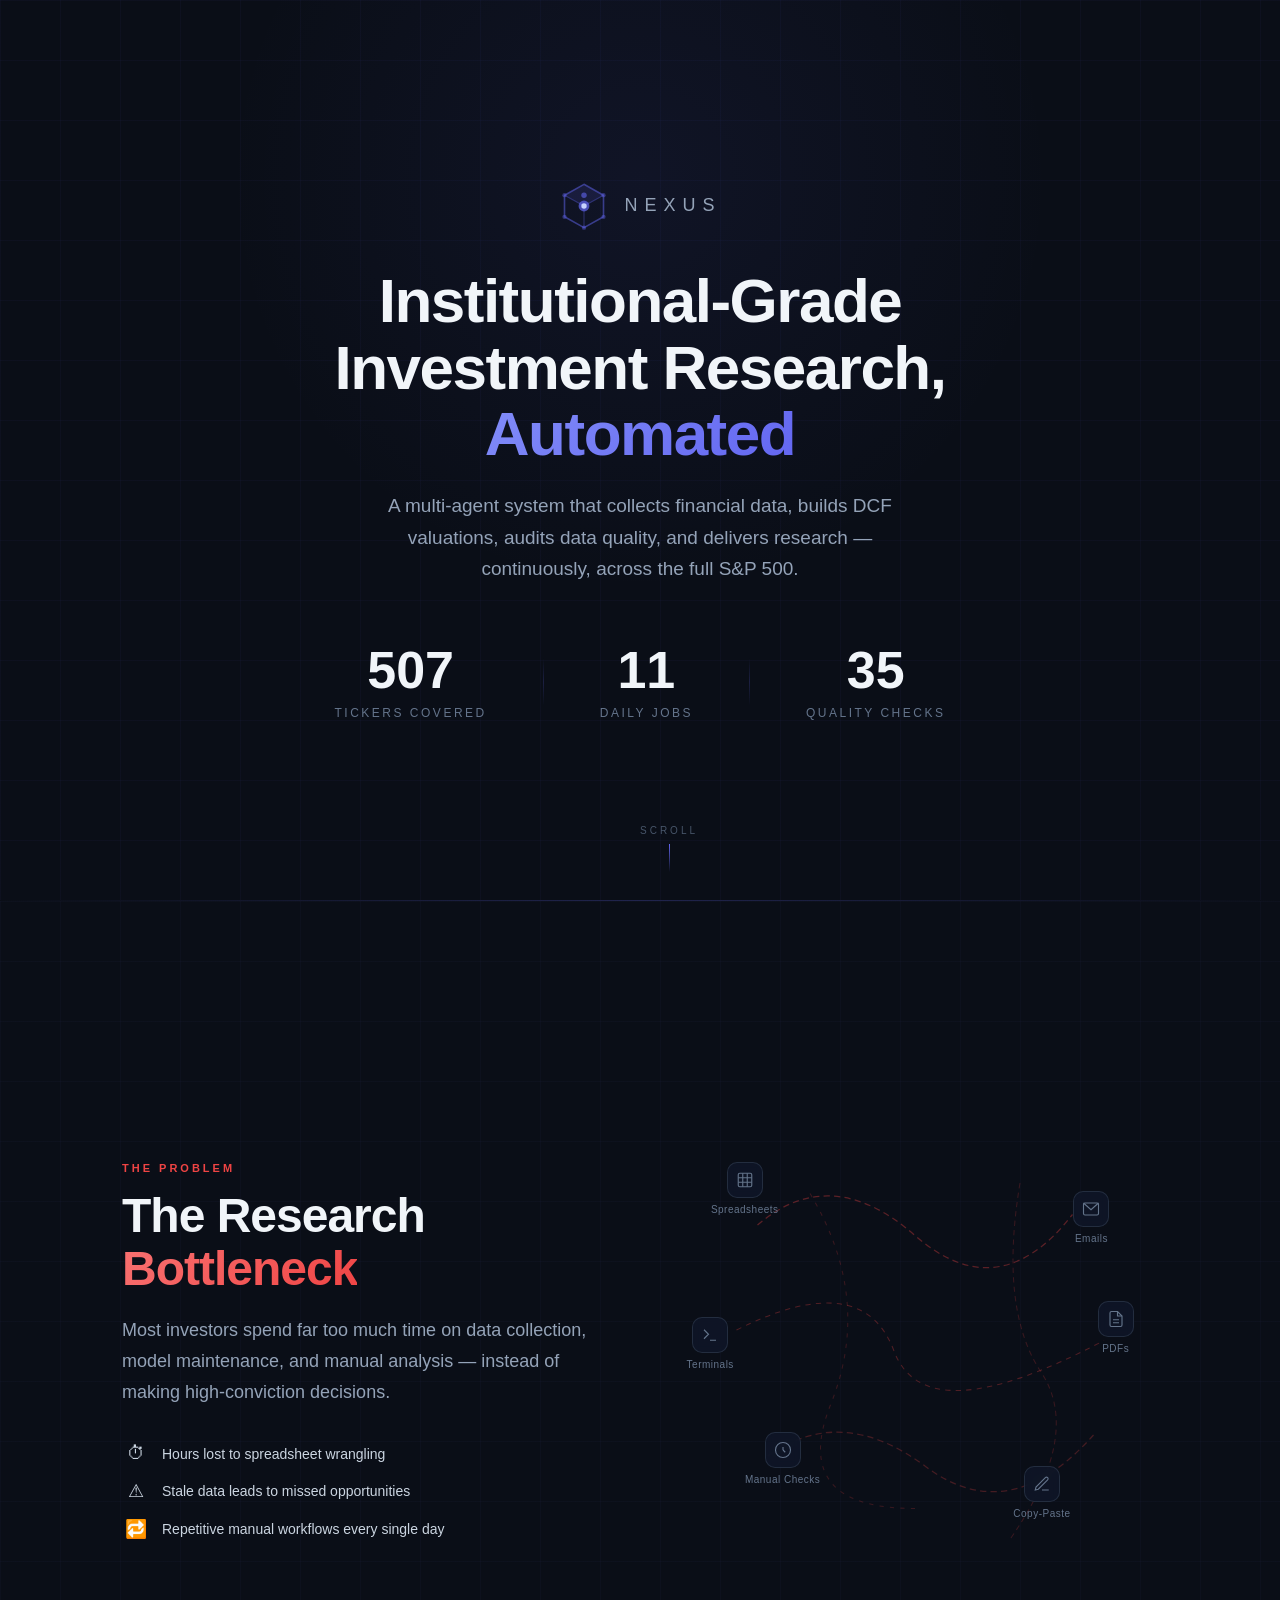
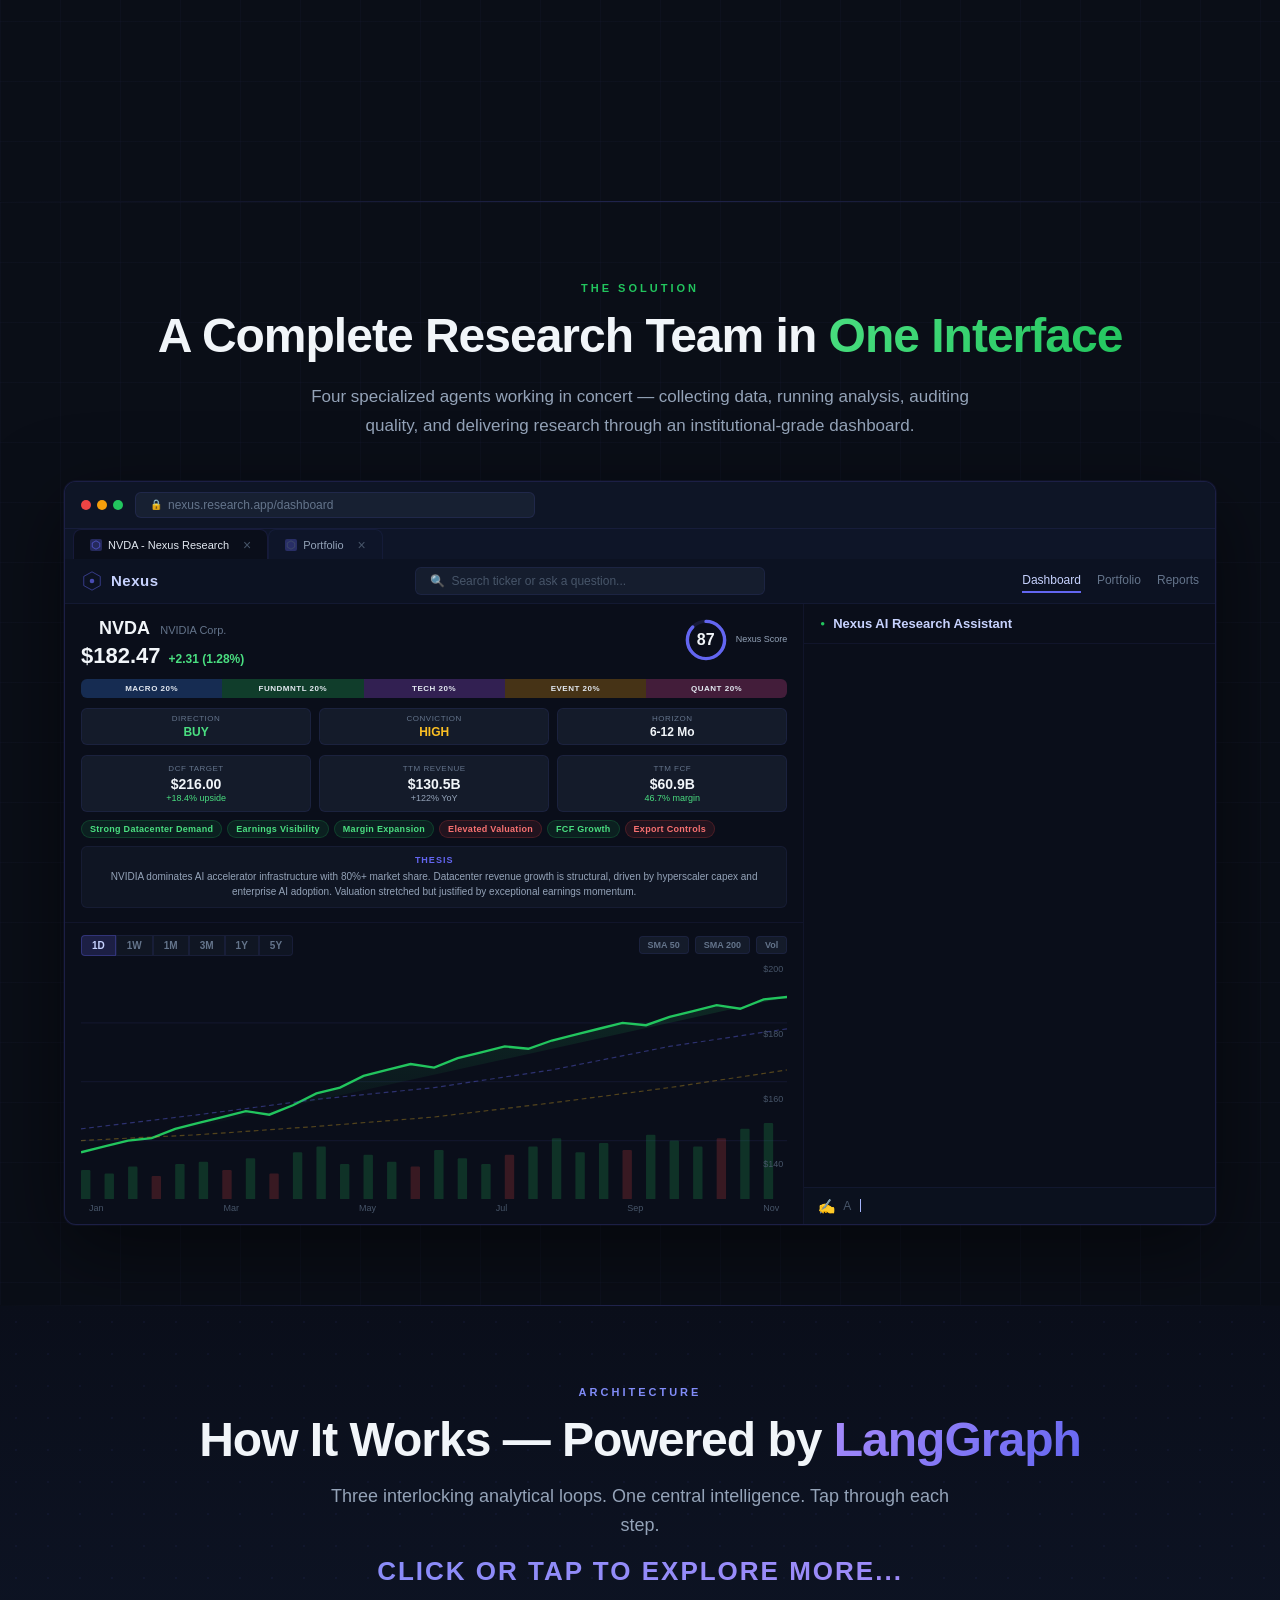
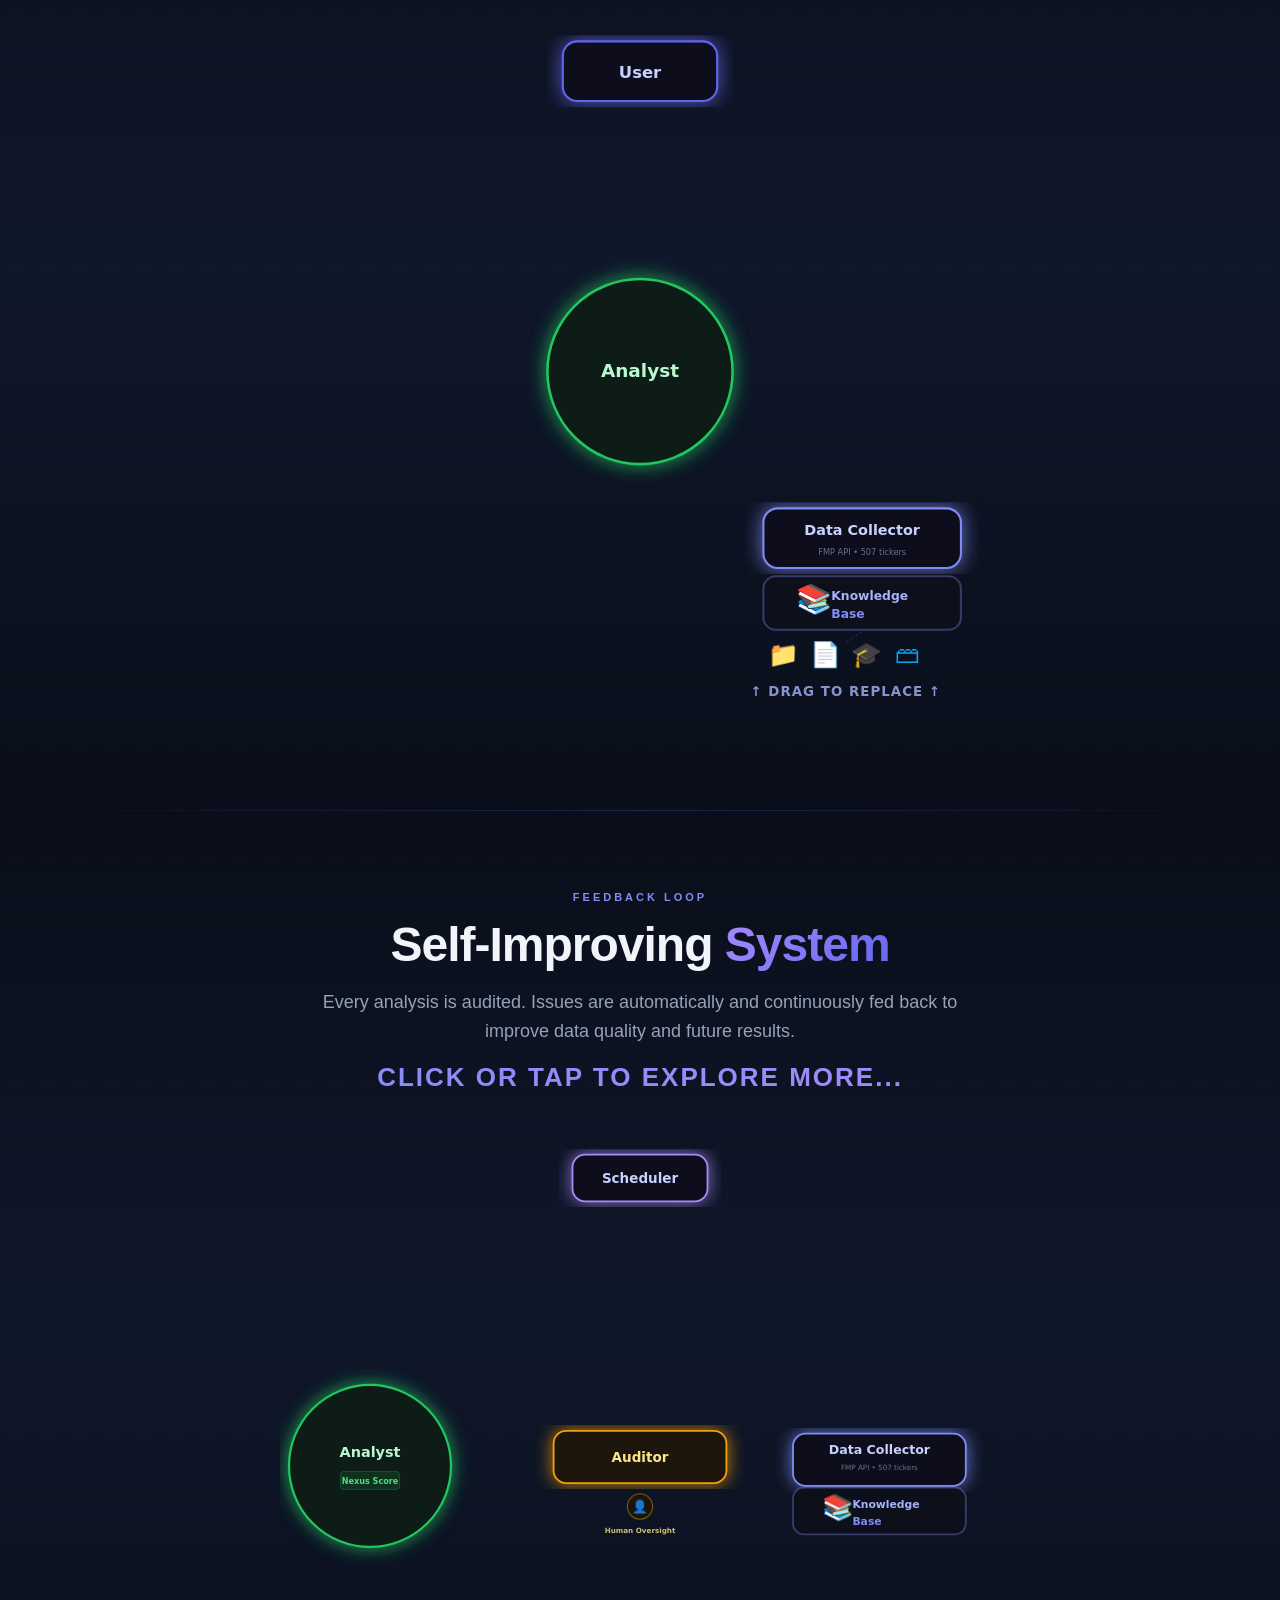
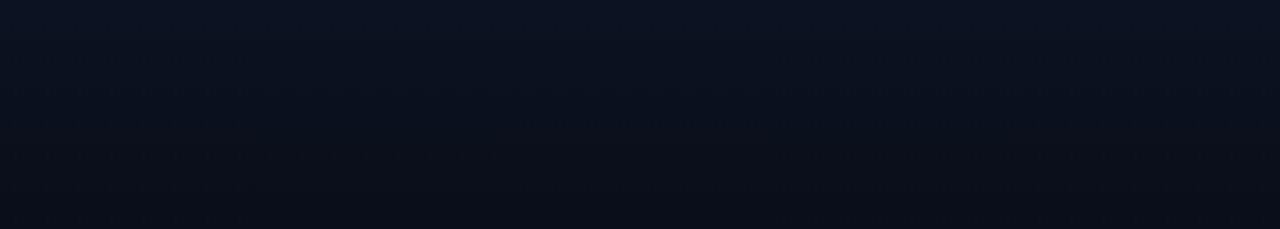
==== nexus-landing-static/index.html @ cebb9a95 "Add files via upload" ====
<!DOCTYPE html>
<html lang="en">
<head>
<meta charset="UTF-8">
<meta name="viewport" content="width=device-width,initial-scale=1.0">
<title>Nexus &mdash; Multi-Agent Investment Research</title>
<link rel="stylesheet" href="style.css">
</head>
<body>

<!-- ========== HERO ========== -->
<section class="hero">
<div class="grid-bg"></div>
<div class="particles" id="particles"></div>
<div class="hero-content">
<div class="logo-mark">
<div class="logo-icon">
<svg viewBox="0 0 48 48" fill="none"><path d="M24 4L42 14v20L24 44 6 34V14L24 4z" stroke="#6366f1" stroke-width="1.5" fill="none" opacity=".5"/><path d="M24 4L42 14 24 24 6 14 24 4z" fill="rgba(99,102,241,.12)"/><path d="M24 24v20M6 14l18 10M42 14L24 24" stroke="#6366f1" stroke-width="1" opacity=".35"/><circle cx="24" cy="14" r="2.5" fill="#6366f1" opacity=".6"/><circle cx="6" cy="14" r="2" fill="#6366f1" opacity=".4"/><circle cx="42" cy="14" r="2" fill="#6366f1" opacity=".4"/><circle cx="24" cy="44" r="2" fill="#6366f1" opacity=".4"/><circle cx="6" cy="34" r="2" fill="#6366f1" opacity=".4"/><circle cx="42" cy="34" r="2" fill="#6366f1" opacity=".4"/><circle cx="24" cy="24" r="5" fill="#6366f1" opacity=".7"/><circle cx="24" cy="24" r="2.5" fill="#c7d2fe"/></svg>
</div>
<span class="logo-text">Nexus</span>
</div>
<h1 class="hero-title">Institutional-Grade<br>Investment Research,<br><span class="accent">Automated</span></h1>
<p class="hero-sub">A multi-agent system that collects financial data, builds DCF valuations, audits data quality, and delivers research &mdash; continuously, across the full S&amp;P 500.</p>
<div class="counter-bar">
<div class="counter-item"><div class="counter-value"><span data-target="507" class="count-up">0</span></div><div class="counter-label">Tickers Covered</div></div>
<div class="counter-divider"></div>
<div class="counter-item"><div class="counter-value"><span data-target="11" class="count-up">0</span></div><div class="counter-label">Daily Jobs</div></div>
<div class="counter-divider"></div>
<div class="counter-item"><div class="counter-value"><span data-target="35" class="count-up">0</span></div><div class="counter-label">Quality Checks</div></div>
</div>
</div>
<div class="scroll-hint"><span>Scroll</span><div class="scroll-line"></div></div>
</section>

<div class="section-divider"></div>

<!-- ========== PAGE 2: THE PROBLEM ========== -->
<section class="problem">
<div class="grid-bg"></div>
<div class="p-container">
<div class="col-text">
<div class="section-tag">The Problem</div>
<h2 class="section-title">The Research<br><span class="red-accent">Bottleneck</span></h2>
<p class="section-body">Most investors spend far too much time on data collection, model maintenance, and manual analysis &mdash; instead of making high-conviction decisions.</p>
<div class="pain-list">
<div class="pain-item"><span class="pain-icon">&#9201;</span><span>Hours lost to spreadsheet wrangling</span></div>
<div class="pain-item"><span class="pain-icon">&#9888;</span><span>Stale data leads to missed opportunities</span></div>
<div class="pain-item"><span class="pain-icon">&#128257;</span><span>Repetitive manual workflows every single day</span></div>
</div>
</div>
<div class="col-visual">
<div class="chaos-field">
<svg class="chaos-lines" viewBox="0 0 400 400" fill="none">
<path d="M50 80 Q120 20 200 90 T350 70" stroke="#ef4444" stroke-width="1.2" stroke-dasharray="6 4" opacity=".35"/>
<path d="M30 180 Q150 120 180 200 T380 190" stroke="#ef4444" stroke-width="1" stroke-dasharray="5 5" opacity=".3"/>
<path d="M60 300 Q130 250 210 310 T370 280" stroke="#ef4444" stroke-width="1.2" stroke-dasharray="6 4" opacity=".25"/>
<path d="M100 50 Q160 150 120 250 T200 350" stroke="#ef4444" stroke-width="1" stroke-dasharray="4 6" opacity=".2"/>
<path d="M300 40 Q280 160 320 220 T290 380" stroke="#ef4444" stroke-width="1" stroke-dasharray="5 4" opacity=".2"/>
</svg>
<div class="chaos-icon ci-1"><svg viewBox="0 0 24 24" fill="none" stroke="#64748b" stroke-width="1.5"><rect x="3" y="3" width="18" height="18" rx="2"/><line x1="3" y1="9" x2="21" y2="9"/><line x1="3" y1="15" x2="21" y2="15"/><line x1="9" y1="3" x2="9" y2="21"/><line x1="15" y1="3" x2="15" y2="21"/></svg><span>Spreadsheets</span></div>
<div class="chaos-icon ci-2"><svg viewBox="0 0 24 24" fill="none" stroke="#64748b" stroke-width="1.5"><rect x="2" y="4" width="20" height="16" rx="2"/><polyline points="2 4 12 13 22 4"/></svg><span>Emails</span></div>
<div class="chaos-icon ci-3"><svg viewBox="0 0 24 24" fill="none" stroke="#64748b" stroke-width="1.5"><polyline points="4 17 10 11 4 5"/><line x1="12" y1="19" x2="20" y2="19"/></svg><span>Terminals</span></div>
<div class="chaos-icon ci-4"><svg viewBox="0 0 24 24" fill="none" stroke="#64748b" stroke-width="1.5"><path d="M14 2H6a2 2 0 00-2 2v16a2 2 0 002 2h12a2 2 0 002-2V8z"/><polyline points="14 2 14 8 20 8"/><line x1="16" y1="13" x2="8" y2="13"/><line x1="16" y1="17" x2="8" y2="17"/></svg><span>PDFs</span></div>
<div class="chaos-icon ci-5"><svg viewBox="0 0 24 24" fill="none" stroke="#64748b" stroke-width="1.5"><circle cx="12" cy="12" r="10"/><line x1="12" y1="8" x2="12" y2="12"/><line x1="12" y1="12" x2="15" y2="15"/></svg><span>Manual&#160;Checks</span></div>
<div class="chaos-icon ci-6"><svg viewBox="0 0 24 24" fill="none" stroke="#64748b" stroke-width="1.5"><path d="M12 20h9"/><path d="M16.5 3.5a2.121 2.121 0 013 3L7 19l-4 1 1-4L16.5 3.5z"/></svg><span>Copy&#8209;Paste</span></div>
</div>
</div>
</div>
</section>

<div class="section-divider"></div>

<!-- ========== PAGE 3: THE SOLUTION ========== -->
<section class="solution">
<div class="grid-bg"></div>
<div class="sol-inner">
<div class="s-tag">The Solution</div>
<h2 class="s-title">A Complete Research Team in <span class="green-accent">One Interface</span></h2>
<p class="sol-sub">Four specialized agents working in concert &mdash; collecting data, running analysis, auditing quality, and delivering research through an institutional-grade dashboard.</p>

<div class="s-visual">
<div class="browser-frame">
<div class="browser-bar">
<div class="browser-dots"><span class="bdot bdot-r"></span><span class="bdot bdot-y"></span><span class="bdot bdot-g"></span></div>
<div class="browser-url"><span class="url-lock">&#128274;</span> nexus.research.app/dashboard</div>
<div class="browser-spacer"></div>
</div>
<div class="browser-tabs">
<div class="chrome-tab active"><div class="tab-favicon"><svg viewBox="0 0 24 24" fill="none"><path d="M12 2L21 7v10l-9 5-9-5V7l9-5z" stroke="#6366f1" stroke-width="1.5"/></svg></div>NVDA - Nexus Research<span class="tab-close">&times;</span></div>
<div class="chrome-tab"><div class="tab-favicon"><svg viewBox="0 0 24 24" fill="none"><path d="M12 2L21 7v10l-9 5-9-5V7l9-5z" stroke="#475569" stroke-width="1.5"/></svg></div>Portfolio<span class="tab-close">&times;</span></div>
</div>
<div class="browser-nav">
<div class="nav-logo"><div class="nav-icon"><svg viewBox="0 0 48 48" fill="none"><path d="M24 4L42 14v20L24 44 6 34V14L24 4z" stroke="#6366f1" stroke-width="1.5" fill="none" opacity=".7"/><circle cx="24" cy="24" r="5" fill="#6366f1" opacity=".7"/></svg></div><span class="nav-brand">Nexus</span></div>
<div class="nav-search"><span class="search-icon">&#128269;</span><span class="search-text">Search ticker or ask a question...</span></div>
<div class="nav-links"><span class="nav-link active">Dashboard</span><span class="nav-link">Portfolio</span><span class="nav-link">Reports</span></div>
</div>
<div class="browser-content">
<div class="dash-left">
<div class="analysis-panel">
<div class="ap-header">
<div class="ap-ticker-row">
<div class="ap-ticker">NVDA <span class="ap-name">NVIDIA Corp.</span></div>
<div class="ap-price-row"><span class="ap-price">$182.47</span><span class="ap-change">+2.31 (1.28%)</span></div>
</div>
<div class="ap-score-wrap">
<div class="score-ring"><svg viewBox="0 0 52 52"><circle class="ring-bg" cx="26" cy="26" r="22"/><circle class="ring-fg" cx="26" cy="26" r="22"/></svg><div class="score-num">87</div></div>
<div class="score-label">Nexus Score</div>
</div>
</div>
<div class="style-bar"><div class="style-seg style-macro">Macro 20%</div><div class="style-seg style-fund">Fundmntl 20%</div><div class="style-seg style-tech">Tech 20%</div><div class="style-seg style-event">Event 20%</div><div class="style-seg style-quant">Quant 20%</div></div>
<div class="dcv-row"><div class="dcv-pill"><div class="dcv-pill-label">Direction</div><div class="dcv-pill-val dir-buy">BUY</div></div><div class="dcv-pill"><div class="dcv-pill-label">Conviction</div><div class="dcv-pill-val dir-high">HIGH</div></div><div class="dcv-pill"><div class="dcv-pill-label">Horizon</div><div class="dcv-pill-val">6-12 Mo</div></div></div>
<div class="dash-grid"><div class="dash-card"><div class="dash-card-label">DCF Target</div><div class="dash-card-val">$216.00</div><div class="dash-card-sub val-green">+18.4% upside</div></div><div class="dash-card"><div class="dash-card-label">TTM Revenue</div><div class="dash-card-val">$130.5B</div><div class="dash-card-sub">+122% YoY</div></div><div class="dash-card"><div class="dash-card-label">TTM FCF</div><div class="dash-card-val">$60.9B</div><div class="dash-card-sub val-green">46.7% margin</div></div></div>
<div class="dash-factors"><div class="factor-tag positive">Strong Datacenter Demand</div><div class="factor-tag positive">Earnings Visibility</div><div class="factor-tag positive">Margin Expansion</div><div class="factor-tag negative">Elevated Valuation</div><div class="factor-tag positive">FCF Growth</div><div class="factor-tag negative">Export Controls</div></div>
<div class="thesis-box"><div class="thesis-label">Thesis</div><div class="thesis-text">NVIDIA dominates AI accelerator infrastructure with 80%+ market share. Datacenter revenue growth is structural, driven by hyperscaler capex and enterprise AI adoption. Valuation stretched but justified by exceptional earnings momentum.</div></div>
</div>
<div class="chart-panel">
<div class="chart-header"><div class="chart-tabs"><span class="ct active">1D</span><span class="ct">1W</span><span class="ct">1M</span><span class="ct">3M</span><span class="ct">1Y</span><span class="ct">5Y</span></div><div class="chart-indicators"><span class="ci-tag">SMA 50</span><span class="ci-tag">SMA 200</span><span class="ci-tag">Vol</span></div></div>
<div class="chart-area">
<svg viewBox="0 0 600 200" preserveAspectRatio="none" class="chart-svg">
<defs><linearGradient id="chartGrad" x1="0" y1="0" x2="0" y2="1"><stop offset="0%" stop-color="#22c55e" stop-opacity=".15"/><stop offset="100%" stop-color="#22c55e" stop-opacity="0"/></linearGradient></defs>
<line x1="0" y1="50" x2="600" y2="50" stroke="rgba(99,102,241,.08)"/><line x1="0" y1="100" x2="600" y2="100" stroke="rgba(99,102,241,.08)"/><line x1="0" y1="150" x2="600" y2="150" stroke="rgba(99,102,241,.08)"/>
<path d="M0,160 L20,155 L40,150 L60,148 L80,140 L100,135 L120,130 L140,125 L160,128 L180,120 L200,110 L220,105 L240,95 L260,90 L280,85 L300,88 L320,80 L340,75 L360,70 L380,72 L400,65 L420,60 L440,55 L460,50 L480,52 L500,45 L520,40 L540,35 L560,38 L580,30 L600,28" fill="url(#chartGrad)" stroke="none"/>
<path d="M0,160 L20,155 L40,150 L60,148 L80,140 L100,135 L120,130 L140,125 L160,128 L180,120 L200,110 L220,105 L240,95 L260,90 L280,85 L300,88 L320,80 L340,75 L360,70 L380,72 L400,65 L420,60 L440,55 L460,50 L480,52 L500,45 L520,40 L540,35 L560,38 L580,30 L600,28" fill="none" stroke="#22c55e" stroke-width="2"/>
<path d="M0,140 L100,128 L200,115 L300,105 L400,90 L500,70 L600,55" fill="none" stroke="rgba(99,102,241,.4)" stroke-width="1" stroke-dasharray="4,3"/>
<path d="M0,150 L100,145 L200,138 L300,130 L400,118 L500,105 L600,90" fill="none" stroke="rgba(251,191,36,.3)" stroke-width="1" stroke-dasharray="4,3"/>
<rect x="0" y="175" width="8" height="25" fill="rgba(34,197,94,.2)" rx="1"/><rect x="20" y="178" width="8" height="22" fill="rgba(34,197,94,.2)" rx="1"/><rect x="40" y="172" width="8" height="28" fill="rgba(34,197,94,.2)" rx="1"/><rect x="60" y="180" width="8" height="20" fill="rgba(239,68,68,.2)" rx="1"/><rect x="80" y="170" width="8" height="30" fill="rgba(34,197,94,.2)" rx="1"/><rect x="100" y="168" width="8" height="32" fill="rgba(34,197,94,.2)" rx="1"/><rect x="120" y="175" width="8" height="25" fill="rgba(239,68,68,.2)" rx="1"/><rect x="140" y="165" width="8" height="35" fill="rgba(34,197,94,.2)" rx="1"/><rect x="160" y="178" width="8" height="22" fill="rgba(239,68,68,.2)" rx="1"/><rect x="180" y="160" width="8" height="40" fill="rgba(34,197,94,.2)" rx="1"/><rect x="200" y="155" width="8" height="45" fill="rgba(34,197,94,.2)" rx="1"/><rect x="220" y="170" width="8" height="30" fill="rgba(34,197,94,.2)" rx="1"/><rect x="240" y="162" width="8" height="38" fill="rgba(34,197,94,.2)" rx="1"/><rect x="260" y="168" width="8" height="32" fill="rgba(34,197,94,.2)" rx="1"/><rect x="280" y="172" width="8" height="28" fill="rgba(239,68,68,.2)" rx="1"/><rect x="300" y="158" width="8" height="42" fill="rgba(34,197,94,.2)" rx="1"/><rect x="320" y="165" width="8" height="35" fill="rgba(34,197,94,.2)" rx="1"/><rect x="340" y="170" width="8" height="30" fill="rgba(34,197,94,.2)" rx="1"/><rect x="360" y="162" width="8" height="38" fill="rgba(239,68,68,.2)" rx="1"/><rect x="380" y="155" width="8" height="45" fill="rgba(34,197,94,.2)" rx="1"/><rect x="400" y="148" width="8" height="52" fill="rgba(34,197,94,.2)" rx="1"/><rect x="420" y="160" width="8" height="40" fill="rgba(34,197,94,.2)" rx="1"/><rect x="440" y="152" width="8" height="48" fill="rgba(34,197,94,.2)" rx="1"/><rect x="460" y="158" width="8" height="42" fill="rgba(239,68,68,.2)" rx="1"/><rect x="480" y="145" width="8" height="55" fill="rgba(34,197,94,.2)" rx="1"/><rect x="500" y="150" width="8" height="50" fill="rgba(34,197,94,.2)" rx="1"/><rect x="520" y="155" width="8" height="45" fill="rgba(34,197,94,.2)" rx="1"/><rect x="540" y="148" width="8" height="52" fill="rgba(239,68,68,.2)" rx="1"/><rect x="560" y="140" width="8" height="60" fill="rgba(34,197,94,.2)" rx="1"/><rect x="580" y="135" width="8" height="65" fill="rgba(34,197,94,.2)" rx="1"/>
</svg>
<div class="chart-y-labels"><span>$200</span><span>$180</span><span>$160</span><span>$140</span></div>
</div>
<div class="chart-x-labels"><span>Jan</span><span>Mar</span><span>May</span><span>Jul</span><span>Sep</span><span>Nov</span></div>
</div>
</div>
<div class="dash-right">
<div class="chat-panel">
<div class="chat-header"><span class="chat-icon">&#9679;</span> Nexus AI Research Assistant</div>
<div class="chat-anim-container" id="chatAnim"></div>
<div class="chat-input-anim"><span style="font-size:14px;color:#64748b">&#9997;</span><span id="chatInputText" style="font-size:12px;color:#475569"></span><span class="type-cursor" id="chatCursor" style="display:none"></span></div>
</div>
</div>
<div class="dcf-overlay" id="dcfOverlay">
<div class="dcf-excel-bar"><div class="excel-icon">X</div><span class="excel-filename">NVDA_DCF_Model.xlsx</span><div class="excel-menu"><span>File</span><span>Edit</span><span>View</span><span>Insert</span><span>Format</span><span>Data</span></div></div>
<div class="dcf-formula-bar"><div class="fb-cell" id="fbCell">C4</div><span class="fb-fx">fx</span><div class="fb-val" id="fbVal">55.0%</div></div>
<div class="dcf-grid">
<table>
<tr><th class="row-header"></th><th class="col-header">B</th><th class="col-header">C</th><th class="col-header">D</th><th class="col-header">E</th><th class="col-header">F</th><th class="col-header">G</th></tr>
<tr class="section-header"><td colspan="7">NVDA &#8212; Discounted Cash Flow Model</td></tr>
<tr><td class="row-label">Current Price</td><td>$182.47</td><td></td><td></td><td></td><td></td><td></td></tr>
<tr><td class="row-label">Shares Outstanding</td><td>24.49B</td><td></td><td></td><td></td><td></td><td></td></tr>
<tr class="section-header"><td colspan="7">KEY ASSUMPTIONS</td></tr>
<tr><td class="row-label">Revenue Growth Rate (Y1)</td><td></td><td class="editable" id="xlRg1">55.0%</td><td></td><td></td><td></td><td></td></tr>
<tr><td class="row-label">Revenue Growth Rate (Y2-5)</td><td></td><td class="editable" id="xlRg2">28.0%</td><td></td><td></td><td></td><td></td></tr>
<tr><td class="row-label">Terminal Growth Rate</td><td></td><td class="editable" id="xlTg">3.5%</td><td></td><td></td><td></td><td></td></tr>
<tr><td class="row-label">WACC</td><td></td><td class="editable" id="xlWacc">10.2%</td><td></td><td></td><td></td><td></td></tr>
<tr><td class="row-label">FCF Margin (Terminal)</td><td></td><td class="editable" id="xlFcf">42.0%</td><td></td><td></td><td></td><td></td></tr>
<tr class="section-header"><td colspan="7">PROJECTED FREE CASH FLOW ($B)</td></tr>
<tr><td class="row-label"></td><td style="color:#64748b;font-weight:600">Year 1</td><td style="color:#64748b;font-weight:600">Year 2</td><td style="color:#64748b;font-weight:600">Year 3</td><td style="color:#64748b;font-weight:600">Year 4</td><td style="color:#64748b;font-weight:600">Year 5</td><td style="color:#64748b;font-weight:600">Terminal</td></tr>
<tr><td class="row-label">Revenue</td><td id="xlRev1">$202.3B</td><td id="xlRev2">$258.9B</td><td id="xlRev3">$331.4B</td><td id="xlRev4">$424.2B</td><td id="xlRev5">$543.0B</td><td></td></tr>
<tr><td class="row-label">FCF</td><td id="xlFcf1">$85.0B</td><td id="xlFcf2">$108.7B</td><td id="xlFcf3">$139.2B</td><td id="xlFcf4">$178.1B</td><td id="xlFcf5">$228.1B</td><td></td></tr>
<tr><td class="row-label">PV of FCF</td><td>$77.1B</td><td>$89.5B</td><td>$104.0B</td><td>$120.8B</td><td>$140.3B</td><td></td></tr>
<tr class="section-header"><td colspan="7">VALUATION</td></tr>
<tr><td class="row-label">Sum of PV (FCF)</td><td>$531.7B</td><td></td><td></td><td></td><td></td><td></td></tr>
<tr><td class="row-label">Terminal Value (PV)</td><td id="xlTv">$4,541.5B</td><td></td><td></td><td></td><td></td><td></td></tr>
<tr><td class="row-label">Enterprise Value</td><td id="xlEv">$5,293.2B</td><td></td><td></td><td></td><td></td><td></td></tr>
<tr class="result-row"><td class="row-label" style="color:#4ade80;font-weight:800">DCF Fair Value / Share</td><td class="result-cell" id="xlResult">$216.00</td><td></td><td></td><td></td><td></td><td></td></tr>
<tr class="result-row"><td class="row-label">Upside from Current</td><td class="result-cell" id="xlUpside">+18.4%</td><td></td><td></td><td></td><td></td><td></td></tr>
</table>
</div>
</div>
</div>
</div>
</div>
</section>

<div class="section-divider"></div>

<!-- ========== PAGE 4: AGENTIC FLOW CHART ========== -->
<section class="flow-section">
<div class="grid-bg"></div>
<div class="flow-inner">
<div class="flow-tag">Architecture</div>
<h2 class="flow-title">How It Works &mdash; Powered by <span class="purple-accent">LangGraph</span></h2>
<p class="flow-sub">Three interlocking analytical loops. One central intelligence. Tap through each step.</p>
<div class="flow-cta" id="flowCta">CLICK OR TAP TO EXPLORE MORE...</div>
<div class="flow-chart" id="flowChart">
<svg viewBox="0 0 700 680" fill="none" xmlns="http://www.w3.org/2000/svg">
<defs>
<filter id="glowCyan" x="-50%" y="-50%" width="200%" height="200%"><feGaussianBlur in="SourceGraphic" stdDeviation="4" result="b"/><feMerge><feMergeNode in="b"/><feMergeNode in="b"/><feMergeNode in="SourceGraphic"/></feMerge></filter>
<filter id="glowMagenta" x="-50%" y="-50%" width="200%" height="200%"><feGaussianBlur in="SourceGraphic" stdDeviation="4" result="b"/><feMerge><feMergeNode in="b"/><feMergeNode in="b"/><feMergeNode in="SourceGraphic"/></feMerge></filter>
<filter id="glowYellow" x="-50%" y="-50%" width="200%" height="200%"><feGaussianBlur in="SourceGraphic" stdDeviation="4" result="b"/><feMerge><feMergeNode in="b"/><feMergeNode in="b"/><feMergeNode in="SourceGraphic"/></feMerge></filter>
<filter id="trailCyan" x="-60%" y="-60%" width="220%" height="220%"><feGaussianBlur in="SourceGraphic" stdDeviation="6"/></filter>
<filter id="trailMagenta" x="-60%" y="-60%" width="220%" height="220%"><feGaussianBlur in="SourceGraphic" stdDeviation="6"/></filter>
<filter id="trailYellow" x="-60%" y="-60%" width="220%" height="220%"><feGaussianBlur in="SourceGraphic" stdDeviation="6"/></filter>
<filter id="nodeGlowU"><feDropShadow dx="0" dy="0" stdDeviation="10" flood-color="#6366f1" flood-opacity=".8"/></filter>
<filter id="nodeGlowA"><feDropShadow dx="0" dy="0" stdDeviation="10" flood-color="#22c55e" flood-opacity=".8"/></filter>
<filter id="nodeGlowD"><feDropShadow dx="0" dy="0" stdDeviation="10" flood-color="#818cf8" flood-opacity=".8"/></filter>
<filter id="nodeGlowS"><feDropShadow dx="0" dy="0" stdDeviation="10" flood-color="#f59e0b" flood-opacity=".8"/></filter>
</defs>

<!-- ═══ 6 ARC SEGMENTS — form 3 circles progressively on tap ═══ -->
<g class="arc-seg" id="arc1">
<path id="arc1p" d="M350,43 A172,172 0 0,1 350,387" fill="none" stroke="none"/>
<path d="M350,43 A172,172 0 0,1 350,387" fill="none" stroke="rgba(30,70,80,.45)" stroke-width="7" stroke-linecap="round"/>
<path d="M350,43 A172,172 0 0,1 350,387" fill="none" stroke="rgba(0,229,255,.08)" stroke-width="1.2"/>
<circle r="4.5" fill="#00e5ff" opacity=".2" filter="url(#trailCyan)"><animateMotion dur="5s" repeatCount="indefinite" begin="0.00s"><mpath href="#arc1p"/></animateMotion></circle>
<circle r="4.5" fill="#00e5ff" opacity=".2" filter="url(#trailCyan)"><animateMotion dur="5s" repeatCount="indefinite" begin="0.36s"><mpath href="#arc1p"/></animateMotion></circle>
<circle r="4.5" fill="#00e5ff" opacity=".2" filter="url(#trailCyan)"><animateMotion dur="5s" repeatCount="indefinite" begin="0.71s"><mpath href="#arc1p"/></animateMotion></circle>
<circle r="4.5" fill="#00e5ff" opacity=".2" filter="url(#trailCyan)"><animateMotion dur="5s" repeatCount="indefinite" begin="1.07s"><mpath href="#arc1p"/></animateMotion></circle>
<circle r="4.5" fill="#00e5ff" opacity=".2" filter="url(#trailCyan)"><animateMotion dur="5s" repeatCount="indefinite" begin="1.43s"><mpath href="#arc1p"/></animateMotion></circle>
<circle r="4.5" fill="#00e5ff" opacity=".2" filter="url(#trailCyan)"><animateMotion dur="5s" repeatCount="indefinite" begin="1.79s"><mpath href="#arc1p"/></animateMotion></circle>
<circle r="4.5" fill="#00e5ff" opacity=".2" filter="url(#trailCyan)"><animateMotion dur="5s" repeatCount="indefinite" begin="2.14s"><mpath href="#arc1p"/></animateMotion></circle>
<circle r="4.5" fill="#00e5ff" opacity=".2" filter="url(#trailCyan)"><animateMotion dur="5s" repeatCount="indefinite" begin="2.50s"><mpath href="#arc1p"/></animateMotion></circle>
<circle r="4.5" fill="#00e5ff" opacity=".2" filter="url(#trailCyan)"><animateMotion dur="5s" repeatCount="indefinite" begin="2.86s"><mpath href="#arc1p"/></animateMotion></circle>
<circle r="4.5" fill="#00e5ff" opacity=".2" filter="url(#trailCyan)"><animateMotion dur="5s" repeatCount="indefinite" begin="3.21s"><mpath href="#arc1p"/></animateMotion></circle>
<circle r="4.5" fill="#00e5ff" opacity=".2" filter="url(#trailCyan)"><animateMotion dur="5s" repeatCount="indefinite" begin="3.57s"><mpath href="#arc1p"/></animateMotion></circle>
<circle r="4.5" fill="#00e5ff" opacity=".2" filter="url(#trailCyan)"><animateMotion dur="5s" repeatCount="indefinite" begin="3.93s"><mpath href="#arc1p"/></animateMotion></circle>
<circle r="4.5" fill="#00e5ff" opacity=".2" filter="url(#trailCyan)"><animateMotion dur="5s" repeatCount="indefinite" begin="4.29s"><mpath href="#arc1p"/></animateMotion></circle>
<circle r="4.5" fill="#00e5ff" opacity=".2" filter="url(#trailCyan)"><animateMotion dur="5s" repeatCount="indefinite" begin="4.64s"><mpath href="#arc1p"/></animateMotion></circle>
<circle r="3.5" fill="#00e5ff" opacity=".95" filter="url(#glowCyan)"><animateMotion dur="5s" repeatCount="indefinite" begin="0.00s"><mpath href="#arc1p"/></animateMotion></circle>
<circle r="3.5" fill="#00e5ff" opacity=".95" filter="url(#glowCyan)"><animateMotion dur="5s" repeatCount="indefinite" begin="0.36s"><mpath href="#arc1p"/></animateMotion></circle>
<circle r="3.5" fill="#00e5ff" opacity=".95" filter="url(#glowCyan)"><animateMotion dur="5s" repeatCount="indefinite" begin="0.71s"><mpath href="#arc1p"/></animateMotion></circle>
<circle r="3.5" fill="#00e5ff" opacity=".95" filter="url(#glowCyan)"><animateMotion dur="5s" repeatCount="indefinite" begin="1.07s"><mpath href="#arc1p"/></animateMotion></circle>
<circle r="3.5" fill="#00e5ff" opacity=".95" filter="url(#glowCyan)"><animateMotion dur="5s" repeatCount="indefinite" begin="1.43s"><mpath href="#arc1p"/></animateMotion></circle>
<circle r="3.5" fill="#00e5ff" opacity=".95" filter="url(#glowCyan)"><animateMotion dur="5s" repeatCount="indefinite" begin="1.79s"><mpath href="#arc1p"/></animateMotion></circle>
<circle r="3.5" fill="#00e5ff" opacity=".95" filter="url(#glowCyan)"><animateMotion dur="5s" repeatCount="indefinite" begin="2.14s"><mpath href="#arc1p"/></animateMotion></circle>
<circle r="3.5" fill="#00e5ff" opacity=".95" filter="url(#glowCyan)"><animateMotion dur="5s" repeatCount="indefinite" begin="2.50s"><mpath href="#arc1p"/></animateMotion></circle>
<circle r="3.5" fill="#00e5ff" opacity=".95" filter="url(#glowCyan)"><animateMotion dur="5s" repeatCount="indefinite" begin="2.86s"><mpath href="#arc1p"/></animateMotion></circle>
<circle r="3.5" fill="#00e5ff" opacity=".95" filter="url(#glowCyan)"><animateMotion dur="5s" repeatCount="indefinite" begin="3.21s"><mpath href="#arc1p"/></animateMotion></circle>
<circle r="3.5" fill="#00e5ff" opacity=".95" filter="url(#glowCyan)"><animateMotion dur="5s" repeatCount="indefinite" begin="3.57s"><mpath href="#arc1p"/></animateMotion></circle>
<circle r="3.5" fill="#00e5ff" opacity=".95" filter="url(#glowCyan)"><animateMotion dur="5s" repeatCount="indefinite" begin="3.93s"><mpath href="#arc1p"/></animateMotion></circle>
<circle r="3.5" fill="#00e5ff" opacity=".95" filter="url(#glowCyan)"><animateMotion dur="5s" repeatCount="indefinite" begin="4.29s"><mpath href="#arc1p"/></animateMotion></circle>
<circle r="3.5" fill="#00e5ff" opacity=".95" filter="url(#glowCyan)"><animateMotion dur="5s" repeatCount="indefinite" begin="4.64s"><mpath href="#arc1p"/></animateMotion></circle>
<text x="495" y="218" fill="#00e5ff" font-size="12" font-weight="700" font-family="system-ui" filter="url(#glowCyan)">Queries</text>
</g>

<g class="arc-seg" id="arc2">
<path id="arc2p" d="M324,317 A172,172 0 1,1 599,523" fill="none" stroke="none"/>
<path d="M324,317 A172,172 0 1,1 599,523" fill="none" stroke="rgba(50,30,70,.45)" stroke-width="7" stroke-linecap="round"/>
<path d="M324,317 A172,172 0 1,1 599,523" fill="none" stroke="rgba(224,64,251,.08)" stroke-width="1.2"/>
<circle r="4.5" fill="#e040fb" opacity=".2" filter="url(#trailMagenta)"><animateMotion dur="5s" repeatCount="indefinite" begin="0.00s"><mpath href="#arc2p"/></animateMotion></circle>
<circle r="4.5" fill="#e040fb" opacity=".2" filter="url(#trailMagenta)"><animateMotion dur="5s" repeatCount="indefinite" begin="0.36s"><mpath href="#arc2p"/></animateMotion></circle>
<circle r="4.5" fill="#e040fb" opacity=".2" filter="url(#trailMagenta)"><animateMotion dur="5s" repeatCount="indefinite" begin="0.71s"><mpath href="#arc2p"/></animateMotion></circle>
<circle r="4.5" fill="#e040fb" opacity=".2" filter="url(#trailMagenta)"><animateMotion dur="5s" repeatCount="indefinite" begin="1.07s"><mpath href="#arc2p"/></animateMotion></circle>
<circle r="4.5" fill="#e040fb" opacity=".2" filter="url(#trailMagenta)"><animateMotion dur="5s" repeatCount="indefinite" begin="1.43s"><mpath href="#arc2p"/></animateMotion></circle>
<circle r="4.5" fill="#e040fb" opacity=".2" filter="url(#trailMagenta)"><animateMotion dur="5s" repeatCount="indefinite" begin="1.79s"><mpath href="#arc2p"/></animateMotion></circle>
<circle r="4.5" fill="#e040fb" opacity=".2" filter="url(#trailMagenta)"><animateMotion dur="5s" repeatCount="indefinite" begin="2.14s"><mpath href="#arc2p"/></animateMotion></circle>
<circle r="4.5" fill="#e040fb" opacity=".2" filter="url(#trailMagenta)"><animateMotion dur="5s" repeatCount="indefinite" begin="2.50s"><mpath href="#arc2p"/></animateMotion></circle>
<circle r="4.5" fill="#e040fb" opacity=".2" filter="url(#trailMagenta)"><animateMotion dur="5s" repeatCount="indefinite" begin="2.86s"><mpath href="#arc2p"/></animateMotion></circle>
<circle r="4.5" fill="#e040fb" opacity=".2" filter="url(#trailMagenta)"><animateMotion dur="5s" repeatCount="indefinite" begin="3.21s"><mpath href="#arc2p"/></animateMotion></circle>
<circle r="4.5" fill="#e040fb" opacity=".2" filter="url(#trailMagenta)"><animateMotion dur="5s" repeatCount="indefinite" begin="3.57s"><mpath href="#arc2p"/></animateMotion></circle>
<circle r="4.5" fill="#e040fb" opacity=".2" filter="url(#trailMagenta)"><animateMotion dur="5s" repeatCount="indefinite" begin="3.93s"><mpath href="#arc2p"/></animateMotion></circle>
<circle r="4.5" fill="#e040fb" opacity=".2" filter="url(#trailMagenta)"><animateMotion dur="5s" repeatCount="indefinite" begin="4.29s"><mpath href="#arc2p"/></animateMotion></circle>
<circle r="4.5" fill="#e040fb" opacity=".2" filter="url(#trailMagenta)"><animateMotion dur="5s" repeatCount="indefinite" begin="4.64s"><mpath href="#arc2p"/></animateMotion></circle>
<circle r="3.5" fill="#e040fb" opacity=".95" filter="url(#glowMagenta)"><animateMotion dur="5s" repeatCount="indefinite" begin="0.00s"><mpath href="#arc2p"/></animateMotion></circle>
<circle r="3.5" fill="#e040fb" opacity=".95" filter="url(#glowMagenta)"><animateMotion dur="5s" repeatCount="indefinite" begin="0.36s"><mpath href="#arc2p"/></animateMotion></circle>
<circle r="3.5" fill="#e040fb" opacity=".95" filter="url(#glowMagenta)"><animateMotion dur="5s" repeatCount="indefinite" begin="0.71s"><mpath href="#arc2p"/></animateMotion></circle>
<circle r="3.5" fill="#e040fb" opacity=".95" filter="url(#glowMagenta)"><animateMotion dur="5s" repeatCount="indefinite" begin="1.07s"><mpath href="#arc2p"/></animateMotion></circle>
<circle r="3.5" fill="#e040fb" opacity=".95" filter="url(#glowMagenta)"><animateMotion dur="5s" repeatCount="indefinite" begin="1.43s"><mpath href="#arc2p"/></animateMotion></circle>
<circle r="3.5" fill="#e040fb" opacity=".95" filter="url(#glowMagenta)"><animateMotion dur="5s" repeatCount="indefinite" begin="1.79s"><mpath href="#arc2p"/></animateMotion></circle>
<circle r="3.5" fill="#e040fb" opacity=".95" filter="url(#glowMagenta)"><animateMotion dur="5s" repeatCount="indefinite" begin="2.14s"><mpath href="#arc2p"/></animateMotion></circle>
<circle r="3.5" fill="#e040fb" opacity=".95" filter="url(#glowMagenta)"><animateMotion dur="5s" repeatCount="indefinite" begin="2.50s"><mpath href="#arc2p"/></animateMotion></circle>
<circle r="3.5" fill="#e040fb" opacity=".95" filter="url(#glowMagenta)"><animateMotion dur="5s" repeatCount="indefinite" begin="2.86s"><mpath href="#arc2p"/></animateMotion></circle>
<circle r="3.5" fill="#e040fb" opacity=".95" filter="url(#glowMagenta)"><animateMotion dur="5s" repeatCount="indefinite" begin="3.21s"><mpath href="#arc2p"/></animateMotion></circle>
<circle r="3.5" fill="#e040fb" opacity=".95" filter="url(#glowMagenta)"><animateMotion dur="5s" repeatCount="indefinite" begin="3.57s"><mpath href="#arc2p"/></animateMotion></circle>
<circle r="3.5" fill="#e040fb" opacity=".95" filter="url(#glowMagenta)"><animateMotion dur="5s" repeatCount="indefinite" begin="3.93s"><mpath href="#arc2p"/></animateMotion></circle>
<circle r="3.5" fill="#e040fb" opacity=".95" filter="url(#glowMagenta)"><animateMotion dur="5s" repeatCount="indefinite" begin="4.29s"><mpath href="#arc2p"/></animateMotion></circle>
<circle r="3.5" fill="#e040fb" opacity=".95" filter="url(#glowMagenta)"><animateMotion dur="5s" repeatCount="indefinite" begin="4.64s"><mpath href="#arc2p"/></animateMotion></circle>
<text x="595" y="380" fill="#e879f9" font-size="12" font-weight="700" font-family="system-ui" filter="url(#glowMagenta)">Extracting data</text>
</g>

<g class="arc-seg" id="arc3">
<path id="arc3p" d="M599,523 A172,172 0 0,1 324,317" fill="none" stroke="none"/>
<path d="M599,523 A172,172 0 0,1 324,317" fill="none" stroke="rgba(50,30,70,.45)" stroke-width="7" stroke-linecap="round"/>
<path d="M599,523 A172,172 0 0,1 324,317" fill="none" stroke="rgba(224,64,251,.08)" stroke-width="1.2"/>
<circle r="4.5" fill="#e040fb" opacity=".2" filter="url(#trailMagenta)"><animateMotion dur="5s" repeatCount="indefinite" begin="0.00s"><mpath href="#arc3p"/></animateMotion></circle>
<circle r="4.5" fill="#e040fb" opacity=".2" filter="url(#trailMagenta)"><animateMotion dur="5s" repeatCount="indefinite" begin="0.36s"><mpath href="#arc3p"/></animateMotion></circle>
<circle r="4.5" fill="#e040fb" opacity=".2" filter="url(#trailMagenta)"><animateMotion dur="5s" repeatCount="indefinite" begin="0.71s"><mpath href="#arc3p"/></animateMotion></circle>
<circle r="4.5" fill="#e040fb" opacity=".2" filter="url(#trailMagenta)"><animateMotion dur="5s" repeatCount="indefinite" begin="1.07s"><mpath href="#arc3p"/></animateMotion></circle>
<circle r="4.5" fill="#e040fb" opacity=".2" filter="url(#trailMagenta)"><animateMotion dur="5s" repeatCount="indefinite" begin="1.43s"><mpath href="#arc3p"/></animateMotion></circle>
<circle r="4.5" fill="#e040fb" opacity=".2" filter="url(#trailMagenta)"><animateMotion dur="5s" repeatCount="indefinite" begin="1.79s"><mpath href="#arc3p"/></animateMotion></circle>
<circle r="4.5" fill="#e040fb" opacity=".2" filter="url(#trailMagenta)"><animateMotion dur="5s" repeatCount="indefinite" begin="2.14s"><mpath href="#arc3p"/></animateMotion></circle>
<circle r="4.5" fill="#e040fb" opacity=".2" filter="url(#trailMagenta)"><animateMotion dur="5s" repeatCount="indefinite" begin="2.50s"><mpath href="#arc3p"/></animateMotion></circle>
<circle r="4.5" fill="#e040fb" opacity=".2" filter="url(#trailMagenta)"><animateMotion dur="5s" repeatCount="indefinite" begin="2.86s"><mpath href="#arc3p"/></animateMotion></circle>
<circle r="4.5" fill="#e040fb" opacity=".2" filter="url(#trailMagenta)"><animateMotion dur="5s" repeatCount="indefinite" begin="3.21s"><mpath href="#arc3p"/></animateMotion></circle>
<circle r="4.5" fill="#e040fb" opacity=".2" filter="url(#trailMagenta)"><animateMotion dur="5s" repeatCount="indefinite" begin="3.57s"><mpath href="#arc3p"/></animateMotion></circle>
<circle r="4.5" fill="#e040fb" opacity=".2" filter="url(#trailMagenta)"><animateMotion dur="5s" repeatCount="indefinite" begin="3.93s"><mpath href="#arc3p"/></animateMotion></circle>
<circle r="4.5" fill="#e040fb" opacity=".2" filter="url(#trailMagenta)"><animateMotion dur="5s" repeatCount="indefinite" begin="4.29s"><mpath href="#arc3p"/></animateMotion></circle>
<circle r="4.5" fill="#e040fb" opacity=".2" filter="url(#trailMagenta)"><animateMotion dur="5s" repeatCount="indefinite" begin="4.64s"><mpath href="#arc3p"/></animateMotion></circle>
<circle r="3.5" fill="#e040fb" opacity=".95" filter="url(#glowMagenta)"><animateMotion dur="5s" repeatCount="indefinite" begin="0.00s"><mpath href="#arc3p"/></animateMotion></circle>
<circle r="3.5" fill="#e040fb" opacity=".95" filter="url(#glowMagenta)"><animateMotion dur="5s" repeatCount="indefinite" begin="0.36s"><mpath href="#arc3p"/></animateMotion></circle>
<circle r="3.5" fill="#e040fb" opacity=".95" filter="url(#glowMagenta)"><animateMotion dur="5s" repeatCount="indefinite" begin="0.71s"><mpath href="#arc3p"/></animateMotion></circle>
<circle r="3.5" fill="#e040fb" opacity=".95" filter="url(#glowMagenta)"><animateMotion dur="5s" repeatCount="indefinite" begin="1.07s"><mpath href="#arc3p"/></animateMotion></circle>
<circle r="3.5" fill="#e040fb" opacity=".95" filter="url(#glowMagenta)"><animateMotion dur="5s" repeatCount="indefinite" begin="1.43s"><mpath href="#arc3p"/></animateMotion></circle>
<circle r="3.5" fill="#e040fb" opacity=".95" filter="url(#glowMagenta)"><animateMotion dur="5s" repeatCount="indefinite" begin="1.79s"><mpath href="#arc3p"/></animateMotion></circle>
<circle r="3.5" fill="#e040fb" opacity=".95" filter="url(#glowMagenta)"><animateMotion dur="5s" repeatCount="indefinite" begin="2.14s"><mpath href="#arc3p"/></animateMotion></circle>
<circle r="3.5" fill="#e040fb" opacity=".95" filter="url(#glowMagenta)"><animateMotion dur="5s" repeatCount="indefinite" begin="2.50s"><mpath href="#arc3p"/></animateMotion></circle>
<circle r="3.5" fill="#e040fb" opacity=".95" filter="url(#glowMagenta)"><animateMotion dur="5s" repeatCount="indefinite" begin="2.86s"><mpath href="#arc3p"/></animateMotion></circle>
<circle r="3.5" fill="#e040fb" opacity=".95" filter="url(#glowMagenta)"><animateMotion dur="5s" repeatCount="indefinite" begin="3.21s"><mpath href="#arc3p"/></animateMotion></circle>
<circle r="3.5" fill="#e040fb" opacity=".95" filter="url(#glowMagenta)"><animateMotion dur="5s" repeatCount="indefinite" begin="3.57s"><mpath href="#arc3p"/></animateMotion></circle>
<circle r="3.5" fill="#e040fb" opacity=".95" filter="url(#glowMagenta)"><animateMotion dur="5s" repeatCount="indefinite" begin="3.93s"><mpath href="#arc3p"/></animateMotion></circle>
<circle r="3.5" fill="#e040fb" opacity=".95" filter="url(#glowMagenta)"><animateMotion dur="5s" repeatCount="indefinite" begin="4.29s"><mpath href="#arc3p"/></animateMotion></circle>
<circle r="3.5" fill="#e040fb" opacity=".95" filter="url(#glowMagenta)"><animateMotion dur="5s" repeatCount="indefinite" begin="4.64s"><mpath href="#arc3p"/></animateMotion></circle>
<text x="350" y="570" fill="#e879f9" font-size="12" font-weight="700" font-family="system-ui" filter="url(#glowMagenta)">Analyzing data</text>
</g>

<g class="arc-seg" id="arc4">
<path id="arc4p" d="M376,317 A172,172 0 0,1 101,523" fill="none" stroke="none"/>
<path d="M376,317 A172,172 0 0,1 101,523" fill="none" stroke="rgba(60,55,20,.45)" stroke-width="7" stroke-linecap="round"/>
<path d="M376,317 A172,172 0 0,1 101,523" fill="none" stroke="rgba(255,235,59,.08)" stroke-width="1.2"/>
<circle r="4.5" fill="#ffeb3b" opacity=".2" filter="url(#trailYellow)"><animateMotion dur="5s" repeatCount="indefinite" begin="0.00s"><mpath href="#arc4p"/></animateMotion></circle>
<circle r="4.5" fill="#ffeb3b" opacity=".2" filter="url(#trailYellow)"><animateMotion dur="5s" repeatCount="indefinite" begin="0.36s"><mpath href="#arc4p"/></animateMotion></circle>
<circle r="4.5" fill="#ffeb3b" opacity=".2" filter="url(#trailYellow)"><animateMotion dur="5s" repeatCount="indefinite" begin="0.71s"><mpath href="#arc4p"/></animateMotion></circle>
<circle r="4.5" fill="#ffeb3b" opacity=".2" filter="url(#trailYellow)"><animateMotion dur="5s" repeatCount="indefinite" begin="1.07s"><mpath href="#arc4p"/></animateMotion></circle>
<circle r="4.5" fill="#ffeb3b" opacity=".2" filter="url(#trailYellow)"><animateMotion dur="5s" repeatCount="indefinite" begin="1.43s"><mpath href="#arc4p"/></animateMotion></circle>
<circle r="4.5" fill="#ffeb3b" opacity=".2" filter="url(#trailYellow)"><animateMotion dur="5s" repeatCount="indefinite" begin="1.79s"><mpath href="#arc4p"/></animateMotion></circle>
<circle r="4.5" fill="#ffeb3b" opacity=".2" filter="url(#trailYellow)"><animateMotion dur="5s" repeatCount="indefinite" begin="2.14s"><mpath href="#arc4p"/></animateMotion></circle>
<circle r="4.5" fill="#ffeb3b" opacity=".2" filter="url(#trailYellow)"><animateMotion dur="5s" repeatCount="indefinite" begin="2.50s"><mpath href="#arc4p"/></animateMotion></circle>
<circle r="4.5" fill="#ffeb3b" opacity=".2" filter="url(#trailYellow)"><animateMotion dur="5s" repeatCount="indefinite" begin="2.86s"><mpath href="#arc4p"/></animateMotion></circle>
<circle r="4.5" fill="#ffeb3b" opacity=".2" filter="url(#trailYellow)"><animateMotion dur="5s" repeatCount="indefinite" begin="3.21s"><mpath href="#arc4p"/></animateMotion></circle>
<circle r="4.5" fill="#ffeb3b" opacity=".2" filter="url(#trailYellow)"><animateMotion dur="5s" repeatCount="indefinite" begin="3.57s"><mpath href="#arc4p"/></animateMotion></circle>
<circle r="4.5" fill="#ffeb3b" opacity=".2" filter="url(#trailYellow)"><animateMotion dur="5s" repeatCount="indefinite" begin="3.93s"><mpath href="#arc4p"/></animateMotion></circle>
<circle r="4.5" fill="#ffeb3b" opacity=".2" filter="url(#trailYellow)"><animateMotion dur="5s" repeatCount="indefinite" begin="4.29s"><mpath href="#arc4p"/></animateMotion></circle>
<circle r="4.5" fill="#ffeb3b" opacity=".2" filter="url(#trailYellow)"><animateMotion dur="5s" repeatCount="indefinite" begin="4.64s"><mpath href="#arc4p"/></animateMotion></circle>
<circle r="3.5" fill="#ffeb3b" opacity=".95" filter="url(#glowYellow)"><animateMotion dur="5s" repeatCount="indefinite" begin="0.00s"><mpath href="#arc4p"/></animateMotion></circle>
<circle r="3.5" fill="#ffeb3b" opacity=".95" filter="url(#glowYellow)"><animateMotion dur="5s" repeatCount="indefinite" begin="0.36s"><mpath href="#arc4p"/></animateMotion></circle>
<circle r="3.5" fill="#ffeb3b" opacity=".95" filter="url(#glowYellow)"><animateMotion dur="5s" repeatCount="indefinite" begin="0.71s"><mpath href="#arc4p"/></animateMotion></circle>
<circle r="3.5" fill="#ffeb3b" opacity=".95" filter="url(#glowYellow)"><animateMotion dur="5s" repeatCount="indefinite" begin="1.07s"><mpath href="#arc4p"/></animateMotion></circle>
<circle r="3.5" fill="#ffeb3b" opacity=".95" filter="url(#glowYellow)"><animateMotion dur="5s" repeatCount="indefinite" begin="1.43s"><mpath href="#arc4p"/></animateMotion></circle>
<circle r="3.5" fill="#ffeb3b" opacity=".95" filter="url(#glowYellow)"><animateMotion dur="5s" repeatCount="indefinite" begin="1.79s"><mpath href="#arc4p"/></animateMotion></circle>
<circle r="3.5" fill="#ffeb3b" opacity=".95" filter="url(#glowYellow)"><animateMotion dur="5s" repeatCount="indefinite" begin="2.14s"><mpath href="#arc4p"/></animateMotion></circle>
<circle r="3.5" fill="#ffeb3b" opacity=".95" filter="url(#glowYellow)"><animateMotion dur="5s" repeatCount="indefinite" begin="2.50s"><mpath href="#arc4p"/></animateMotion></circle>
<circle r="3.5" fill="#ffeb3b" opacity=".95" filter="url(#glowYellow)"><animateMotion dur="5s" repeatCount="indefinite" begin="2.86s"><mpath href="#arc4p"/></animateMotion></circle>
<circle r="3.5" fill="#ffeb3b" opacity=".95" filter="url(#glowYellow)"><animateMotion dur="5s" repeatCount="indefinite" begin="3.21s"><mpath href="#arc4p"/></animateMotion></circle>
<circle r="3.5" fill="#ffeb3b" opacity=".95" filter="url(#glowYellow)"><animateMotion dur="5s" repeatCount="indefinite" begin="3.57s"><mpath href="#arc4p"/></animateMotion></circle>
<circle r="3.5" fill="#ffeb3b" opacity=".95" filter="url(#glowYellow)"><animateMotion dur="5s" repeatCount="indefinite" begin="3.93s"><mpath href="#arc4p"/></animateMotion></circle>
<circle r="3.5" fill="#ffeb3b" opacity=".95" filter="url(#glowYellow)"><animateMotion dur="5s" repeatCount="indefinite" begin="4.29s"><mpath href="#arc4p"/></animateMotion></circle>
<circle r="3.5" fill="#ffeb3b" opacity=".95" filter="url(#glowYellow)"><animateMotion dur="5s" repeatCount="indefinite" begin="4.64s"><mpath href="#arc4p"/></animateMotion></circle>
<text x="255" y="560" fill="#fde047" font-size="12" font-weight="700" font-family="system-ui" filter="url(#glowYellow)">Pending for review</text>
</g>

<g class="arc-seg" id="arc5">
<path id="arc5p" d="M101,523 A172,172 0 1,1 376,317" fill="none" stroke="none"/>
<path d="M101,523 A172,172 0 1,1 376,317" fill="none" stroke="rgba(60,55,20,.45)" stroke-width="7" stroke-linecap="round"/>
<path d="M101,523 A172,172 0 1,1 376,317" fill="none" stroke="rgba(255,235,59,.08)" stroke-width="1.2"/>
<circle r="4.5" fill="#ffeb3b" opacity=".2" filter="url(#trailYellow)"><animateMotion dur="5s" repeatCount="indefinite" begin="0.00s"><mpath href="#arc5p"/></animateMotion></circle>
<circle r="4.5" fill="#ffeb3b" opacity=".2" filter="url(#trailYellow)"><animateMotion dur="5s" repeatCount="indefinite" begin="0.36s"><mpath href="#arc5p"/></animateMotion></circle>
<circle r="4.5" fill="#ffeb3b" opacity=".2" filter="url(#trailYellow)"><animateMotion dur="5s" repeatCount="indefinite" begin="0.71s"><mpath href="#arc5p"/></animateMotion></circle>
<circle r="4.5" fill="#ffeb3b" opacity=".2" filter="url(#trailYellow)"><animateMotion dur="5s" repeatCount="indefinite" begin="1.07s"><mpath href="#arc5p"/></animateMotion></circle>
<circle r="4.5" fill="#ffeb3b" opacity=".2" filter="url(#trailYellow)"><animateMotion dur="5s" repeatCount="indefinite" begin="1.43s"><mpath href="#arc5p"/></animateMotion></circle>
<circle r="4.5" fill="#ffeb3b" opacity=".2" filter="url(#trailYellow)"><animateMotion dur="5s" repeatCount="indefinite" begin="1.79s"><mpath href="#arc5p"/></animateMotion></circle>
<circle r="4.5" fill="#ffeb3b" opacity=".2" filter="url(#trailYellow)"><animateMotion dur="5s" repeatCount="indefinite" begin="2.14s"><mpath href="#arc5p"/></animateMotion></circle>
<circle r="4.5" fill="#ffeb3b" opacity=".2" filter="url(#trailYellow)"><animateMotion dur="5s" repeatCount="indefinite" begin="2.50s"><mpath href="#arc5p"/></animateMotion></circle>
<circle r="4.5" fill="#ffeb3b" opacity=".2" filter="url(#trailYellow)"><animateMotion dur="5s" repeatCount="indefinite" begin="2.86s"><mpath href="#arc5p"/></animateMotion></circle>
<circle r="4.5" fill="#ffeb3b" opacity=".2" filter="url(#trailYellow)"><animateMotion dur="5s" repeatCount="indefinite" begin="3.21s"><mpath href="#arc5p"/></animateMotion></circle>
<circle r="4.5" fill="#ffeb3b" opacity=".2" filter="url(#trailYellow)"><animateMotion dur="5s" repeatCount="indefinite" begin="3.57s"><mpath href="#arc5p"/></animateMotion></circle>
<circle r="4.5" fill="#ffeb3b" opacity=".2" filter="url(#trailYellow)"><animateMotion dur="5s" repeatCount="indefinite" begin="3.93s"><mpath href="#arc5p"/></animateMotion></circle>
<circle r="4.5" fill="#ffeb3b" opacity=".2" filter="url(#trailYellow)"><animateMotion dur="5s" repeatCount="indefinite" begin="4.29s"><mpath href="#arc5p"/></animateMotion></circle>
<circle r="4.5" fill="#ffeb3b" opacity=".2" filter="url(#trailYellow)"><animateMotion dur="5s" repeatCount="indefinite" begin="4.64s"><mpath href="#arc5p"/></animateMotion></circle>
<circle r="3.5" fill="#ffeb3b" opacity=".95" filter="url(#glowYellow)"><animateMotion dur="5s" repeatCount="indefinite" begin="0.00s"><mpath href="#arc5p"/></animateMotion></circle>
<circle r="3.5" fill="#ffeb3b" opacity=".95" filter="url(#glowYellow)"><animateMotion dur="5s" repeatCount="indefinite" begin="0.36s"><mpath href="#arc5p"/></animateMotion></circle>
<circle r="3.5" fill="#ffeb3b" opacity=".95" filter="url(#glowYellow)"><animateMotion dur="5s" repeatCount="indefinite" begin="0.71s"><mpath href="#arc5p"/></animateMotion></circle>
<circle r="3.5" fill="#ffeb3b" opacity=".95" filter="url(#glowYellow)"><animateMotion dur="5s" repeatCount="indefinite" begin="1.07s"><mpath href="#arc5p"/></animateMotion></circle>
<circle r="3.5" fill="#ffeb3b" opacity=".95" filter="url(#glowYellow)"><animateMotion dur="5s" repeatCount="indefinite" begin="1.43s"><mpath href="#arc5p"/></animateMotion></circle>
<circle r="3.5" fill="#ffeb3b" opacity=".95" filter="url(#glowYellow)"><animateMotion dur="5s" repeatCount="indefinite" begin="1.79s"><mpath href="#arc5p"/></animateMotion></circle>
<circle r="3.5" fill="#ffeb3b" opacity=".95" filter="url(#glowYellow)"><animateMotion dur="5s" repeatCount="indefinite" begin="2.14s"><mpath href="#arc5p"/></animateMotion></circle>
<circle r="3.5" fill="#ffeb3b" opacity=".95" filter="url(#glowYellow)"><animateMotion dur="5s" repeatCount="indefinite" begin="2.50s"><mpath href="#arc5p"/></animateMotion></circle>
<circle r="3.5" fill="#ffeb3b" opacity=".95" filter="url(#glowYellow)"><animateMotion dur="5s" repeatCount="indefinite" begin="2.86s"><mpath href="#arc5p"/></animateMotion></circle>
<circle r="3.5" fill="#ffeb3b" opacity=".95" filter="url(#glowYellow)"><animateMotion dur="5s" repeatCount="indefinite" begin="3.21s"><mpath href="#arc5p"/></animateMotion></circle>
<circle r="3.5" fill="#ffeb3b" opacity=".95" filter="url(#glowYellow)"><animateMotion dur="5s" repeatCount="indefinite" begin="3.57s"><mpath href="#arc5p"/></animateMotion></circle>
<circle r="3.5" fill="#ffeb3b" opacity=".95" filter="url(#glowYellow)"><animateMotion dur="5s" repeatCount="indefinite" begin="3.93s"><mpath href="#arc5p"/></animateMotion></circle>
<circle r="3.5" fill="#ffeb3b" opacity=".95" filter="url(#glowYellow)"><animateMotion dur="5s" repeatCount="indefinite" begin="4.29s"><mpath href="#arc5p"/></animateMotion></circle>
<circle r="3.5" fill="#ffeb3b" opacity=".95" filter="url(#glowYellow)"><animateMotion dur="5s" repeatCount="indefinite" begin="4.64s"><mpath href="#arc5p"/></animateMotion></circle>
<text x="18" y="380" fill="#fde047" font-size="12" font-weight="700" font-family="system-ui" filter="url(#glowYellow)">Audited results</text>
</g>

<g class="arc-seg" id="arc6">
<path id="arc6p" d="M350,387 A172,172 0 0,1 350,43" fill="none" stroke="none"/>
<path d="M350,387 A172,172 0 0,1 350,43" fill="none" stroke="rgba(30,70,80,.45)" stroke-width="7" stroke-linecap="round"/>
<path d="M350,387 A172,172 0 0,1 350,43" fill="none" stroke="rgba(0,229,255,.08)" stroke-width="1.2"/>
<circle r="4.5" fill="#00e5ff" opacity=".2" filter="url(#trailCyan)"><animateMotion dur="5s" repeatCount="indefinite" begin="0.00s"><mpath href="#arc6p"/></animateMotion></circle>
<circle r="4.5" fill="#00e5ff" opacity=".2" filter="url(#trailCyan)"><animateMotion dur="5s" repeatCount="indefinite" begin="0.36s"><mpath href="#arc6p"/></animateMotion></circle>
<circle r="4.5" fill="#00e5ff" opacity=".2" filter="url(#trailCyan)"><animateMotion dur="5s" repeatCount="indefinite" begin="0.71s"><mpath href="#arc6p"/></animateMotion></circle>
<circle r="4.5" fill="#00e5ff" opacity=".2" filter="url(#trailCyan)"><animateMotion dur="5s" repeatCount="indefinite" begin="1.07s"><mpath href="#arc6p"/></animateMotion></circle>
<circle r="4.5" fill="#00e5ff" opacity=".2" filter="url(#trailCyan)"><animateMotion dur="5s" repeatCount="indefinite" begin="1.43s"><mpath href="#arc6p"/></animateMotion></circle>
<circle r="4.5" fill="#00e5ff" opacity=".2" filter="url(#trailCyan)"><animateMotion dur="5s" repeatCount="indefinite" begin="1.79s"><mpath href="#arc6p"/></animateMotion></circle>
<circle r="4.5" fill="#00e5ff" opacity=".2" filter="url(#trailCyan)"><animateMotion dur="5s" repeatCount="indefinite" begin="2.14s"><mpath href="#arc6p"/></animateMotion></circle>
<circle r="4.5" fill="#00e5ff" opacity=".2" filter="url(#trailCyan)"><animateMotion dur="5s" repeatCount="indefinite" begin="2.50s"><mpath href="#arc6p"/></animateMotion></circle>
<circle r="4.5" fill="#00e5ff" opacity=".2" filter="url(#trailCyan)"><animateMotion dur="5s" repeatCount="indefinite" begin="2.86s"><mpath href="#arc6p"/></animateMotion></circle>
<circle r="4.5" fill="#00e5ff" opacity=".2" filter="url(#trailCyan)"><animateMotion dur="5s" repeatCount="indefinite" begin="3.21s"><mpath href="#arc6p"/></animateMotion></circle>
<circle r="4.5" fill="#00e5ff" opacity=".2" filter="url(#trailCyan)"><animateMotion dur="5s" repeatCount="indefinite" begin="3.57s"><mpath href="#arc6p"/></animateMotion></circle>
<circle r="4.5" fill="#00e5ff" opacity=".2" filter="url(#trailCyan)"><animateMotion dur="5s" repeatCount="indefinite" begin="3.93s"><mpath href="#arc6p"/></animateMotion></circle>
<circle r="4.5" fill="#00e5ff" opacity=".2" filter="url(#trailCyan)"><animateMotion dur="5s" repeatCount="indefinite" begin="4.29s"><mpath href="#arc6p"/></animateMotion></circle>
<circle r="4.5" fill="#00e5ff" opacity=".2" filter="url(#trailCyan)"><animateMotion dur="5s" repeatCount="indefinite" begin="4.64s"><mpath href="#arc6p"/></animateMotion></circle>
<circle r="3.5" fill="#00e5ff" opacity=".95" filter="url(#glowCyan)"><animateMotion dur="5s" repeatCount="indefinite" begin="0.00s"><mpath href="#arc6p"/></animateMotion></circle>
<circle r="3.5" fill="#00e5ff" opacity=".95" filter="url(#glowCyan)"><animateMotion dur="5s" repeatCount="indefinite" begin="0.36s"><mpath href="#arc6p"/></animateMotion></circle>
<circle r="3.5" fill="#00e5ff" opacity=".95" filter="url(#glowCyan)"><animateMotion dur="5s" repeatCount="indefinite" begin="0.71s"><mpath href="#arc6p"/></animateMotion></circle>
<circle r="3.5" fill="#00e5ff" opacity=".95" filter="url(#glowCyan)"><animateMotion dur="5s" repeatCount="indefinite" begin="1.07s"><mpath href="#arc6p"/></animateMotion></circle>
<circle r="3.5" fill="#00e5ff" opacity=".95" filter="url(#glowCyan)"><animateMotion dur="5s" repeatCount="indefinite" begin="1.43s"><mpath href="#arc6p"/></animateMotion></circle>
<circle r="3.5" fill="#00e5ff" opacity=".95" filter="url(#glowCyan)"><animateMotion dur="5s" repeatCount="indefinite" begin="1.79s"><mpath href="#arc6p"/></animateMotion></circle>
<circle r="3.5" fill="#00e5ff" opacity=".95" filter="url(#glowCyan)"><animateMotion dur="5s" repeatCount="indefinite" begin="2.14s"><mpath href="#arc6p"/></animateMotion></circle>
<circle r="3.5" fill="#00e5ff" opacity=".95" filter="url(#glowCyan)"><animateMotion dur="5s" repeatCount="indefinite" begin="2.50s"><mpath href="#arc6p"/></animateMotion></circle>
<circle r="3.5" fill="#00e5ff" opacity=".95" filter="url(#glowCyan)"><animateMotion dur="5s" repeatCount="indefinite" begin="2.86s"><mpath href="#arc6p"/></animateMotion></circle>
<circle r="3.5" fill="#00e5ff" opacity=".95" filter="url(#glowCyan)"><animateMotion dur="5s" repeatCount="indefinite" begin="3.21s"><mpath href="#arc6p"/></animateMotion></circle>
<circle r="3.5" fill="#00e5ff" opacity=".95" filter="url(#glowCyan)"><animateMotion dur="5s" repeatCount="indefinite" begin="3.57s"><mpath href="#arc6p"/></animateMotion></circle>
<circle r="3.5" fill="#00e5ff" opacity=".95" filter="url(#glowCyan)"><animateMotion dur="5s" repeatCount="indefinite" begin="3.93s"><mpath href="#arc6p"/></animateMotion></circle>
<circle r="3.5" fill="#00e5ff" opacity=".95" filter="url(#glowCyan)"><animateMotion dur="5s" repeatCount="indefinite" begin="4.29s"><mpath href="#arc6p"/></animateMotion></circle>
<circle r="3.5" fill="#00e5ff" opacity=".95" filter="url(#glowCyan)"><animateMotion dur="5s" repeatCount="indefinite" begin="4.64s"><mpath href="#arc6p"/></animateMotion></circle>
<text x="195" y="218" fill="#00e5ff" font-size="12" font-weight="700" font-family="system-ui" filter="url(#glowCyan)">Final answers</text>
</g>

<!-- ═══ NODE: User (top) ═══ -->
<g class="flow-node" style="transition-delay:.2s">
<rect x="275" y="14" width="150" height="58" rx="14" fill="#0d0f1a" stroke="#6366f1" stroke-width="2" filter="url(#nodeGlowU)"/>
<text x="350" y="50" text-anchor="middle" fill="#c7d2fe" font-size="16" font-weight="700" font-family="system-ui">User</text>
</g>

<!-- ═══ NODE: Analyst (center) ═══ -->
<g class="flow-node" style="transition-delay:.4s">
<circle cx="350" cy="335" r="90" fill="#0a1a12" stroke="#22c55e" stroke-width="2.5" filter="url(#nodeGlowA)"/>
<text x="350" y="340" text-anchor="middle" fill="#bbf7d0" font-size="18" font-weight="700" font-family="system-ui">Analyst</text>
</g>

<!-- ═══ NODE: Data Collector (bottom-right) ═══ -->
<g class="flow-node" style="transition-delay:.6s">
<rect x="470" y="468" width="192" height="58" rx="14" fill="#0d0f1a" stroke="#818cf8" stroke-width="2" filter="url(#nodeGlowD)"/>
<text x="566" y="494" text-anchor="middle" fill="#c7d2fe" font-size="14" font-weight="700" font-family="system-ui">Data Collector</text>
<text x="566" y="513" text-anchor="middle" fill="#64748b" font-size="8" font-family="system-ui">FMP API &bull; 507 tickers</text>
<rect x="470" y="534" width="192" height="52" rx="12" fill="#0d0f1a" stroke="rgba(129,140,248,.35)" stroke-width="2"/>
<text x="502" y="566" fill="#818cf8" font-size="28" font-family="system-ui" id="p4KbIcon">&#128218;</text>
<text x="536" y="557" fill="#a5b4fc" font-size="12" font-weight="800" font-family="system-ui" id="p4KbLabel1">Knowledge</text>
<text x="536" y="575" fill="#818cf8" font-size="12" font-weight="800" font-family="system-ui" id="p4KbLabel2">Base</text>
</g>
<g class="flow-node" style="transition-delay:1s">
<g class="kb-drag-item" data-page="p4" data-emoji="&#128193;" data-name="Folders" data-color="#22c55e" cursor="grab">
<text x="490" y="618" text-anchor="middle" fill="#22c55e" font-size="24" font-family="system-ui" class="kb-icon-text">&#128193;</text>
</g>
<g class="kb-drag-item" data-page="p4" data-emoji="&#128196;" data-name="PDFs" data-color="#fbbf24" cursor="grab">
<text x="530" y="618" text-anchor="middle" fill="#fbbf24" font-size="24" font-family="system-ui" class="kb-icon-text">&#128196;</text>
</g>
<g class="kb-drag-item" data-page="p4" data-emoji="&#127891;" data-name="Models" data-color="#ef4444" cursor="grab">
<text x="570" y="618" text-anchor="middle" fill="#ef4444" font-size="24" font-family="system-ui" class="kb-icon-text">&#127891;</text>
</g>
<g class="kb-drag-item" data-page="p4" data-emoji="&#128451;" data-name="DBs" data-color="#0ea5e9" cursor="grab">
<text x="610" y="618" text-anchor="middle" fill="#0ea5e9" font-size="24" font-family="system-ui" class="kb-icon-text">&#128451;</text>
</g>
<line x1="566" y1="588" x2="550" y2="598" stroke="rgba(129,140,248,.2)" stroke-width="1" stroke-dasharray="3,2"/>
<text x="550" y="650" text-anchor="middle" fill="#a5b4fc" font-size="13" font-weight="700" font-family="system-ui" opacity=".8" letter-spacing="1">&#8593; DRAG TO REPLACE &#8593;</text>
<text x="550" y="676" text-anchor="middle" fill="#818cf8" font-size="0" font-weight="800" font-family="system-ui" id="p4ModularLabel" opacity="0" letter-spacing=".5">Replaceable modular knowledge base</text>
</g>

<!-- ═══ NODE: Supervisor (bottom-left) ═══ -->
<g class="flow-node" style="transition-delay:.8s">
<rect x="38" y="468" width="192" height="58" rx="14" fill="#1a150a" stroke="#f59e0b" stroke-width="2" filter="url(#nodeGlowS)"/>
<text x="134" y="502" text-anchor="middle" fill="#fde68a" font-size="14" font-weight="700" font-family="system-ui">Supervisor</text>
</g>

<!-- Step counter -->
<g class="flow-node" style="transition-delay:1s">
<text x="350" y="650" text-anchor="middle" fill="#475569" font-size="11" font-family="system-ui" letter-spacing="1" id="stepCounter">Tap to reveal the architecture</text>
</g>
</svg>
</div>
</div>
</section>
<div class="section-divider"></div>

<!-- ========== PAGE 5: SELF-IMPROVING SYSTEM ========== -->
<section class="flow-section">
<div class="grid-bg"></div>
<div class="flow-inner">
<div class="flow-tag">Feedback Loop</div>
<h2 class="flow-title">Self-Improving <span class="purple-accent">System</span></h2>
<p class="flow-sub">Every analysis is audited. Issues are automatically and continuously fed back to improve data quality and future results.</p>
<div class="flow-cta" id="flowCta5" style="font-size:clamp(18px,2.5vw,26px);font-weight:800;letter-spacing:2px;text-transform:uppercase;margin-bottom:40px;cursor:pointer;background:linear-gradient(90deg,#818cf8,#a78bfa,#c084fc,#818cf8);background-size:300% 100%;-webkit-background-clip:text;-webkit-text-fill-color:transparent;background-clip:text;animation:arcadeShift 3s linear infinite,arcadePulse 1.5s ease-in-out infinite">CLICK OR TAP TO EXPLORE MORE...</div>
<div class="flow-chart" id="flowChart5">
<svg viewBox="0 0 800 680" fill="none" xmlns="http://www.w3.org/2000/svg">
<defs>
<filter id="s5glowCyan" x="-50%" y="-50%" width="200%" height="200%"><feGaussianBlur in="SourceGraphic" stdDeviation="4" result="b"/><feMerge><feMergeNode in="b"/><feMergeNode in="b"/><feMergeNode in="SourceGraphic"/></feMerge></filter>
<filter id="s5glowMagenta" x="-50%" y="-50%" width="200%" height="200%"><feGaussianBlur in="SourceGraphic" stdDeviation="4" result="b"/><feMerge><feMergeNode in="b"/><feMergeNode in="b"/><feMergeNode in="SourceGraphic"/></feMerge></filter>
<filter id="s5trailCyan" x="-60%" y="-60%" width="220%" height="220%"><feGaussianBlur in="SourceGraphic" stdDeviation="6"/></filter>
<filter id="s5trailMagenta" x="-60%" y="-60%" width="220%" height="220%"><feGaussianBlur in="SourceGraphic" stdDeviation="6"/></filter>
<filter id="s5nodeScheduler"><feDropShadow dx="0" dy="0" stdDeviation="10" flood-color="#a78bfa" flood-opacity=".8"/></filter>
<filter id="s5nodeAnalyst"><feDropShadow dx="0" dy="0" stdDeviation="10" flood-color="#22c55e" flood-opacity=".8"/></filter>
<filter id="s5nodeAuditor"><feDropShadow dx="0" dy="0" stdDeviation="10" flood-color="#f59e0b" flood-opacity=".8"/></filter>
<filter id="s5nodeData"><feDropShadow dx="0" dy="0" stdDeviation="10" flood-color="#818cf8" flood-opacity=".8"/></filter>
</defs>

<!-- ═══ ARC S1: Scheduler → Analyst (straight down-left) ═══ -->
<g class="arc-seg" id="s5arc1">
<line x1="360" y1="80" x2="145" y2="280" stroke="rgba(167,139,250,.15)" stroke-width="2" stroke-dasharray="6,4"/>
<polygon points="145,280 155,268 139,270" fill="#a78bfa" opacity=".6"/>
<text x="220" y="170" fill="#a78bfa" font-size="10" font-weight="600" font-family="system-ui" opacity=".8">Schedule</text>
</g>

<!-- ═══ ARC S2: Scheduler → Auditor (straight down) ═══ -->
<g class="arc-seg" id="s5arc2">
<line x1="400" y1="80" x2="400" y2="320" stroke="rgba(167,139,250,.15)" stroke-width="2" stroke-dasharray="6,4"/>
<polygon points="400,320 394,308 406,308" fill="#a78bfa" opacity=".6"/>
<text x="410" y="200" fill="#a78bfa" font-size="10" font-weight="600" font-family="system-ui" opacity=".8">Schedule</text>
</g>

<!-- ═══ ARC S3: Scheduler → Data Collector (straight down-right) ═══ -->
<g class="arc-seg" id="s5arc3">
<line x1="440" y1="80" x2="655" y2="320" stroke="rgba(167,139,250,.15)" stroke-width="2" stroke-dasharray="6,4"/>
<polygon points="655,320 645,308 661,310" fill="#a78bfa" opacity=".6"/>
<text x="560" y="190" fill="#a78bfa" font-size="10" font-weight="600" font-family="system-ui" opacity=".8">Schedule</text>
</g>

<!-- ═══ ARC S4: Auditor → Analyst loop (top arc, left-going) ═══ -->
<g class="arc-seg" id="s5arc4">
<path id="s5arc4p" d="M310,340 A140,110 0 0,0 185,340" fill="none" stroke="none"/>
<path d="M310,340 A140,110 0 0,0 185,340" fill="none" stroke="rgba(30,70,80,.35)" stroke-width="5" stroke-linecap="round"/>
<path d="M310,340 A140,110 0 0,0 185,340" fill="none" stroke="rgba(0,229,255,.06)" stroke-width="1.2"/>
<circle r="4.5" fill="#00e5ff" opacity=".2" filter="url(#s5trailCyan)"><animateMotion dur="5s" repeatCount="indefinite" begin="0.0s"><mpath href="#s5arc4p"/></animateMotion></circle>
<circle r="4.5" fill="#00e5ff" opacity=".2" filter="url(#s5trailCyan)"><animateMotion dur="5s" repeatCount="indefinite" begin="0.36s"><mpath href="#s5arc4p"/></animateMotion></circle>
<circle r="4.5" fill="#00e5ff" opacity=".2" filter="url(#s5trailCyan)"><animateMotion dur="5s" repeatCount="indefinite" begin="0.71s"><mpath href="#s5arc4p"/></animateMotion></circle>
<circle r="4.5" fill="#00e5ff" opacity=".2" filter="url(#s5trailCyan)"><animateMotion dur="5s" repeatCount="indefinite" begin="1.07s"><mpath href="#s5arc4p"/></animateMotion></circle>
<circle r="4.5" fill="#00e5ff" opacity=".2" filter="url(#s5trailCyan)"><animateMotion dur="5s" repeatCount="indefinite" begin="1.43s"><mpath href="#s5arc4p"/></animateMotion></circle>
<circle r="4.5" fill="#00e5ff" opacity=".2" filter="url(#s5trailCyan)"><animateMotion dur="5s" repeatCount="indefinite" begin="1.79s"><mpath href="#s5arc4p"/></animateMotion></circle>
<circle r="4.5" fill="#00e5ff" opacity=".2" filter="url(#s5trailCyan)"><animateMotion dur="5s" repeatCount="indefinite" begin="2.14s"><mpath href="#s5arc4p"/></animateMotion></circle>
<circle r="4.5" fill="#00e5ff" opacity=".2" filter="url(#s5trailCyan)"><animateMotion dur="5s" repeatCount="indefinite" begin="2.5s"><mpath href="#s5arc4p"/></animateMotion></circle>
<circle r="4.5" fill="#00e5ff" opacity=".2" filter="url(#s5trailCyan)"><animateMotion dur="5s" repeatCount="indefinite" begin="2.86s"><mpath href="#s5arc4p"/></animateMotion></circle>
<circle r="4.5" fill="#00e5ff" opacity=".2" filter="url(#s5trailCyan)"><animateMotion dur="5s" repeatCount="indefinite" begin="3.21s"><mpath href="#s5arc4p"/></animateMotion></circle>
<circle r="4.5" fill="#00e5ff" opacity=".2" filter="url(#s5trailCyan)"><animateMotion dur="5s" repeatCount="indefinite" begin="3.57s"><mpath href="#s5arc4p"/></animateMotion></circle>
<circle r="4.5" fill="#00e5ff" opacity=".2" filter="url(#s5trailCyan)"><animateMotion dur="5s" repeatCount="indefinite" begin="3.93s"><mpath href="#s5arc4p"/></animateMotion></circle>
<circle r="4.5" fill="#00e5ff" opacity=".2" filter="url(#s5trailCyan)"><animateMotion dur="5s" repeatCount="indefinite" begin="4.29s"><mpath href="#s5arc4p"/></animateMotion></circle>
<circle r="4.5" fill="#00e5ff" opacity=".2" filter="url(#s5trailCyan)"><animateMotion dur="5s" repeatCount="indefinite" begin="4.64s"><mpath href="#s5arc4p"/></animateMotion></circle>
<circle r="3.5" fill="#00e5ff" opacity=".95" filter="url(#s5glowCyan)"><animateMotion dur="5s" repeatCount="indefinite" begin="0.0s"><mpath href="#s5arc4p"/></animateMotion></circle>
<circle r="3.5" fill="#00e5ff" opacity=".95" filter="url(#s5glowCyan)"><animateMotion dur="5s" repeatCount="indefinite" begin="0.36s"><mpath href="#s5arc4p"/></animateMotion></circle>
<circle r="3.5" fill="#00e5ff" opacity=".95" filter="url(#s5glowCyan)"><animateMotion dur="5s" repeatCount="indefinite" begin="0.71s"><mpath href="#s5arc4p"/></animateMotion></circle>
<circle r="3.5" fill="#00e5ff" opacity=".95" filter="url(#s5glowCyan)"><animateMotion dur="5s" repeatCount="indefinite" begin="1.07s"><mpath href="#s5arc4p"/></animateMotion></circle>
<circle r="3.5" fill="#00e5ff" opacity=".95" filter="url(#s5glowCyan)"><animateMotion dur="5s" repeatCount="indefinite" begin="1.43s"><mpath href="#s5arc4p"/></animateMotion></circle>
<circle r="3.5" fill="#00e5ff" opacity=".95" filter="url(#s5glowCyan)"><animateMotion dur="5s" repeatCount="indefinite" begin="1.79s"><mpath href="#s5arc4p"/></animateMotion></circle>
<circle r="3.5" fill="#00e5ff" opacity=".95" filter="url(#s5glowCyan)"><animateMotion dur="5s" repeatCount="indefinite" begin="2.14s"><mpath href="#s5arc4p"/></animateMotion></circle>
<circle r="3.5" fill="#00e5ff" opacity=".95" filter="url(#s5glowCyan)"><animateMotion dur="5s" repeatCount="indefinite" begin="2.5s"><mpath href="#s5arc4p"/></animateMotion></circle>
<circle r="3.5" fill="#00e5ff" opacity=".95" filter="url(#s5glowCyan)"><animateMotion dur="5s" repeatCount="indefinite" begin="2.86s"><mpath href="#s5arc4p"/></animateMotion></circle>
<circle r="3.5" fill="#00e5ff" opacity=".95" filter="url(#s5glowCyan)"><animateMotion dur="5s" repeatCount="indefinite" begin="3.21s"><mpath href="#s5arc4p"/></animateMotion></circle>
<circle r="3.5" fill="#00e5ff" opacity=".95" filter="url(#s5glowCyan)"><animateMotion dur="5s" repeatCount="indefinite" begin="3.57s"><mpath href="#s5arc4p"/></animateMotion></circle>
<circle r="3.5" fill="#00e5ff" opacity=".95" filter="url(#s5glowCyan)"><animateMotion dur="5s" repeatCount="indefinite" begin="3.93s"><mpath href="#s5arc4p"/></animateMotion></circle>
<circle r="3.5" fill="#00e5ff" opacity=".95" filter="url(#s5glowCyan)"><animateMotion dur="5s" repeatCount="indefinite" begin="4.29s"><mpath href="#s5arc4p"/></animateMotion></circle>
<circle r="3.5" fill="#00e5ff" opacity=".95" filter="url(#s5glowCyan)"><animateMotion dur="5s" repeatCount="indefinite" begin="4.64s"><mpath href="#s5arc4p"/></animateMotion></circle>
<text x="235" y="285" fill="#00e5ff" font-size="10" font-weight="700" font-family="system-ui" filter="url(#s5glowCyan)">Audit findings</text>
</g>

<!-- ═══ ARC S5: Analyst → Auditor loop (bottom arc, right-going) ═══ -->
<g class="arc-seg" id="s5arc5">
<path id="s5arc5p" d="M185,400 A140,110 0 0,0 310,400" fill="none" stroke="none"/>
<path d="M185,400 A140,110 0 0,0 310,400" fill="none" stroke="rgba(30,70,80,.35)" stroke-width="5" stroke-linecap="round"/>
<path d="M185,400 A140,110 0 0,0 310,400" fill="none" stroke="rgba(0,229,255,.06)" stroke-width="1.2"/>
<circle r="4.5" fill="#00e5ff" opacity=".2" filter="url(#s5trailCyan)"><animateMotion dur="5s" repeatCount="indefinite" begin="0.0s"><mpath href="#s5arc5p"/></animateMotion></circle>
<circle r="4.5" fill="#00e5ff" opacity=".2" filter="url(#s5trailCyan)"><animateMotion dur="5s" repeatCount="indefinite" begin="0.36s"><mpath href="#s5arc5p"/></animateMotion></circle>
<circle r="4.5" fill="#00e5ff" opacity=".2" filter="url(#s5trailCyan)"><animateMotion dur="5s" repeatCount="indefinite" begin="0.71s"><mpath href="#s5arc5p"/></animateMotion></circle>
<circle r="4.5" fill="#00e5ff" opacity=".2" filter="url(#s5trailCyan)"><animateMotion dur="5s" repeatCount="indefinite" begin="1.07s"><mpath href="#s5arc5p"/></animateMotion></circle>
<circle r="4.5" fill="#00e5ff" opacity=".2" filter="url(#s5trailCyan)"><animateMotion dur="5s" repeatCount="indefinite" begin="1.43s"><mpath href="#s5arc5p"/></animateMotion></circle>
<circle r="4.5" fill="#00e5ff" opacity=".2" filter="url(#s5trailCyan)"><animateMotion dur="5s" repeatCount="indefinite" begin="1.79s"><mpath href="#s5arc5p"/></animateMotion></circle>
<circle r="4.5" fill="#00e5ff" opacity=".2" filter="url(#s5trailCyan)"><animateMotion dur="5s" repeatCount="indefinite" begin="2.14s"><mpath href="#s5arc5p"/></animateMotion></circle>
<circle r="4.5" fill="#00e5ff" opacity=".2" filter="url(#s5trailCyan)"><animateMotion dur="5s" repeatCount="indefinite" begin="2.5s"><mpath href="#s5arc5p"/></animateMotion></circle>
<circle r="4.5" fill="#00e5ff" opacity=".2" filter="url(#s5trailCyan)"><animateMotion dur="5s" repeatCount="indefinite" begin="2.86s"><mpath href="#s5arc5p"/></animateMotion></circle>
<circle r="4.5" fill="#00e5ff" opacity=".2" filter="url(#s5trailCyan)"><animateMotion dur="5s" repeatCount="indefinite" begin="3.21s"><mpath href="#s5arc5p"/></animateMotion></circle>
<circle r="4.5" fill="#00e5ff" opacity=".2" filter="url(#s5trailCyan)"><animateMotion dur="5s" repeatCount="indefinite" begin="3.57s"><mpath href="#s5arc5p"/></animateMotion></circle>
<circle r="4.5" fill="#00e5ff" opacity=".2" filter="url(#s5trailCyan)"><animateMotion dur="5s" repeatCount="indefinite" begin="3.93s"><mpath href="#s5arc5p"/></animateMotion></circle>
<circle r="4.5" fill="#00e5ff" opacity=".2" filter="url(#s5trailCyan)"><animateMotion dur="5s" repeatCount="indefinite" begin="4.29s"><mpath href="#s5arc5p"/></animateMotion></circle>
<circle r="4.5" fill="#00e5ff" opacity=".2" filter="url(#s5trailCyan)"><animateMotion dur="5s" repeatCount="indefinite" begin="4.64s"><mpath href="#s5arc5p"/></animateMotion></circle>
<circle r="3.5" fill="#00e5ff" opacity=".95" filter="url(#s5glowCyan)"><animateMotion dur="5s" repeatCount="indefinite" begin="0.0s"><mpath href="#s5arc5p"/></animateMotion></circle>
<circle r="3.5" fill="#00e5ff" opacity=".95" filter="url(#s5glowCyan)"><animateMotion dur="5s" repeatCount="indefinite" begin="0.36s"><mpath href="#s5arc5p"/></animateMotion></circle>
<circle r="3.5" fill="#00e5ff" opacity=".95" filter="url(#s5glowCyan)"><animateMotion dur="5s" repeatCount="indefinite" begin="0.71s"><mpath href="#s5arc5p"/></animateMotion></circle>
<circle r="3.5" fill="#00e5ff" opacity=".95" filter="url(#s5glowCyan)"><animateMotion dur="5s" repeatCount="indefinite" begin="1.07s"><mpath href="#s5arc5p"/></animateMotion></circle>
<circle r="3.5" fill="#00e5ff" opacity=".95" filter="url(#s5glowCyan)"><animateMotion dur="5s" repeatCount="indefinite" begin="1.43s"><mpath href="#s5arc5p"/></animateMotion></circle>
<circle r="3.5" fill="#00e5ff" opacity=".95" filter="url(#s5glowCyan)"><animateMotion dur="5s" repeatCount="indefinite" begin="1.79s"><mpath href="#s5arc5p"/></animateMotion></circle>
<circle r="3.5" fill="#00e5ff" opacity=".95" filter="url(#s5glowCyan)"><animateMotion dur="5s" repeatCount="indefinite" begin="2.14s"><mpath href="#s5arc5p"/></animateMotion></circle>
<circle r="3.5" fill="#00e5ff" opacity=".95" filter="url(#s5glowCyan)"><animateMotion dur="5s" repeatCount="indefinite" begin="2.5s"><mpath href="#s5arc5p"/></animateMotion></circle>
<circle r="3.5" fill="#00e5ff" opacity=".95" filter="url(#s5glowCyan)"><animateMotion dur="5s" repeatCount="indefinite" begin="2.86s"><mpath href="#s5arc5p"/></animateMotion></circle>
<circle r="3.5" fill="#00e5ff" opacity=".95" filter="url(#s5glowCyan)"><animateMotion dur="5s" repeatCount="indefinite" begin="3.21s"><mpath href="#s5arc5p"/></animateMotion></circle>
<circle r="3.5" fill="#00e5ff" opacity=".95" filter="url(#s5glowCyan)"><animateMotion dur="5s" repeatCount="indefinite" begin="3.57s"><mpath href="#s5arc5p"/></animateMotion></circle>
<circle r="3.5" fill="#00e5ff" opacity=".95" filter="url(#s5glowCyan)"><animateMotion dur="5s" repeatCount="indefinite" begin="3.93s"><mpath href="#s5arc5p"/></animateMotion></circle>
<circle r="3.5" fill="#00e5ff" opacity=".95" filter="url(#s5glowCyan)"><animateMotion dur="5s" repeatCount="indefinite" begin="4.29s"><mpath href="#s5arc5p"/></animateMotion></circle>
<circle r="3.5" fill="#00e5ff" opacity=".95" filter="url(#s5glowCyan)"><animateMotion dur="5s" repeatCount="indefinite" begin="4.64s"><mpath href="#s5arc5p"/></animateMotion></circle>
<text x="215" y="460" fill="#00e5ff" font-size="10" font-weight="700" font-family="system-ui" filter="url(#s5glowCyan)">Improved analysis</text>
</g>

<!-- ═══ ARC S6: Auditor → Data Collector loop (top arc, right-going) ═══ -->
<g class="arc-seg" id="s5arc6">
<path id="s5arc6p" d="M490,340 A140,110 0 0,1 615,340" fill="none" stroke="none"/>
<path d="M490,340 A140,110 0 0,1 615,340" fill="none" stroke="rgba(50,30,70,.35)" stroke-width="5" stroke-linecap="round"/>
<path d="M490,340 A140,110 0 0,1 615,340" fill="none" stroke="rgba(224,64,251,.06)" stroke-width="1.2"/>
<circle r="4.5" fill="#e040fb" opacity=".2" filter="url(#s5trailMagenta)"><animateMotion dur="5s" repeatCount="indefinite" begin="0.0s"><mpath href="#s5arc6p"/></animateMotion></circle>
<circle r="4.5" fill="#e040fb" opacity=".2" filter="url(#s5trailMagenta)"><animateMotion dur="5s" repeatCount="indefinite" begin="0.36s"><mpath href="#s5arc6p"/></animateMotion></circle>
<circle r="4.5" fill="#e040fb" opacity=".2" filter="url(#s5trailMagenta)"><animateMotion dur="5s" repeatCount="indefinite" begin="0.71s"><mpath href="#s5arc6p"/></animateMotion></circle>
<circle r="4.5" fill="#e040fb" opacity=".2" filter="url(#s5trailMagenta)"><animateMotion dur="5s" repeatCount="indefinite" begin="1.07s"><mpath href="#s5arc6p"/></animateMotion></circle>
<circle r="4.5" fill="#e040fb" opacity=".2" filter="url(#s5trailMagenta)"><animateMotion dur="5s" repeatCount="indefinite" begin="1.43s"><mpath href="#s5arc6p"/></animateMotion></circle>
<circle r="4.5" fill="#e040fb" opacity=".2" filter="url(#s5trailMagenta)"><animateMotion dur="5s" repeatCount="indefinite" begin="1.79s"><mpath href="#s5arc6p"/></animateMotion></circle>
<circle r="4.5" fill="#e040fb" opacity=".2" filter="url(#s5trailMagenta)"><animateMotion dur="5s" repeatCount="indefinite" begin="2.14s"><mpath href="#s5arc6p"/></animateMotion></circle>
<circle r="4.5" fill="#e040fb" opacity=".2" filter="url(#s5trailMagenta)"><animateMotion dur="5s" repeatCount="indefinite" begin="2.5s"><mpath href="#s5arc6p"/></animateMotion></circle>
<circle r="4.5" fill="#e040fb" opacity=".2" filter="url(#s5trailMagenta)"><animateMotion dur="5s" repeatCount="indefinite" begin="2.86s"><mpath href="#s5arc6p"/></animateMotion></circle>
<circle r="4.5" fill="#e040fb" opacity=".2" filter="url(#s5trailMagenta)"><animateMotion dur="5s" repeatCount="indefinite" begin="3.21s"><mpath href="#s5arc6p"/></animateMotion></circle>
<circle r="4.5" fill="#e040fb" opacity=".2" filter="url(#s5trailMagenta)"><animateMotion dur="5s" repeatCount="indefinite" begin="3.57s"><mpath href="#s5arc6p"/></animateMotion></circle>
<circle r="4.5" fill="#e040fb" opacity=".2" filter="url(#s5trailMagenta)"><animateMotion dur="5s" repeatCount="indefinite" begin="3.93s"><mpath href="#s5arc6p"/></animateMotion></circle>
<circle r="4.5" fill="#e040fb" opacity=".2" filter="url(#s5trailMagenta)"><animateMotion dur="5s" repeatCount="indefinite" begin="4.29s"><mpath href="#s5arc6p"/></animateMotion></circle>
<circle r="4.5" fill="#e040fb" opacity=".2" filter="url(#s5trailMagenta)"><animateMotion dur="5s" repeatCount="indefinite" begin="4.64s"><mpath href="#s5arc6p"/></animateMotion></circle>
<circle r="3.5" fill="#e040fb" opacity=".95" filter="url(#s5glowMagenta)"><animateMotion dur="5s" repeatCount="indefinite" begin="0.0s"><mpath href="#s5arc6p"/></animateMotion></circle>
<circle r="3.5" fill="#e040fb" opacity=".95" filter="url(#s5glowMagenta)"><animateMotion dur="5s" repeatCount="indefinite" begin="0.36s"><mpath href="#s5arc6p"/></animateMotion></circle>
<circle r="3.5" fill="#e040fb" opacity=".95" filter="url(#s5glowMagenta)"><animateMotion dur="5s" repeatCount="indefinite" begin="0.71s"><mpath href="#s5arc6p"/></animateMotion></circle>
<circle r="3.5" fill="#e040fb" opacity=".95" filter="url(#s5glowMagenta)"><animateMotion dur="5s" repeatCount="indefinite" begin="1.07s"><mpath href="#s5arc6p"/></animateMotion></circle>
<circle r="3.5" fill="#e040fb" opacity=".95" filter="url(#s5glowMagenta)"><animateMotion dur="5s" repeatCount="indefinite" begin="1.43s"><mpath href="#s5arc6p"/></animateMotion></circle>
<circle r="3.5" fill="#e040fb" opacity=".95" filter="url(#s5glowMagenta)"><animateMotion dur="5s" repeatCount="indefinite" begin="1.79s"><mpath href="#s5arc6p"/></animateMotion></circle>
<circle r="3.5" fill="#e040fb" opacity=".95" filter="url(#s5glowMagenta)"><animateMotion dur="5s" repeatCount="indefinite" begin="2.14s"><mpath href="#s5arc6p"/></animateMotion></circle>
<circle r="3.5" fill="#e040fb" opacity=".95" filter="url(#s5glowMagenta)"><animateMotion dur="5s" repeatCount="indefinite" begin="2.5s"><mpath href="#s5arc6p"/></animateMotion></circle>
<circle r="3.5" fill="#e040fb" opacity=".95" filter="url(#s5glowMagenta)"><animateMotion dur="5s" repeatCount="indefinite" begin="2.86s"><mpath href="#s5arc6p"/></animateMotion></circle>
<circle r="3.5" fill="#e040fb" opacity=".95" filter="url(#s5glowMagenta)"><animateMotion dur="5s" repeatCount="indefinite" begin="3.21s"><mpath href="#s5arc6p"/></animateMotion></circle>
<circle r="3.5" fill="#e040fb" opacity=".95" filter="url(#s5glowMagenta)"><animateMotion dur="5s" repeatCount="indefinite" begin="3.57s"><mpath href="#s5arc6p"/></animateMotion></circle>
<circle r="3.5" fill="#e040fb" opacity=".95" filter="url(#s5glowMagenta)"><animateMotion dur="5s" repeatCount="indefinite" begin="3.93s"><mpath href="#s5arc6p"/></animateMotion></circle>
<circle r="3.5" fill="#e040fb" opacity=".95" filter="url(#s5glowMagenta)"><animateMotion dur="5s" repeatCount="indefinite" begin="4.29s"><mpath href="#s5arc6p"/></animateMotion></circle>
<circle r="3.5" fill="#e040fb" opacity=".95" filter="url(#s5glowMagenta)"><animateMotion dur="5s" repeatCount="indefinite" begin="4.64s"><mpath href="#s5arc6p"/></animateMotion></circle>
<text x="535" y="285" fill="#e879f9" font-size="10" font-weight="700" font-family="system-ui" filter="url(#s5glowMagenta)">Quality flags</text>
</g>

<!-- ═══ ARC S7: Data Collector → Auditor loop (bottom arc, left-going) ═══ -->
<g class="arc-seg" id="s5arc7">
<path id="s5arc7p" d="M615,400 A140,110 0 0,1 490,400" fill="none" stroke="none"/>
<path d="M615,400 A140,110 0 0,1 490,400" fill="none" stroke="rgba(50,30,70,.35)" stroke-width="5" stroke-linecap="round"/>
<path d="M615,400 A140,110 0 0,1 490,400" fill="none" stroke="rgba(224,64,251,.06)" stroke-width="1.2"/>
<circle r="4.5" fill="#e040fb" opacity=".2" filter="url(#s5trailMagenta)"><animateMotion dur="5s" repeatCount="indefinite" begin="0.0s"><mpath href="#s5arc7p"/></animateMotion></circle>
<circle r="4.5" fill="#e040fb" opacity=".2" filter="url(#s5trailMagenta)"><animateMotion dur="5s" repeatCount="indefinite" begin="0.36s"><mpath href="#s5arc7p"/></animateMotion></circle>
<circle r="4.5" fill="#e040fb" opacity=".2" filter="url(#s5trailMagenta)"><animateMotion dur="5s" repeatCount="indefinite" begin="0.71s"><mpath href="#s5arc7p"/></animateMotion></circle>
<circle r="4.5" fill="#e040fb" opacity=".2" filter="url(#s5trailMagenta)"><animateMotion dur="5s" repeatCount="indefinite" begin="1.07s"><mpath href="#s5arc7p"/></animateMotion></circle>
<circle r="4.5" fill="#e040fb" opacity=".2" filter="url(#s5trailMagenta)"><animateMotion dur="5s" repeatCount="indefinite" begin="1.43s"><mpath href="#s5arc7p"/></animateMotion></circle>
<circle r="4.5" fill="#e040fb" opacity=".2" filter="url(#s5trailMagenta)"><animateMotion dur="5s" repeatCount="indefinite" begin="1.79s"><mpath href="#s5arc7p"/></animateMotion></circle>
<circle r="4.5" fill="#e040fb" opacity=".2" filter="url(#s5trailMagenta)"><animateMotion dur="5s" repeatCount="indefinite" begin="2.14s"><mpath href="#s5arc7p"/></animateMotion></circle>
<circle r="4.5" fill="#e040fb" opacity=".2" filter="url(#s5trailMagenta)"><animateMotion dur="5s" repeatCount="indefinite" begin="2.5s"><mpath href="#s5arc7p"/></animateMotion></circle>
<circle r="4.5" fill="#e040fb" opacity=".2" filter="url(#s5trailMagenta)"><animateMotion dur="5s" repeatCount="indefinite" begin="2.86s"><mpath href="#s5arc7p"/></animateMotion></circle>
<circle r="4.5" fill="#e040fb" opacity=".2" filter="url(#s5trailMagenta)"><animateMotion dur="5s" repeatCount="indefinite" begin="3.21s"><mpath href="#s5arc7p"/></animateMotion></circle>
<circle r="4.5" fill="#e040fb" opacity=".2" filter="url(#s5trailMagenta)"><animateMotion dur="5s" repeatCount="indefinite" begin="3.57s"><mpath href="#s5arc7p"/></animateMotion></circle>
<circle r="4.5" fill="#e040fb" opacity=".2" filter="url(#s5trailMagenta)"><animateMotion dur="5s" repeatCount="indefinite" begin="3.93s"><mpath href="#s5arc7p"/></animateMotion></circle>
<circle r="4.5" fill="#e040fb" opacity=".2" filter="url(#s5trailMagenta)"><animateMotion dur="5s" repeatCount="indefinite" begin="4.29s"><mpath href="#s5arc7p"/></animateMotion></circle>
<circle r="4.5" fill="#e040fb" opacity=".2" filter="url(#s5trailMagenta)"><animateMotion dur="5s" repeatCount="indefinite" begin="4.64s"><mpath href="#s5arc7p"/></animateMotion></circle>
<circle r="3.5" fill="#e040fb" opacity=".95" filter="url(#s5glowMagenta)"><animateMotion dur="5s" repeatCount="indefinite" begin="0.0s"><mpath href="#s5arc7p"/></animateMotion></circle>
<circle r="3.5" fill="#e040fb" opacity=".95" filter="url(#s5glowMagenta)"><animateMotion dur="5s" repeatCount="indefinite" begin="0.36s"><mpath href="#s5arc7p"/></animateMotion></circle>
<circle r="3.5" fill="#e040fb" opacity=".95" filter="url(#s5glowMagenta)"><animateMotion dur="5s" repeatCount="indefinite" begin="0.71s"><mpath href="#s5arc7p"/></animateMotion></circle>
<circle r="3.5" fill="#e040fb" opacity=".95" filter="url(#s5glowMagenta)"><animateMotion dur="5s" repeatCount="indefinite" begin="1.07s"><mpath href="#s5arc7p"/></animateMotion></circle>
<circle r="3.5" fill="#e040fb" opacity=".95" filter="url(#s5glowMagenta)"><animateMotion dur="5s" repeatCount="indefinite" begin="1.43s"><mpath href="#s5arc7p"/></animateMotion></circle>
<circle r="3.5" fill="#e040fb" opacity=".95" filter="url(#s5glowMagenta)"><animateMotion dur="5s" repeatCount="indefinite" begin="1.79s"><mpath href="#s5arc7p"/></animateMotion></circle>
<circle r="3.5" fill="#e040fb" opacity=".95" filter="url(#s5glowMagenta)"><animateMotion dur="5s" repeatCount="indefinite" begin="2.14s"><mpath href="#s5arc7p"/></animateMotion></circle>
<circle r="3.5" fill="#e040fb" opacity=".95" filter="url(#s5glowMagenta)"><animateMotion dur="5s" repeatCount="indefinite" begin="2.5s"><mpath href="#s5arc7p"/></animateMotion></circle>
<circle r="3.5" fill="#e040fb" opacity=".95" filter="url(#s5glowMagenta)"><animateMotion dur="5s" repeatCount="indefinite" begin="2.86s"><mpath href="#s5arc7p"/></animateMotion></circle>
<circle r="3.5" fill="#e040fb" opacity=".95" filter="url(#s5glowMagenta)"><animateMotion dur="5s" repeatCount="indefinite" begin="3.21s"><mpath href="#s5arc7p"/></animateMotion></circle>
<circle r="3.5" fill="#e040fb" opacity=".95" filter="url(#s5glowMagenta)"><animateMotion dur="5s" repeatCount="indefinite" begin="3.57s"><mpath href="#s5arc7p"/></animateMotion></circle>
<circle r="3.5" fill="#e040fb" opacity=".95" filter="url(#s5glowMagenta)"><animateMotion dur="5s" repeatCount="indefinite" begin="3.93s"><mpath href="#s5arc7p"/></animateMotion></circle>
<circle r="3.5" fill="#e040fb" opacity=".95" filter="url(#s5glowMagenta)"><animateMotion dur="5s" repeatCount="indefinite" begin="4.29s"><mpath href="#s5arc7p"/></animateMotion></circle>
<circle r="3.5" fill="#e040fb" opacity=".95" filter="url(#s5glowMagenta)"><animateMotion dur="5s" repeatCount="indefinite" begin="4.64s"><mpath href="#s5arc7p"/></animateMotion></circle>
<text x="535" y="460" fill="#e879f9" font-size="10" font-weight="700" font-family="system-ui" filter="url(#s5glowMagenta)">Cleaner data</text>
</g>

<!-- ═══ NODE: Scheduler (top center) ═══ -->
<g class="flow-node" style="transition-delay:.2s">
<rect x="325" y="24" width="150" height="52" rx="14" fill="#0d0f1a" stroke="#a78bfa" stroke-width="2" filter="url(#s5nodeScheduler)"/>
<text x="400" y="56" text-anchor="middle" fill="#c7d2fe" font-size="15" font-weight="700" font-family="system-ui">Scheduler</text>
</g>

<!-- ═══ NODE: Analyst (bottom-left) — green circle with Nexus Score ═══ -->
<g class="flow-node" style="transition-delay:.4s">
<circle cx="100" cy="370" r="90" fill="#0a1a12" stroke="#22c55e" stroke-width="2.5" filter="url(#s5nodeAnalyst)"/>
<text x="100" y="360" text-anchor="middle" fill="#bbf7d0" font-size="16" font-weight="700" font-family="system-ui">Analyst</text>
<rect x="67" y="376" width="66" height="20" rx="4" fill="rgba(34,197,94,.12)" stroke="rgba(34,197,94,.3)" stroke-width="1"/>
<text x="100" y="390" text-anchor="middle" fill="#4ade80" font-size="9" font-weight="700" font-family="system-ui">Nexus Score</text>
</g>

<!-- ═══ NODE: Auditor (bottom-center) — yellow/amber with human oversight ═══ -->
<g class="flow-node" style="transition-delay:.6s">
<rect x="304" y="331" width="192" height="58" rx="14" fill="#1a150a" stroke="#f59e0b" stroke-width="2" filter="url(#s5nodeAuditor)"/>
<text x="400" y="366" text-anchor="middle" fill="#fde68a" font-size="15" font-weight="700" font-family="system-ui">Auditor</text>
<!-- Human Oversight icon + label -->
<circle cx="400" cy="415" r="14" fill="#1a150a" stroke="rgba(245,158,11,.4)" stroke-width="1.5"/>
<text x="400" y="420" text-anchor="middle" fill="#fbbf24" font-size="14" font-family="system-ui">&#128100;</text>
<text x="400" y="445" text-anchor="middle" fill="#fde68a" font-size="8" font-weight="600" font-family="system-ui" opacity=".8">Human Oversight</text>
</g>

<!-- ═══ NODE: Data Collector (bottom-right) — blue rect with Knowledge Base ═══ -->
<g class="flow-node" style="transition-delay:.8s">
<rect x="570" y="334" width="192" height="58" rx="14" fill="#0d0f1a" stroke="#818cf8" stroke-width="2" filter="url(#s5nodeData)"/>
<text x="666" y="357" text-anchor="middle" fill="#c7d2fe" font-size="14" font-weight="700" font-family="system-ui">Data Collector</text>
<text x="666" y="374" text-anchor="middle" fill="#64748b" font-size="8" font-family="system-ui">FMP API &bull; 507 tickers</text>
<rect x="570" y="394" width="192" height="52" rx="12" fill="#0d0f1a" stroke="rgba(129,140,248,.35)" stroke-width="2"/>
<text x="602" y="426" fill="#818cf8" font-size="28" font-family="system-ui" id="p5KbIcon">&#128218;</text>
<text x="636" y="417" fill="#a5b4fc" font-size="12" font-weight="800" font-family="system-ui" id="p5KbLabel1">Knowledge</text>
<text x="636" y="435" fill="#818cf8" font-size="12" font-weight="800" font-family="system-ui" id="p5KbLabel2">Base</text>
</g>


<g class="flow-node" style="transition-delay:1s">
<g class="kb-drag-item" data-page="p5" data-emoji="&#128193;" data-name="Folders" data-color="#22c55e" cursor="grab">
<text x="620" y="478" text-anchor="middle" fill="#22c55e" font-size="24" font-family="system-ui" class="kb-icon-text">&#128193;</text>
</g>
<g class="kb-drag-item" data-page="p5" data-emoji="&#128196;" data-name="PDFs" data-color="#fbbf24" cursor="grab">
<text x="660" y="478" text-anchor="middle" fill="#fbbf24" font-size="24" font-family="system-ui" class="kb-icon-text">&#128196;</text>
</g>
<g class="kb-drag-item" data-page="p5" data-emoji="&#127891;" data-name="Models" data-color="#ef4444" cursor="grab">
<text x="700" y="478" text-anchor="middle" fill="#ef4444" font-size="24" font-family="system-ui" class="kb-icon-text">&#127891;</text>
</g>
<g class="kb-drag-item" data-page="p5" data-emoji="&#128451;" data-name="DBs" data-color="#0ea5e9" cursor="grab">
<text x="740" y="478" text-anchor="middle" fill="#0ea5e9" font-size="24" font-family="system-ui" class="kb-icon-text">&#128451;</text>
</g>
<line x1="666" y1="448" x2="660" y2="458" stroke="rgba(129,140,248,.2)" stroke-width="1" stroke-dasharray="3,2"/>
<text x="680" y="510" text-anchor="middle" fill="#a5b4fc" font-size="13" font-weight="700" font-family="system-ui" opacity=".8" letter-spacing="1">&#8593; DRAG TO REPLACE &#8593;</text>
<text x="680" y="536" text-anchor="middle" fill="#818cf8" font-size="0" font-weight="800" font-family="system-ui" id="p5ModularLabel" opacity="0" letter-spacing=".5">Replaceable modular knowledge base</text>
</g>
<!-- Step counter -->
<g class="flow-node" style="transition-delay:1.2s">
<text x="400" y="640" text-anchor="middle" fill="#475569" font-size="11" font-family="system-ui" letter-spacing="1" id="stepCounter5">Tap to reveal the feedback loops</text>
</g>
</svg>
</div>
</div>
</section>

<script src="main.js"></script>
</body>
</html>
---- nexus-landing-static/style.css ----
*{margin:0;padding:0;box-sizing:border-box}
html{scroll-behavior:smooth}
body{font-family:-apple-system,BlinkMacSystemFont,'SF Pro Display','Segoe UI','Helvetica Neue',Arial,sans-serif;background:#0a0e17;color:#e2e8f0;overflow-x:hidden;-webkit-font-smoothing:antialiased}

/* === HERO === */
.hero{position:relative;min-height:100vh;display:flex;flex-direction:column;align-items:center;justify-content:center;text-align:center;overflow:hidden}
.grid-bg{position:absolute;inset:-60px;background-image:linear-gradient(rgba(99,102,241,.04) 1px,transparent 1px),linear-gradient(90deg,rgba(99,102,241,.04) 1px,transparent 1px);background-size:60px 60px;animation:gd 20s linear infinite}
@keyframes gd{0%{transform:translate(0,0)}100%{transform:translate(60px,60px)}}
.particles{position:absolute;inset:0;pointer-events:none}
.particle{position:absolute;width:2px;height:2px;background:rgba(99,102,241,.45);border-radius:50%;animation:pf linear infinite}
@keyframes pf{0%{transform:translateY(0) scale(1);opacity:0}8%{opacity:.8}85%{opacity:.6}100%{transform:translateY(-105vh) scale(.3);opacity:0}}
.hero::before{content:'';position:absolute;top:-30%;left:50%;transform:translateX(-50%);width:900px;height:900px;background:radial-gradient(circle,rgba(99,102,241,.07) 0%,transparent 65%);pointer-events:none}
.hero-content{position:relative;z-index:2;max-width:820px;padding:0 24px}
.logo-mark{display:inline-flex;align-items:center;gap:14px;margin-bottom:36px;opacity:0;animation:fu .9s ease .2s forwards}
.logo-icon{width:52px;height:52px}
.logo-icon svg{width:100%;height:100%}
.logo-text{font-size:18px;font-weight:500;letter-spacing:7px;text-transform:uppercase;color:#94a3b8}
.hero-title{font-size:clamp(34px,5vw,62px);font-weight:700;line-height:1.08;letter-spacing:-1.5px;color:#f1f5f9;margin-bottom:22px;opacity:0;animation:fu .9s ease .5s forwards}
.hero-title .accent{background:linear-gradient(135deg,#818cf8,#6366f1);-webkit-background-clip:text;-webkit-text-fill-color:transparent;background-clip:text}
.hero-sub{font-size:clamp(15px,1.8vw,19px);color:#94a3b8;font-weight:400;line-height:1.65;max-width:540px;margin:0 auto 60px;opacity:0;animation:fu .9s ease .8s forwards}
.counter-bar{display:flex;gap:56px;justify-content:center;flex-wrap:wrap;opacity:0;animation:fu .9s ease 1.1s forwards}
.counter-item{text-align:center}
.counter-value{font-size:clamp(36px,4.5vw,52px);font-weight:700;color:#f1f5f9;font-variant-numeric:tabular-nums;line-height:1}
.counter-label{font-size:12px;color:#64748b;text-transform:uppercase;letter-spacing:2.5px;margin-top:10px;font-weight:500}
.counter-divider{width:1px;height:48px;background:linear-gradient(to bottom,transparent,rgba(99,102,241,.2),transparent);align-self:center}
.section-divider{width:100%;height:1px;background:linear-gradient(90deg,transparent,rgba(99,102,241,.25),transparent)}
.scroll-hint{position:absolute;bottom:28px;left:50%;transform:translateX(-50%);display:flex;flex-direction:column;align-items:center;gap:8px;opacity:0;animation:fu .9s ease 1.5s forwards}
.scroll-hint span{font-size:10px;color:#475569;text-transform:uppercase;letter-spacing:3px}
.scroll-line{width:1px;height:28px;background:linear-gradient(to bottom,#6366f1,transparent);animation:sp 2s ease-in-out infinite}
@keyframes sp{0%,100%{opacity:.25;transform:scaleY(.5)}50%{opacity:1;transform:scaleY(1)}}
@keyframes fu{from{opacity:0;transform:translateY(20px)}to{opacity:1;transform:translateY(0)}}

/* === PAGE 2: THE PROBLEM === */
.problem{position:relative;min-height:100vh;display:flex;align-items:center;justify-content:center;overflow:hidden;padding:80px 0}
.problem .grid-bg{background-image:linear-gradient(rgba(99,102,241,.03) 1px,transparent 1px),linear-gradient(90deg,rgba(99,102,241,.03) 1px,transparent 1px);background-size:60px 60px;animation:none}
.p-container{position:relative;z-index:2;max-width:1100px;width:100%;margin:0 auto;padding:0 32px;display:grid;grid-template-columns:1fr 1fr;gap:64px;align-items:center}
.col-text{opacity:0;transform:translateY(30px);transition:opacity .8s ease,transform .8s ease}
.col-text.visible{opacity:1;transform:translateY(0)}
.section-tag{font-size:11px;font-weight:600;letter-spacing:3px;text-transform:uppercase;color:#ef4444;margin-bottom:16px}
.section-title{font-size:clamp(28px,4vw,48px);font-weight:700;line-height:1.1;letter-spacing:-1px;color:#f1f5f9;margin-bottom:20px}
.section-title .red-accent{background:linear-gradient(135deg,#f87171,#ef4444);-webkit-background-clip:text;-webkit-text-fill-color:transparent;background-clip:text}
.section-body{font-size:clamp(15px,1.6vw,18px);color:#94a3b8;line-height:1.7;margin-bottom:36px}
.pain-list{display:flex;flex-direction:column;gap:16px}
.pain-item{display:flex;align-items:center;gap:12px;font-size:14px;color:#cbd5e1;opacity:0;transform:translateX(-16px);transition:opacity .6s ease,transform .6s ease}
.pain-item.visible{opacity:1;transform:translateX(0)}
.pain-icon{font-size:18px;width:28px;text-align:center;flex-shrink:0}
.col-visual{position:relative;height:420px;opacity:0;transform:translateY(30px);transition:opacity .8s ease .2s,transform .8s ease .2s}
.col-visual.visible{opacity:1;transform:translateY(0)}
.chaos-field{position:relative;width:100%;height:100%}
.chaos-lines{position:absolute;inset:0;width:100%;height:100%}
.chaos-icon{position:absolute;display:flex;flex-direction:column;align-items:center;gap:6px;animation:float 6s ease-in-out infinite}
.chaos-icon svg{width:36px;height:36px;padding:8px;background:rgba(15,23,42,.8);border:1px solid rgba(100,116,139,.25);border-radius:10px;backdrop-filter:blur(4px)}
.chaos-icon span{font-size:10px;color:#64748b;letter-spacing:.5px;white-space:nowrap}
.ci-1{top:5%;left:8%;animation-delay:0s}
.ci-2{top:12%;right:10%;animation-delay:.8s}
.ci-3{top:42%;left:3%;animation-delay:1.6s}
.ci-4{top:38%;right:5%;animation-delay:.4s}
.ci-5{bottom:18%;left:15%;animation-delay:1.2s}
.ci-6{bottom:10%;right:18%;animation-delay:2s}
@keyframes float{0%,100%{transform:translate(0,0)}25%{transform:translate(4px,-6px)}50%{transform:translate(-3px,5px)}75%{transform:translate(5px,3px)}}

/* === PAGE 3: SOLUTION DASHBOARD === */
.solution{position:relative;min-height:100vh;display:flex;align-items:center;justify-content:center;overflow:hidden;padding:80px 0}
.solution .grid-bg{background-image:linear-gradient(rgba(99,102,241,.03) 1px,transparent 1px),linear-gradient(90deg,rgba(99,102,241,.03) 1px,transparent 1px);background-size:60px 60px;animation:none}
.sol-inner{position:relative;z-index:2;max-width:1200px;width:100%;margin:0 auto;padding:0 24px;text-align:center}
.s-tag{font-size:11px;font-weight:600;letter-spacing:3px;text-transform:uppercase;color:#22c55e;margin-bottom:16px}
.s-title{font-size:clamp(28px,4vw,48px);font-weight:700;line-height:1.1;letter-spacing:-1px;color:#f1f5f9;margin-bottom:20px}
.s-title .green-accent{background:linear-gradient(135deg,#4ade80,#22c55e);-webkit-background-clip:text;-webkit-text-fill-color:transparent;background-clip:text}
.sol-sub{font-size:clamp(14px,1.5vw,17px);color:#94a3b8;line-height:1.7;margin-bottom:40px;max-width:700px;margin-left:auto;margin-right:auto}
.s-visual{opacity:0;transform:translateY(30px);transition:opacity .8s ease .2s,transform .8s ease .2s}
.s-visual.visible{opacity:1;transform:translateY(0)}
.browser-frame{background:#0a0e1a;border:1px solid rgba(99,102,241,.2);border-radius:12px;overflow:hidden;box-shadow:0 25px 80px rgba(0,0,0,.5),0 0 0 1px rgba(99,102,241,.08)}
.browser-bar{display:flex;align-items:center;gap:12px;padding:10px 16px;background:rgba(15,23,42,.8);border-bottom:1px solid rgba(99,102,241,.1)}
.browser-dots{display:flex;gap:6px}
.bdot{width:10px;height:10px;border-radius:50%}
.bdot-r{background:#ef4444}.bdot-y{background:#f59e0b}.bdot-g{background:#22c55e}
.browser-url{display:flex;align-items:center;gap:6px;background:rgba(30,41,59,.6);border:1px solid rgba(99,102,241,.12);border-radius:6px;padding:5px 14px;font-size:12px;color:#64748b;flex:1;max-width:400px}
.url-lock{font-size:10px}
.browser-spacer{flex:1}
.browser-tabs{display:flex;align-items:flex-end;padding:0 8px;background:rgba(15,23,42,.9);gap:0}
.chrome-tab{display:flex;align-items:center;gap:6px;padding:8px 16px 7px;font-size:11px;color:#94a3b8;background:rgba(15,23,42,.5);border-top-left-radius:8px;border-top-right-radius:8px;border:1px solid rgba(99,102,241,.08);border-bottom:none;position:relative;cursor:default}
.chrome-tab.active{background:#0a0e1a;color:#e2e8f0;border-color:rgba(99,102,241,.15)}
.chrome-tab .tab-favicon{width:12px;height:12px;border-radius:2px;background:rgba(99,102,241,.3);display:flex;align-items:center;justify-content:center}
.chrome-tab .tab-favicon svg{width:10px;height:10px}
.chrome-tab .tab-close{font-size:14px;color:#475569;margin-left:8px;line-height:1}
.browser-nav{display:flex;align-items:center;gap:16px;padding:8px 16px;background:rgba(15,23,42,.5);border-bottom:1px solid rgba(99,102,241,.08)}
.nav-logo{display:flex;align-items:center;gap:8px}
.nav-icon{width:22px;height:22px}.nav-icon svg{width:100%;height:100%}
.nav-brand{font-size:15px;font-weight:700;color:#c7d2fe;letter-spacing:.5px}
.nav-search{display:flex;align-items:center;gap:6px;background:rgba(30,41,59,.5);border:1px solid rgba(99,102,241,.1);border-radius:6px;padding:6px 14px;flex:1;max-width:350px;margin:0 auto}
.search-icon{font-size:12px}.search-text{font-size:12px;color:#475569}
.nav-links{display:flex;gap:16px}
.nav-link{font-size:12px;color:#64748b;cursor:pointer;padding:4px 0;border-bottom:2px solid transparent}
.nav-link.active{color:#c7d2fe;border-bottom-color:#6366f1}
.browser-content{display:grid;grid-template-columns:1.8fr 1fr;height:620px;max-height:620px;overflow:hidden;position:relative}
.dash-left{border-right:1px solid rgba(99,102,241,.08);display:flex;flex-direction:column;overflow-y:auto;overflow-x:hidden;scrollbar-width:thin;scrollbar-color:rgba(99,102,241,.15) transparent}
.dash-right{display:flex;flex-direction:column;height:100%;max-height:620px;overflow:hidden}
.analysis-panel{padding:14px 16px;border-bottom:1px solid rgba(99,102,241,.08)}
.ap-header{display:flex;justify-content:space-between;align-items:flex-start;margin-bottom:10px}
.ap-ticker-row{display:flex;flex-direction:column;gap:4px}
.ap-ticker{font-size:18px;font-weight:700;color:#f1f5f9}
.ap-name{font-size:11px;font-weight:400;color:#64748b;margin-left:6px}
.ap-price-row{display:flex;align-items:baseline;gap:8px}
.ap-price{font-size:22px;font-weight:700;color:#f1f5f9}
.ap-change{font-size:12px;font-weight:600;color:#4ade80}
.ap-score-wrap{display:flex;align-items:center;gap:8px}
.style-bar{display:flex;gap:0;margin-bottom:10px;border-radius:6px;overflow:hidden}
.style-seg{flex:1;text-align:center;padding:5px 3px;font-size:8px;font-weight:600;letter-spacing:.5px;text-transform:uppercase;color:#e2e8f0}
.style-macro{background:rgba(59,130,246,.25)}.style-fund{background:rgba(34,197,94,.25)}.style-tech{background:rgba(168,85,247,.25)}.style-event{background:rgba(245,158,11,.25)}.style-quant{background:rgba(236,72,153,.25)}
.dcv-row{display:flex;gap:8px;margin-bottom:10px}
.dcv-pill{background:rgba(30,41,59,.5);border:1px solid rgba(99,102,241,.1);border-radius:6px;padding:5px 10px;text-align:center;flex:1}
.dcv-pill-label{font-size:8px;color:#64748b;text-transform:uppercase;letter-spacing:.5px;margin-bottom:2px}
.dcv-pill-val{font-size:12px;font-weight:700;color:#f1f5f9}
.dir-buy{color:#4ade80}.dir-high{color:#fbbf24}
.dash-grid{display:grid;grid-template-columns:1fr 1fr 1fr;gap:8px;margin-bottom:8px}
.dash-card{background:rgba(30,41,59,.5);border:1px solid rgba(99,102,241,.1);border-radius:6px;padding:8px}
.dash-card-label{font-size:8px;color:#64748b;text-transform:uppercase;letter-spacing:.5px;margin-bottom:3px}
.dash-card-val{font-size:14px;font-weight:700;color:#f1f5f9}
.dash-card-sub{font-size:9px;color:#94a3b8;margin-top:1px}
.val-green{color:#4ade80}
.dash-factors{display:flex;gap:5px;flex-wrap:wrap;margin-bottom:8px}
.factor-tag{font-size:9px;padding:3px 8px;border-radius:10px;font-weight:600;letter-spacing:.3px;cursor:default}
.factor-tag.positive{background:rgba(34,197,94,.1);color:#4ade80;border:1px solid rgba(34,197,94,.2)}
.factor-tag.negative{background:rgba(239,68,68,.1);color:#f87171;border:1px solid rgba(239,68,68,.2)}
.thesis-box{background:rgba(30,41,59,.3);border:1px solid rgba(99,102,241,.08);border-radius:6px;padding:8px 10px}
.thesis-label{font-size:9px;font-weight:700;color:#6366f1;text-transform:uppercase;letter-spacing:1px;margin-bottom:4px}
.thesis-text{font-size:10px;color:#94a3b8;line-height:1.5}
.chart-panel{padding:12px 16px;flex:1;display:flex;flex-direction:column}
.chart-header{display:flex;justify-content:space-between;align-items:center;margin-bottom:8px}
.chart-tabs{display:flex;gap:0}
.ct{font-size:10px;padding:4px 10px;color:#64748b;cursor:pointer;border:1px solid rgba(99,102,241,.1);background:rgba(30,41,59,.3);font-weight:600}
.ct:first-child{border-radius:4px 0 0 4px}.ct:last-child{border-radius:0 4px 4px 0}
.ct.active{background:rgba(99,102,241,.2);color:#c7d2fe;border-color:rgba(99,102,241,.3)}
.chart-indicators{display:flex;gap:6px}
.ci-tag{font-size:9px;padding:3px 8px;border-radius:4px;background:rgba(30,41,59,.5);border:1px solid rgba(99,102,241,.1);color:#64748b;font-weight:600}
.chart-area{position:relative;flex:1;min-height:160px}
.chart-svg{width:100%;height:100%;display:block}
.chart-y-labels{position:absolute;right:4px;top:0;bottom:30px;display:flex;flex-direction:column;justify-content:space-between;pointer-events:none}
.chart-y-labels span{font-size:9px;color:#475569}
.chart-x-labels{display:flex;justify-content:space-between;padding:4px 8px 0;font-size:9px;color:#475569}
.chat-panel{display:flex;flex-direction:column;height:100%;overflow:hidden}
.chat-header{padding:12px 16px;font-size:13px;font-weight:700;color:#c7d2fe;border-bottom:1px solid rgba(99,102,241,.08);display:flex;align-items:center;gap:8px}
.chat-icon{color:#22c55e;font-size:8px;animation:chatPulse 2s ease-in-out infinite}
@keyframes chatPulse{0%,100%{opacity:1}50%{opacity:.4}}
.chat-body{flex:1;padding:12px 14px;overflow-y:auto;display:flex;flex-direction:column;gap:12px}
.chat-msg{display:flex;gap:8px;align-items:flex-start}
.chat-avatar{width:28px;height:28px;border-radius:50%;display:flex;align-items:center;justify-content:center;font-size:9px;font-weight:700;flex-shrink:0}
.chat-av-u{background:rgba(99,102,241,.2);color:#a5b4fc;border:1px solid rgba(99,102,241,.3)}
.chat-av-a{background:rgba(34,197,94,.1);border:1px solid rgba(34,197,94,.2)}
.chat-bubble{border-radius:10px;padding:8px 12px;font-size:11px;line-height:1.5;max-width:100%}
.chat-bub-u{background:rgba(99,102,241,.1);border:1px solid rgba(99,102,241,.15);color:#cbd5e1}
.chat-bub-a{background:rgba(30,41,59,.5);border:1px solid rgba(99,102,241,.08);color:#94a3b8}
.chat-ai-label{font-size:10px;font-weight:700;color:#6366f1;margin-bottom:4px}
.chat-input{display:flex;align-items:center;gap:8px;padding:10px 14px;border-top:1px solid rgba(99,102,241,.08);background:rgba(15,23,42,.3)}
.chat-input-icon{font-size:14px;color:#64748b}
.chat-input-text{font-size:12px;color:#475569}
.score-ring{position:relative;width:44px;height:44px}
.score-ring svg{width:100%;height:100%;transform:rotate(-90deg)}
.ring-bg{fill:none;stroke:rgba(99,102,241,.15);stroke-width:4}
.ring-fg{fill:none;stroke:#6366f1;stroke-width:4;stroke-dasharray:138;stroke-dashoffset:18;stroke-linecap:round;transition:stroke-dashoffset 1.5s ease}
.score-num{position:absolute;inset:0;display:flex;align-items:center;justify-content:center;font-size:16px;font-weight:800;color:#f1f5f9}
.score-label{font-size:9px;color:#94a3b8;text-align:center;line-height:1.2}
@media(max-width:768px){.browser-content{grid-template-columns:1fr}.dash-left{border-right:none;border-bottom:1px solid rgba(99,102,241,.08)}.browser-nav .nav-links{display:none}.nav-search{max-width:200px}}

.chat-anim-container{position:relative;overflow-y:auto;overflow-x:hidden;flex:1;min-height:0;padding:12px 14px;display:flex;flex-direction:column;gap:10px;scrollbar-width:thin;scrollbar-color:rgba(99,102,241,.2) transparent;scroll-behavior:smooth}
.chat-scroll{display:flex;flex-direction:column;gap:10px;padding:12px 14px;height:100%;overflow:hidden}
.chat-line{opacity:0;transform:translateY(12px);animation-fill-mode:forwards}
.chat-typing{display:inline-flex;gap:3px;padding:6px 12px;background:rgba(30,41,59,.5);border:1px solid rgba(99,102,241,.08);border-radius:10px}
.chat-typing span{width:5px;height:5px;border-radius:50%;background:#64748b;animation:typDot 1.2s ease-in-out infinite}
.chat-typing span:nth-child(2){animation-delay:.2s}
.chat-typing span:nth-child(3){animation-delay:.4s}
@keyframes typDot{0%,80%,100%{transform:scale(.6);opacity:.4}40%{transform:scale(1);opacity:1}}
@keyframes chatFadeIn{0%{opacity:0;transform:translateY(12px)}100%{opacity:1;transform:translateY(0)}}
@keyframes chatFadeOut{0%{opacity:1}100%{opacity:0}}
.chat-input-anim{display:flex;align-items:center;gap:8px;padding:10px 14px;border-top:1px solid rgba(99,102,241,.08);background:rgba(15,23,42,.3)}
.type-cursor{display:inline-block;width:1px;height:13px;background:#a5b4fc;animation:blink 1s step-end infinite;vertical-align:middle;margin-left:1px}
@keyframes blink{0%,100%{opacity:1}50%{opacity:0}}
.dcf-overlay{position:absolute;inset:0;background:#0c1322;z-index:50;display:none;flex-direction:column;animation:chatFadeIn .4s ease forwards;overflow:hidden}
.dcf-overlay.active{display:flex}
.dcf-excel-bar{display:flex;align-items:center;gap:8px;padding:6px 12px;background:#1a2235;border-bottom:1px solid rgba(34,197,94,.15)}
.dcf-excel-bar .excel-icon{width:16px;height:16px;background:#217346;border-radius:2px;display:flex;align-items:center;justify-content:center;font-size:10px;font-weight:800;color:#fff}
.dcf-excel-bar .excel-filename{font-size:11px;color:#c7d2fe;font-weight:600}
.dcf-excel-bar .excel-menu{display:flex;gap:12px;margin-left:16px}
.dcf-excel-bar .excel-menu span{font-size:9px;color:#64748b}
.dcf-formula-bar{display:flex;align-items:center;gap:8px;padding:4px 12px;background:#111827;border-bottom:1px solid rgba(99,102,241,.08)}
.dcf-formula-bar .fb-cell{font-size:9px;color:#fbbf24;font-weight:700;background:rgba(251,191,36,.08);padding:2px 8px;border-radius:3px;border:1px solid rgba(251,191,36,.15);min-width:30px;text-align:center}
.dcf-formula-bar .fb-fx{font-size:9px;color:#64748b;font-style:italic;margin-left:4px}
.dcf-formula-bar .fb-val{font-size:9px;color:#94a3b8;flex:1;padding:2px 8px;background:rgba(30,41,59,.5);border:1px solid rgba(99,102,241,.08);border-radius:3px}
.dcf-grid{flex:1;overflow:auto;padding:0}
.dcf-grid table{width:100%;border-collapse:collapse;font-size:9px}
.dcf-grid th{background:#1a2235;color:#64748b;font-weight:600;padding:4px 10px;border:1px solid rgba(99,102,241,.08);position:sticky;top:0;text-align:center;font-size:8px;letter-spacing:.5px}
.dcf-grid th.col-header{min-width:80px}
.dcf-grid th.row-header{text-align:left;width:160px;background:#151d2e}
.dcf-grid td{padding:4px 10px;border:1px solid rgba(99,102,241,.06);color:#94a3b8;text-align:right;font-family:'SF Mono',monospace;font-size:9px}
.dcf-grid td.row-label{text-align:left;color:#cbd5e1;font-weight:600;background:rgba(15,23,42,.4);font-family:inherit}
.dcf-grid td.editable{color:#a5b4fc;background:rgba(99,102,241,.05);cursor:text}
.dcf-grid td.editable.editing{outline:2px solid #6366f1;background:rgba(99,102,241,.1)}
.dcf-grid td.result-cell{color:#4ade80;font-weight:800;font-size:11px;background:rgba(34,197,94,.05)}
.dcf-grid td.flash{animation:dcfCellFlash .5s ease}
@keyframes dcfCellFlash{0%{background:rgba(34,197,94,.25)}100%{background:rgba(99,102,241,.05)}}
.dcf-grid tr.section-header td{background:rgba(99,102,241,.06);color:#c7d2fe;font-weight:700;font-size:9px;letter-spacing:.5px;text-align:left;padding:5px 10px}
.dcf-grid tr.result-row td{border-top:2px solid rgba(34,197,94,.2);background:rgba(34,197,94,.03)}
.dcf-dl-btn-green{display:inline-flex;align-items:center;gap:6px;padding:7px 16px;margin-top:8px;border-radius:6px;background:rgba(34,197,94,.15);border:1px solid rgba(34,197,94,.3);color:#4ade80;font-size:10px;font-weight:700;cursor:pointer;transition:all .3s ease;letter-spacing:.3px}
.dcf-dl-btn-green:hover{background:rgba(34,197,94,.25)}
.dcf-dl-btn-green.downloading{background:rgba(34,197,94,.2);border-color:rgba(34,197,94,.4)}
.dcf-dl-btn-green .dl-progress{display:none;width:50px;height:4px;background:rgba(34,197,94,.1);border-radius:2px;overflow:hidden;margin-left:4px}
.dcf-dl-btn-green.downloading .dl-progress{display:block}
.dcf-dl-btn-green .dl-check{display:none}
.dcf-dl-btn-green.done{background:rgba(34,197,94,.1);border-color:rgba(34,197,94,.2)}
.dcf-dl-btn-green.done .dl-check{display:inline}
.dcf-dl-btn-green.done .dl-icon{display:none}
.dcf-dl-btn-green.done .dl-progress{display:none}
.dcf-cursor{display:inline-block;width:2px;height:10px;background:#a5b4fc;animation:blink 1s step-end infinite;vertical-align:middle;margin-left:1px}

.dl-progress-bar{height:100%;width:0;background:linear-gradient(90deg,#22c55e,#4ade80);border-radius:2px;animation:dlFill 2s ease forwards}
@keyframes dlFill{0%{width:0}100%{width:100%}}
.factor-pill{display:inline-block;font-size:9px;padding:2px 7px;border-radius:8px;font-weight:600;margin:1px 2px}
.factor-pill.fp-pos{background:rgba(34,197,94,.1);color:#4ade80;border:1px solid rgba(34,197,94,.15)}
.factor-pill.fp-neg{background:rgba(239,68,68,.1);color:#f87171;border:1px solid rgba(239,68,68,.15)}
.factor-pill.fp-neu{background:rgba(251,191,36,.1);color:#fbbf24;border:1px solid rgba(251,191,36,.15)}
.ns-badge{display:inline-flex;align-items:center;gap:4px;padding:3px 10px;border-radius:12px;font-size:11px;font-weight:800;background:rgba(99,102,241,.15);border:1px solid rgba(99,102,241,.3);color:#c7d2fe;margin:4px 0}
.ns-badge .ns-bar{width:40px;height:5px;background:rgba(99,102,241,.15);border-radius:3px;overflow:hidden}
.ns-bar-fill{height:100%;border-radius:3px;background:linear-gradient(90deg,#ef4444,#f59e0b,#22c55e)}
.fp-chart{background:rgba(15,23,42,.7);border:1px solid rgba(99,102,241,.12);border-radius:6px;padding:8px 6px 4px;margin:6px 0}
.fp-chart-title{font-size:10px;font-weight:800;color:#e2e8f0;text-align:center;margin-bottom:6px;letter-spacing:.5px}
.fp-chart-body{display:flex;align-items:flex-end;gap:0}
.fp-chart-axis{display:flex;flex-direction:column;justify-content:space-between;padding-right:4px;height:100px;flex-shrink:0}
.fp-chart-axis span{font-size:7px;color:#64748b;text-align:right;line-height:1}
.fp-chart-cols{display:flex;gap:3px;flex:1;align-items:flex-end}
.fp-col{display:flex;flex-direction:column;align-items:center;flex:1;gap:1px}
.fp-col-bar{width:100%;height:100px;display:flex;flex-direction:column;gap:1px;border-radius:2px;overflow:hidden}
.fp-q{flex:1;background:rgba(99,102,241,.08);border-radius:1px;transition:background .3s ease}
.fp-q.active{background:#2dd4bf}
.fp-col-label{font-size:7px;color:#64748b;margin-top:3px;text-align:center;line-height:1.1;white-space:nowrap}
.fp-arrow{display:flex;flex-direction:column;align-items:center;justify-content:space-between;height:100px;padding:0 4px;flex-shrink:0}
.fp-arrow-line{width:2px;flex:1;background:linear-gradient(180deg,#2dd4bf,#2dd4bf);border-radius:1px;margin:2px 0}
.fp-arrow span{font-size:7px;font-weight:700;color:#2dd4bf}

/* ===== PAGE 4: AGENTIC FLOW ===== */
.flow-section{position:relative;min-height:100vh;display:flex;align-items:center;justify-content:center;padding:80px 24px;background:linear-gradient(180deg,#0a0e1a 0%,#0f172a 50%,#0a0e1a 100%);overflow:hidden}
.flow-section .grid-bg{position:absolute;inset:0;background-image:radial-gradient(rgba(99,102,241,.06) 1px,transparent 1px);background-size:32px 32px;pointer-events:none}
.flow-inner{position:relative;z-index:2;max-width:960px;width:100%;text-align:center}
.flow-tag{font-size:11px;font-weight:600;letter-spacing:3px;text-transform:uppercase;color:#818cf8;margin-bottom:16px}
.flow-title{font-size:clamp(28px,4vw,48px);font-weight:700;line-height:1.1;letter-spacing:-1px;color:#f1f5f9;margin-bottom:16px}
.flow-title .purple-accent{background:linear-gradient(135deg,#a78bfa,#6366f1);-webkit-background-clip:text;-webkit-text-fill-color:transparent;background-clip:text}
.flow-sub{font-size:clamp(15px,1.6vw,18px);color:#94a3b8;line-height:1.6;max-width:660px;margin:0 auto 16px}
.flow-cta{font-size:clamp(18px,2.5vw,26px);font-weight:800;letter-spacing:2px;text-transform:uppercase;margin-bottom:40px;cursor:pointer;background:linear-gradient(90deg,#818cf8,#a78bfa,#c084fc,#818cf8);background-size:300% 100%;-webkit-background-clip:text;-webkit-text-fill-color:transparent;background-clip:text;animation:arcadeShift 3s linear infinite,arcadePulse 1.5s ease-in-out infinite}
@keyframes arcadeShift{0%{background-position:0% 50%}100%{background-position:300% 50%}}
@keyframes arcadePulse{0%,100%{transform:scale(1);opacity:.85}50%{transform:scale(1.04);opacity:1}}
.flow-chart{position:relative;width:100%;max-width:720px;margin:0 auto;cursor:pointer;-webkit-tap-highlight-color:transparent}
.flow-chart svg{width:100%;height:auto}
.flow-node{opacity:0;transform:translateY(15px);transition:opacity .6s ease,transform .6s ease}
.flow-node.visible{opacity:1;transform:translateY(0)}
@keyframes pulseGlow{0%,100%{opacity:.45}50%{opacity:1}}
.flow-glow{animation:pulseGlow 2s ease-in-out infinite}
.arc-seg{opacity:0;transition:opacity 1s ease}
.arc-seg.revealed{opacity:1}
.kb-drag-item{cursor:grab;transition:opacity .3s ease;touch-action:none}
.kb-drag-item:hover{opacity:.85}
.kb-drag-item.dragging{opacity:.5}
.highlight{filter:drop-shadow(0 0 12px rgba(99,102,241,.8));transition:filter .3s ease}
@keyframes kbSwapPulse{0%{opacity:0;transform:scale(.5)}50%{opacity:1;transform:scale(1.3)}100%{opacity:1;transform:scale(1)}}
.kb-swapped{animation:kbSwapPulse .5s ease forwards}


@media(max-width:768px){.p-container{grid-template-columns:1fr;gap:40px}.col-visual{height:320px}}
@media(max-width:640px){.counter-bar{gap:28px}.counter-divider{display:none}.logo-text{font-size:15px;letter-spacing:5px}}
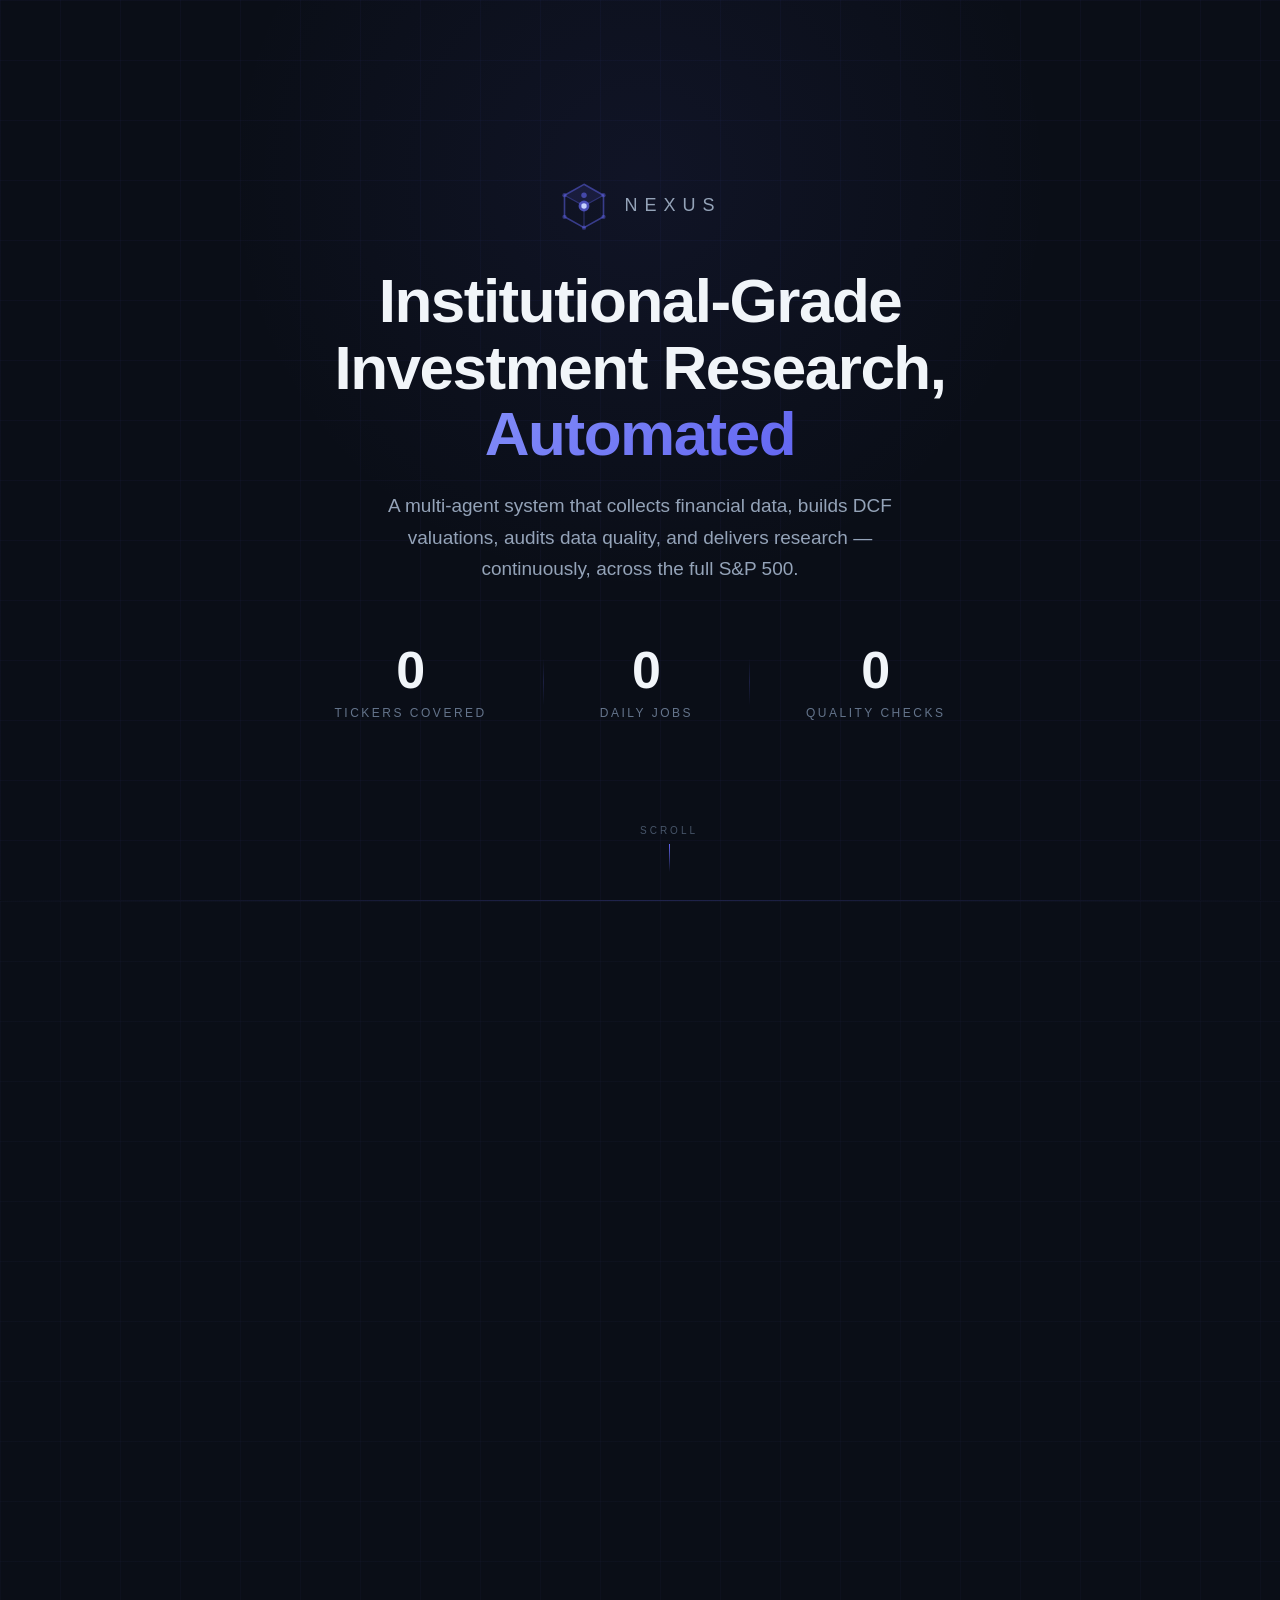
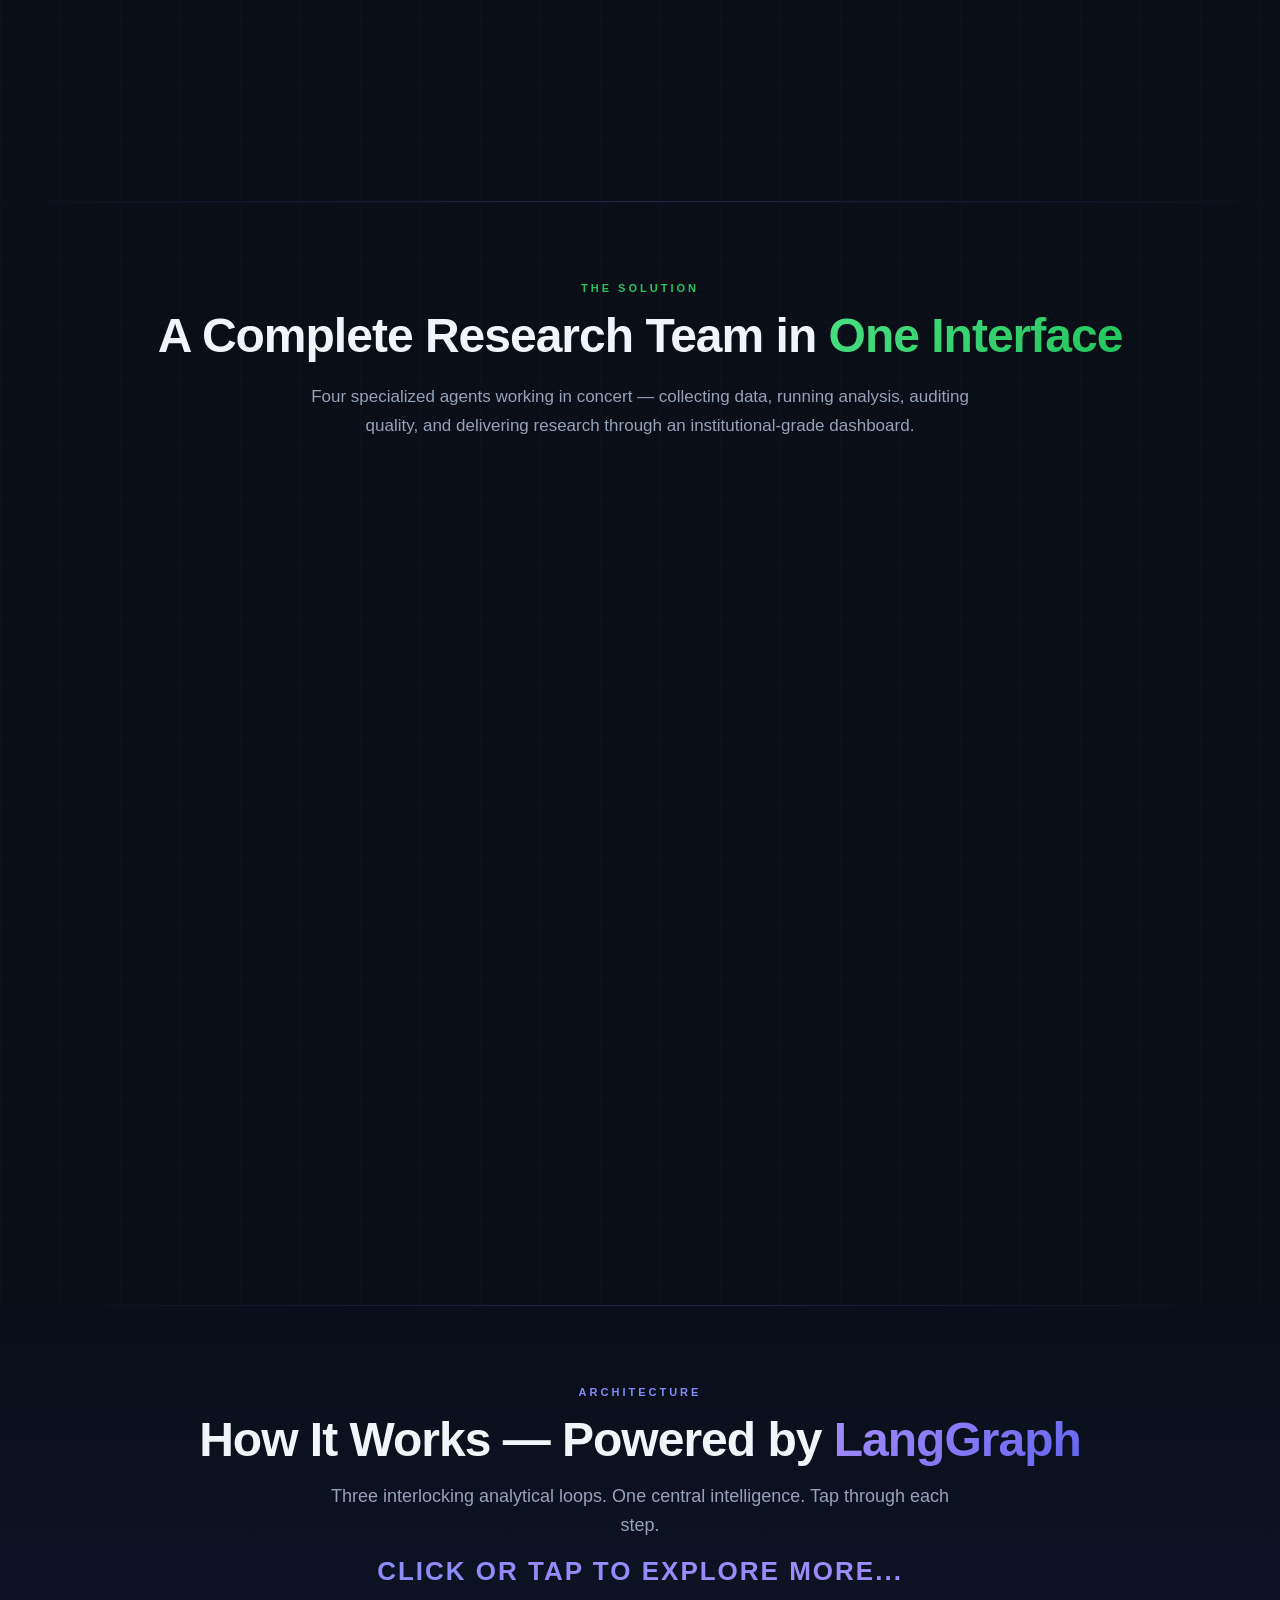
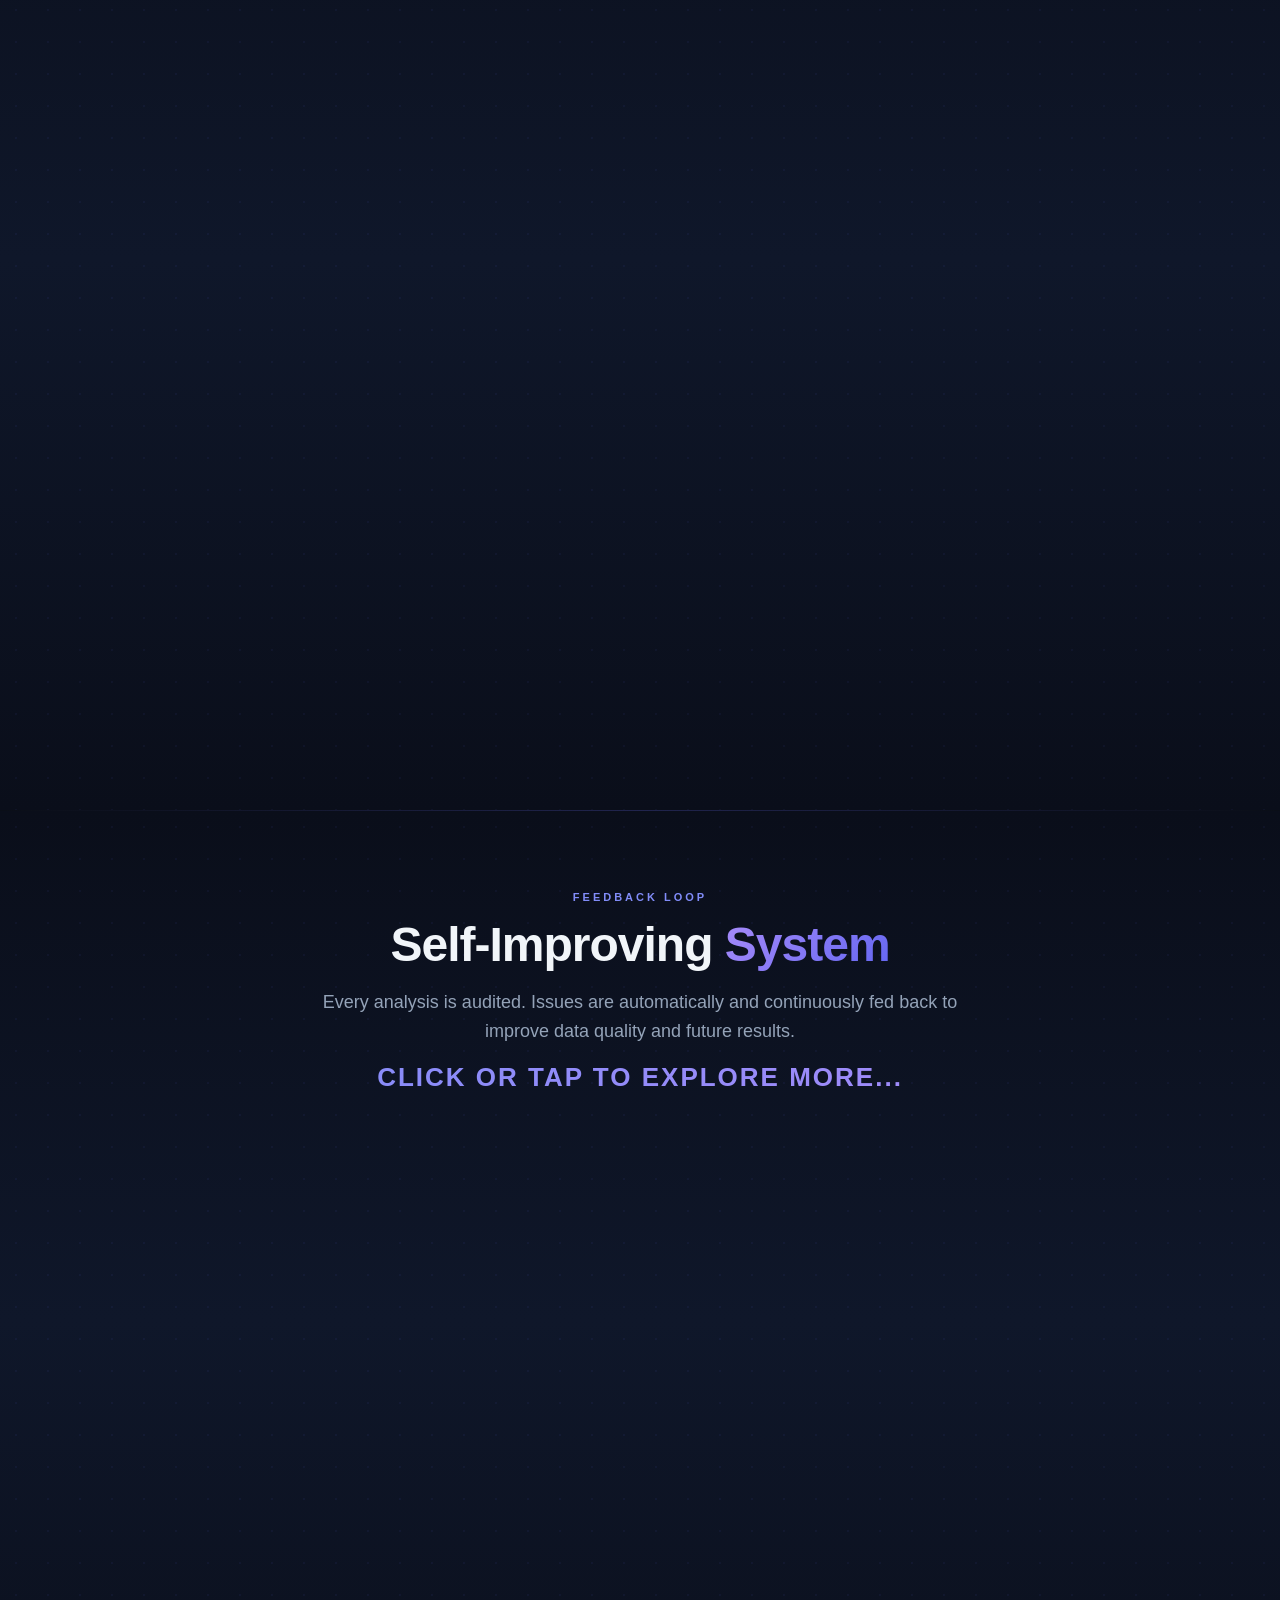
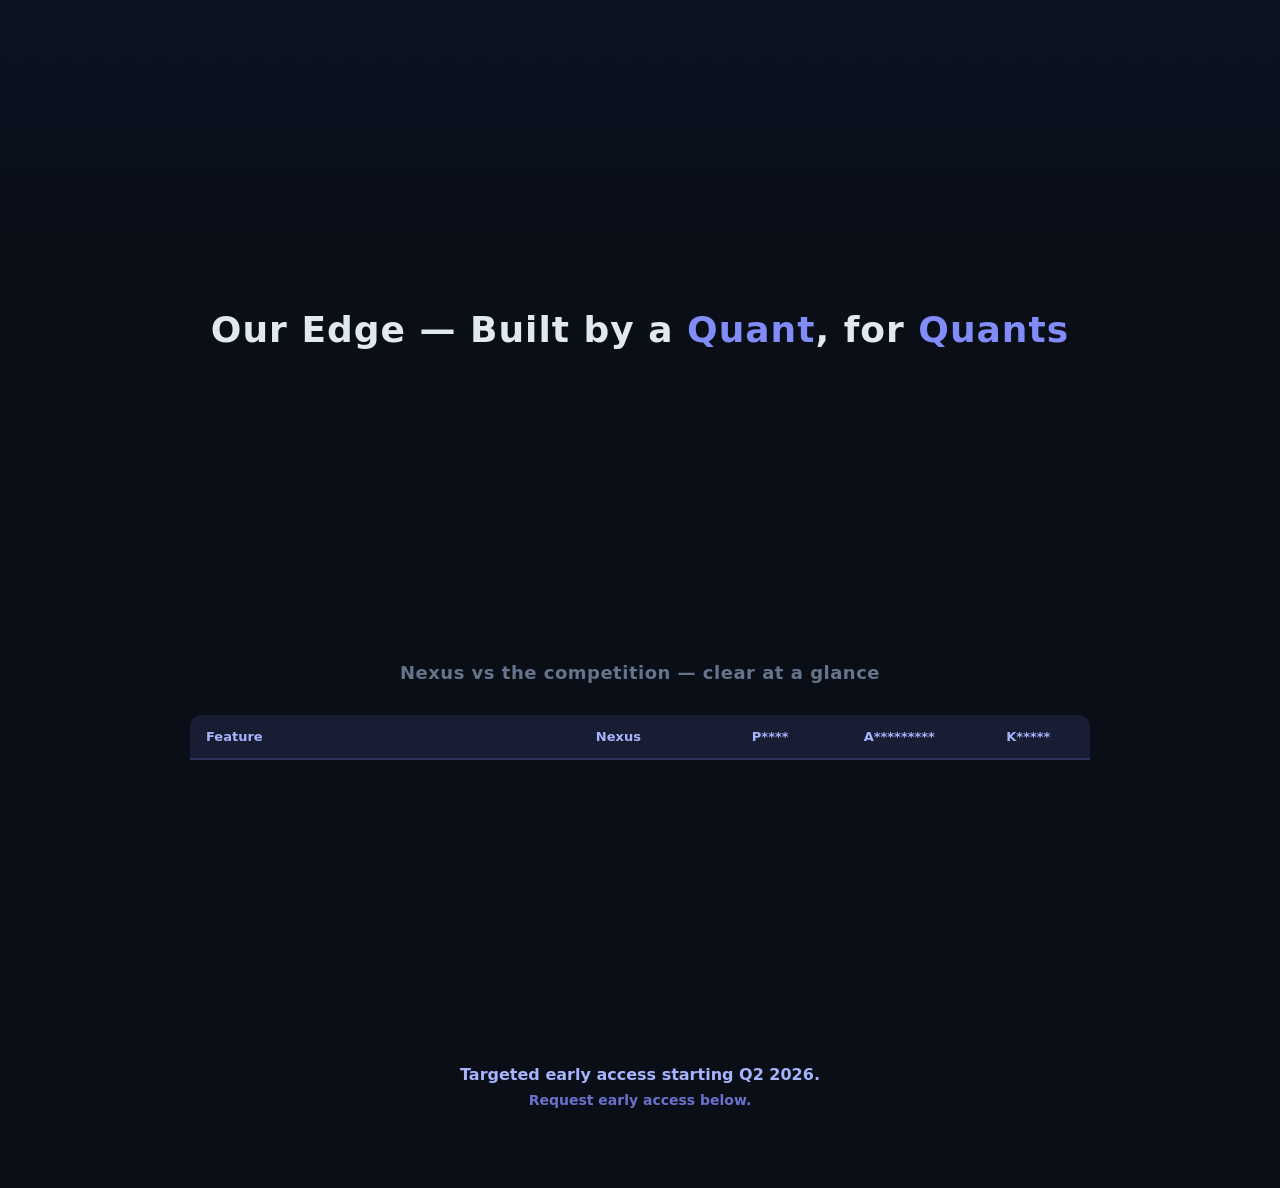
==== commit 90f35039: "Add files via upload" ====
--- a/nexus-landing-static/index.html
+++ b/nexus-landing-static/index.html
@@ -711,6 +711,107 @@
 </div>
 </section>
 
+<!-- ═══════════════════════════════════════════════ -->
+<!-- PAGE 6 — OUR EDGE                              -->
+<!-- ═══════════════════════════════════════════════ -->
+<section class="p6-section" id="page6">
+
+<h2 class="p6-headline">Our Edge — Built by a <span>Quant</span>, for <span>Quants</span></h2>
+
+<div class="p6-pillars" id="p6Pillars">
+
+<div class="p6-card" data-testid="card-pillar-founder">
+<span class="p6-card-icon">&#128188;</span>
+<div class="p6-card-title">Founder Profile</div>
+<div class="p6-card-desc">Ex-CLSA and Jefferies quantitative analyst with 10+ years in global equities</div>
+</div>
+
+<div class="p6-card" data-testid="card-pillar-selfimprove">
+<span class="p6-card-icon">&#128257;</span>
+<div class="p6-card-title">Self-Improving Intelligence</div>
+<div class="p6-card-desc">Daily audits + continuous feedback loops that sharpen every analysis cycle</div>
+</div>
+
+<div class="p6-card" data-testid="card-pillar-transparent">
+<span class="p6-card-icon">&#128196;</span>
+<div class="p6-card-title">Transparent Methodologies</div>
+<div class="p6-card-desc">Downloadable &amp; editable DCF models — see every assumption, change any input</div>
+</div>
+
+<div class="p6-card" data-testid="card-pillar-modular">
+<span class="p6-card-icon">&#129513;</span>
+<div class="p6-card-title">Modular &amp; Replicable Knowledge Base</div>
+<div class="p6-card-desc">One-click client/asset-class swap — plug in your own data sources</div>
+</div>
+
+<div class="p6-card" data-testid="card-pillar-analysis">
+<span class="p6-card-icon">&#129504;</span>
+<div class="p6-card-title">Tailored Autonomous Analysis &amp; Decision Support</div>
+<div class="p6-card-desc">Full investment theses + valuations — not just data, real decisions</div>
+</div>
+
+</div>
+
+<div class="p6-subtitle">Nexus vs the competition — clear at a glance</div>
+
+<div class="p6-table-wrap">
+<table class="p6-table" id="p6Table">
+<thead>
+<tr>
+<th>Feature</th>
+<th class="p6-nexus-col">Nexus</th>
+<th>P****</th>
+<th>A*********</th>
+<th>K*****</th>
+</tr>
+</thead>
+<tbody>
+<tr>
+<td>Self-Improving Intelligence</td>
+<td class="p6-nexus-col"><span class="p6-check" data-testid="check-selfimprove">&#10003;</span></td>
+<td><span class="p6-x">&#10005;</span></td>
+<td><span class="p6-x">&#10005;</span></td>
+<td><span class="p6-x">&#10005;</span></td>
+</tr>
+<tr>
+<td>Transparent Methodologies</td>
+<td class="p6-nexus-col"><span class="p6-check" data-testid="check-transparent">&#10003;</span></td>
+<td><span class="p6-x">&#10005;</span></td>
+<td><span class="p6-x">&#10005;</span></td>
+<td><span class="p6-x">&#10005;</span></td>
+</tr>
+<tr>
+<td>Modular &amp; Replicable KB</td>
+<td class="p6-nexus-col"><span class="p6-check" data-testid="check-modular">&#10003;</span></td>
+<td><span class="p6-x">&#10005;</span></td>
+<td><span class="p6-x">&#10005;</span></td>
+<td><span class="p6-x">&#10005;</span></td>
+</tr>
+<tr>
+<td>Tailored Autonomous Analysis &amp; Decisions</td>
+<td class="p6-nexus-col"><span class="p6-check" data-testid="check-analysis">&#10003;</span></td>
+<td><span class="p6-x">&#10005;</span></td>
+<td><span class="p6-x">&#10005;</span></td>
+<td><span class="p6-x">&#10005;</span></td>
+</tr>
+<tr>
+<td>Pricing / Cost</td>
+<td class="p6-nexus-col" style="color:#22c55e;font-weight:700;font-size:11px">Less than $100/month</td>
+<td style="color:#94a3b8;font-size:10px">Enterprise (high)</td>
+<td style="color:#94a3b8;font-size:10px">$18k–$125k+/year</td>
+<td style="color:#94a3b8;font-size:10px">Enterprise (high)</td>
+</tr>
+</tbody>
+</table>
+</div>
+
+<div class="p6-cta">
+<div class="p6-cta-line1">Targeted early access starting Q2 2026.</div>
+<div class="p6-cta-line2">Request early access below.</div>
+</div>
+
+</section>
+
 <script src="main.js"></script>
 </body>
 </html>
--- a/nexus-landing-static/style.css
+++ b/nexus-landing-static/style.css
@@ -263,5 +263,34 @@
 .kb-swapped{animation:kbSwapPulse .5s ease forwards}
 
 
+.p6-section{min-height:100vh;display:flex;flex-direction:column;align-items:center;justify-content:center;padding:80px 24px;position:relative}
+.p6-headline{font-size:36px;font-weight:900;color:#e2e8f0;text-align:center;letter-spacing:1px;margin-bottom:48px;font-family:system-ui}
+.p6-headline span{color:#818cf8}
+.p6-pillars{display:flex;gap:20px;max-width:1100px;width:100%;justify-content:center;flex-wrap:wrap;margin-bottom:56px}
+.p6-card{flex:1 1 190px;max-width:210px;background:rgba(13,15,26,.85);border:1.5px solid rgba(129,140,248,.25);border-radius:16px;padding:24px 18px;text-align:center;opacity:0;transform:translateY(30px);transition:opacity .7s ease,transform .7s ease,box-shadow .5s ease}
+.p6-card.visible{opacity:1;transform:translateY(0)}
+.p6-card:hover{box-shadow:0 0 24px rgba(129,140,248,.3);border-color:rgba(129,140,248,.55)}
+.p6-card-icon{font-size:32px;margin-bottom:12px;display:block}
+.p6-card-title{font-size:13px;font-weight:800;color:#a5b4fc;margin-bottom:8px;line-height:1.3;font-family:system-ui}
+.p6-card-desc{font-size:11px;color:#94a3b8;line-height:1.5;font-family:system-ui}
+.p6-subtitle{font-size:18px;color:#64748b;text-align:center;margin-bottom:32px;font-weight:600;font-family:system-ui;letter-spacing:.5px}
+.p6-table-wrap{max-width:900px;width:100%;margin:0 auto 56px;overflow-x:auto}
+.p6-table{width:100%;border-collapse:separate;border-spacing:0;font-family:system-ui}
+.p6-table thead th{background:rgba(129,140,248,.12);color:#a5b4fc;font-size:13px;font-weight:700;padding:14px 16px;text-align:center;border-bottom:2px solid rgba(129,140,248,.2)}
+.p6-table thead th:first-child{text-align:left;border-radius:12px 0 0 0}
+.p6-table thead th:last-child{border-radius:0 12px 0 0}
+.p6-table tbody tr{opacity:0;transform:translateX(-20px);transition:opacity .6s ease,transform .6s ease}
+.p6-table tbody tr.visible{opacity:1;transform:translateX(0)}
+.p6-table tbody td{padding:13px 16px;font-size:12px;color:#94a3b8;text-align:center;border-bottom:1px solid rgba(129,140,248,.08)}
+.p6-table tbody td:first-child{text-align:left;color:#c7d2fe;font-weight:600;font-size:12px}
+.p6-check{color:#22c55e;font-size:18px;font-weight:900}
+.p6-x{color:#475569;font-size:15px}
+.p6-nexus-col{background:rgba(129,140,248,.06)}
+.p6-cta{text-align:center;margin-top:16px}
+.p6-cta-line1{font-size:16px;color:#a5b4fc;font-weight:700;font-family:system-ui;margin-bottom:8px}
+.p6-cta-line2{font-size:14px;color:#818cf8;font-weight:600;font-family:system-ui;opacity:.8}
+
+@media(max-width:768px){.p6-pillars{flex-direction:column;align-items:center}.p6-card{max-width:340px;flex:1 1 auto}.p6-headline{font-size:24px}.p6-table thead th,.p6-table tbody td{padding:10px 8px;font-size:10px}}
+
 @media(max-width:768px){.p-container{grid-template-columns:1fr;gap:40px}.col-visual{height:320px}}
 @media(max-width:640px){.counter-bar{gap:28px}.counter-divider{display:none}.logo-text{font-size:15px;letter-spacing:5px}}
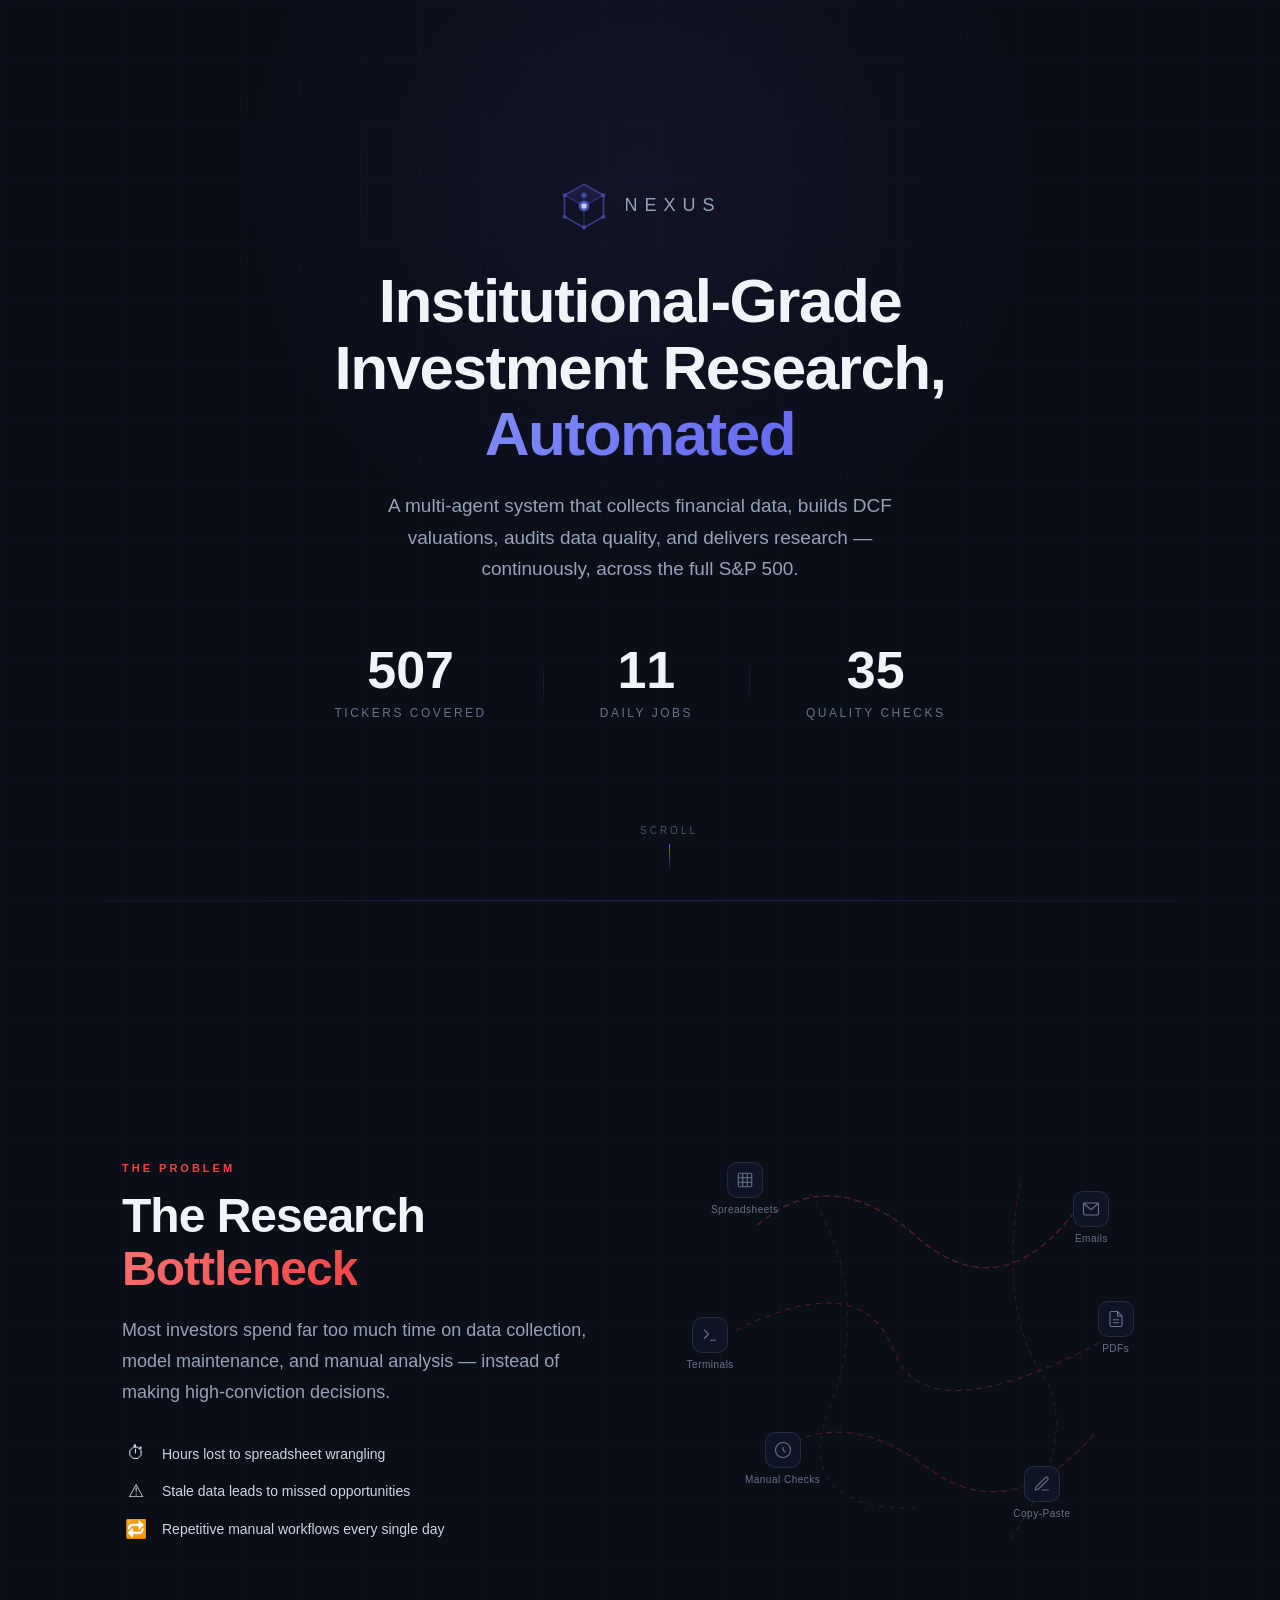
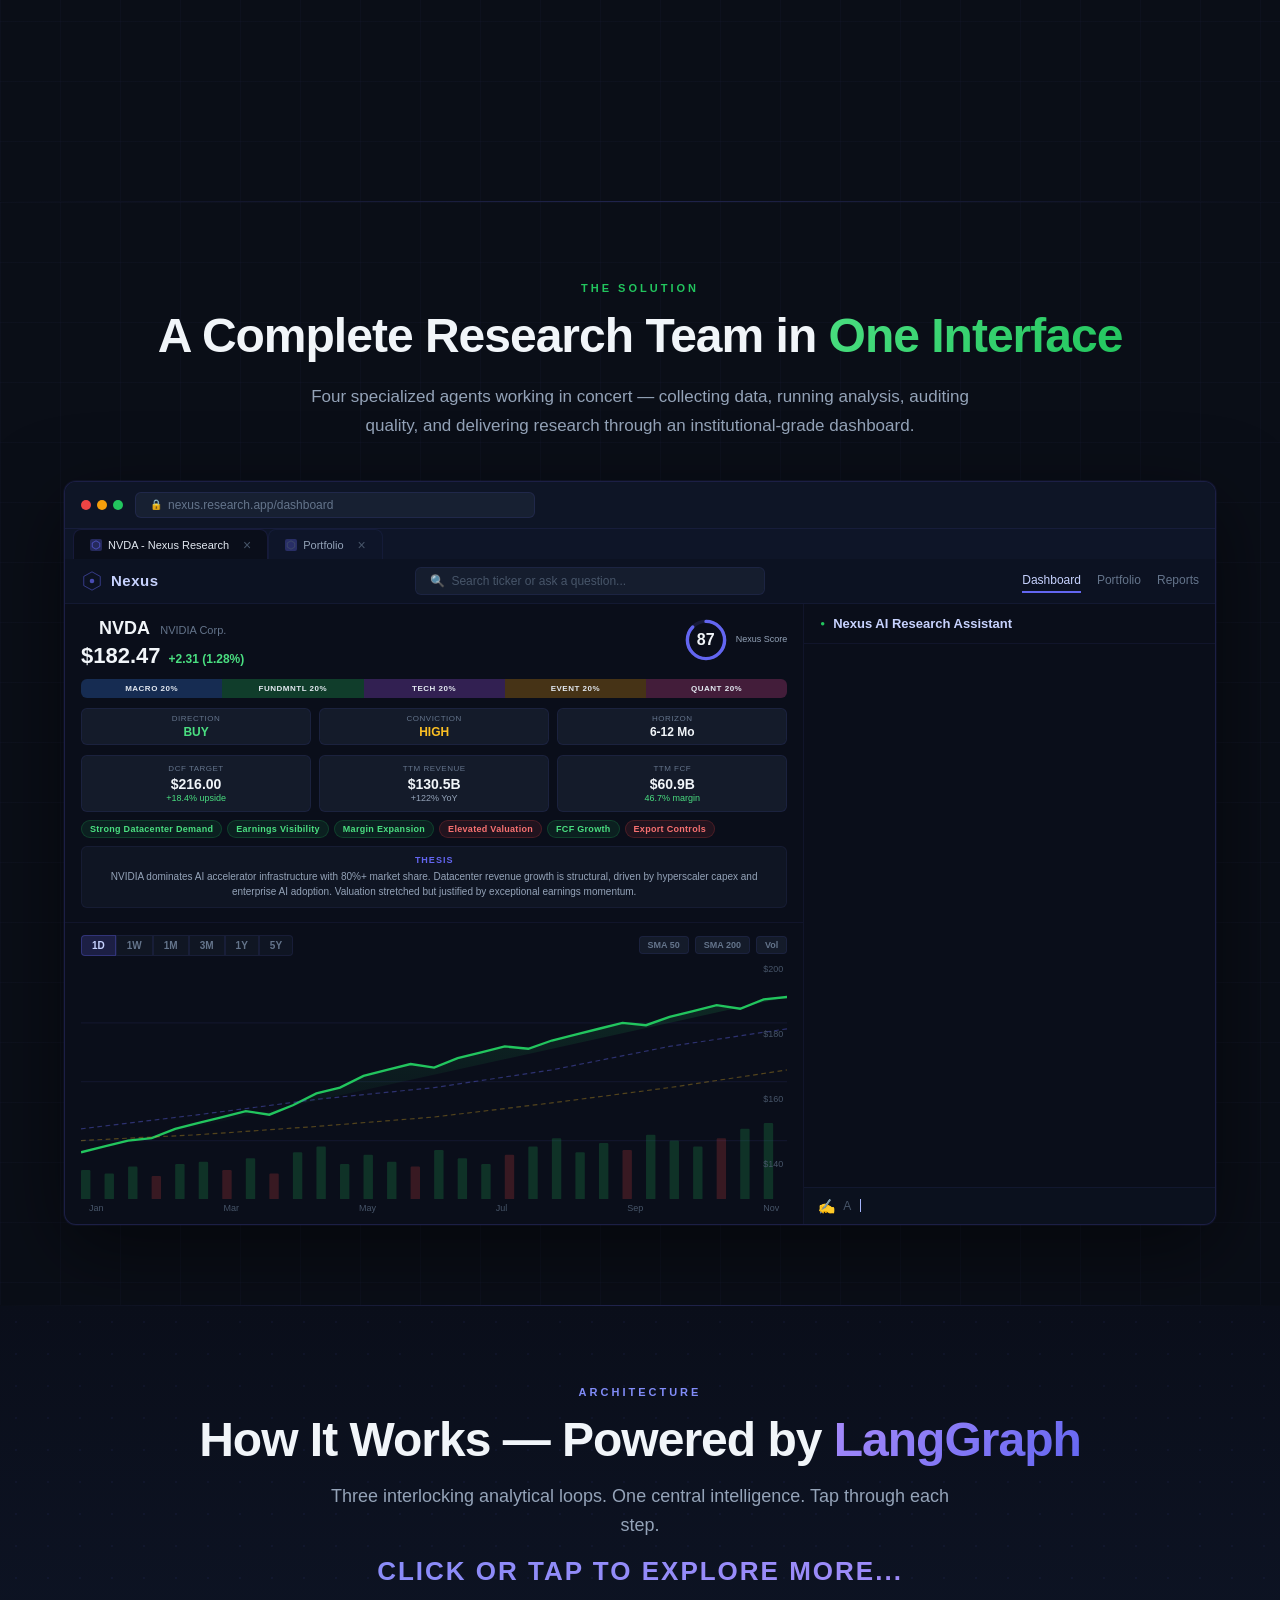
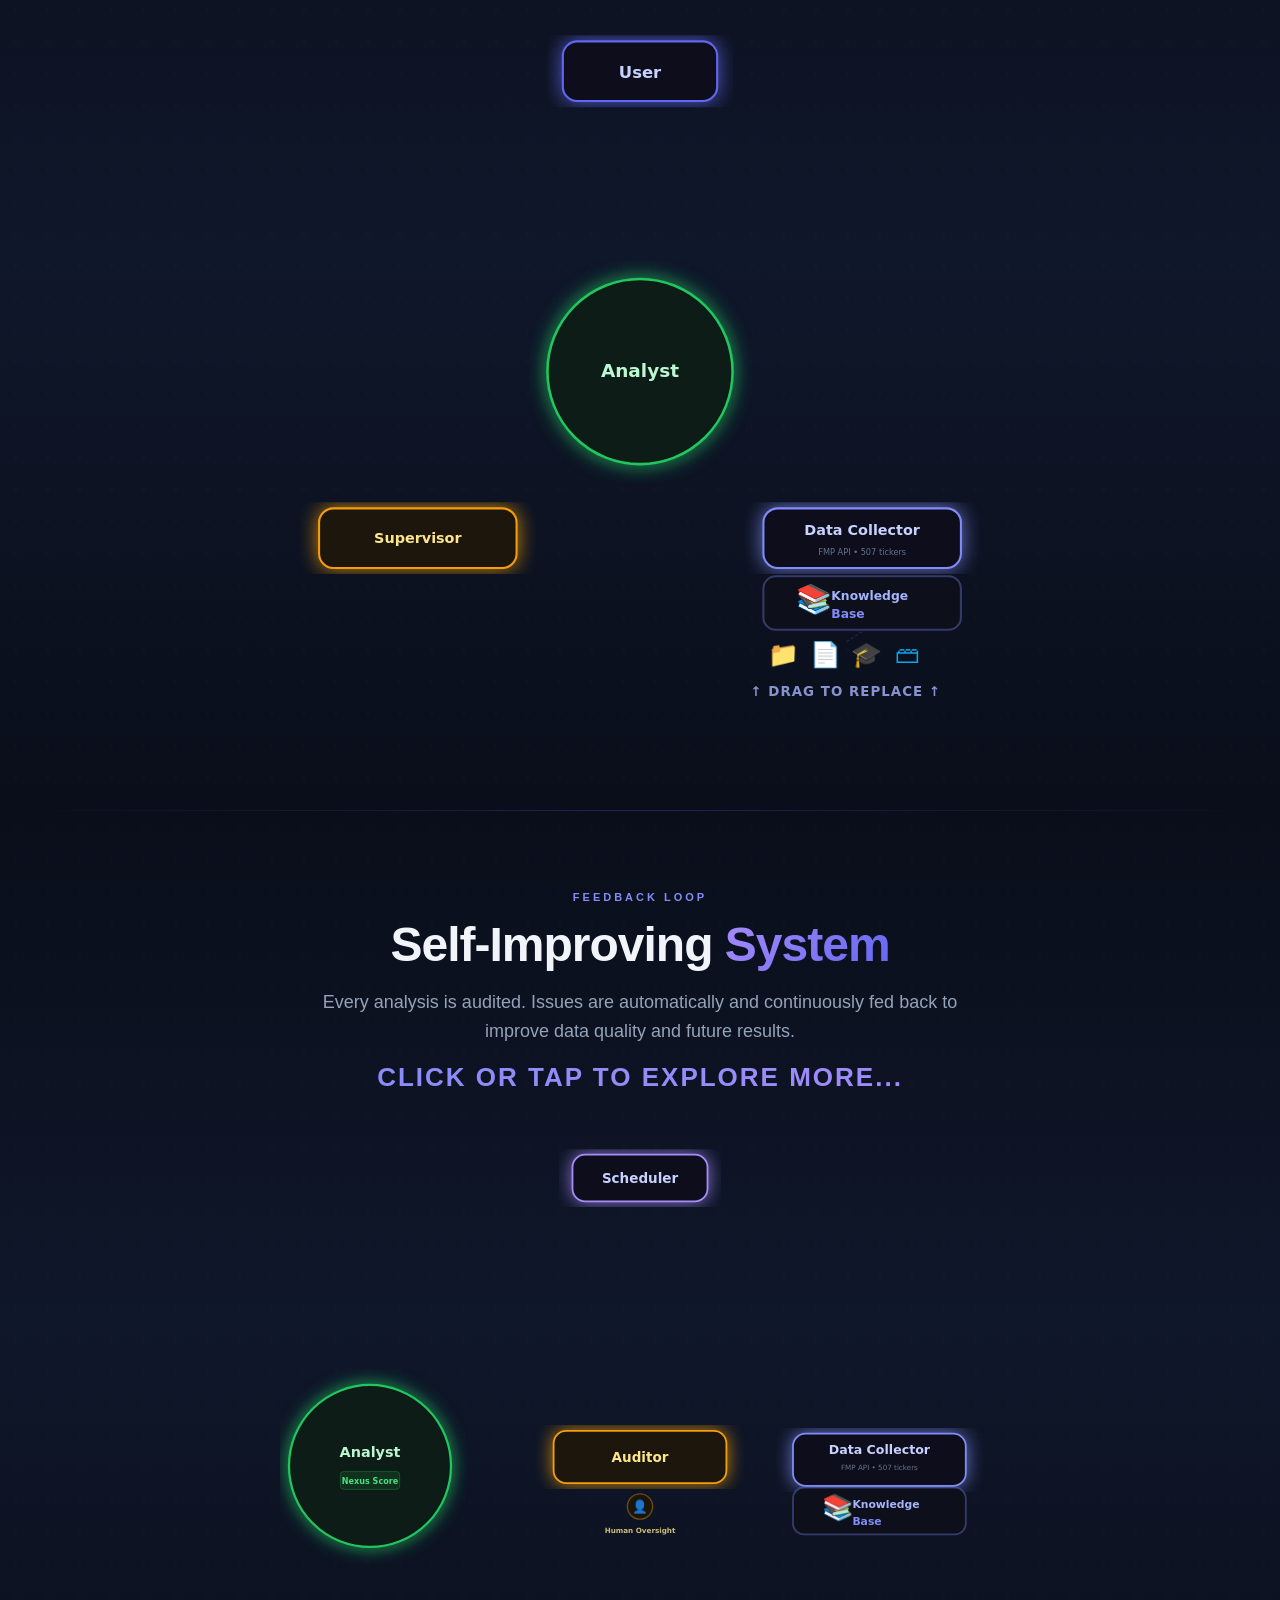
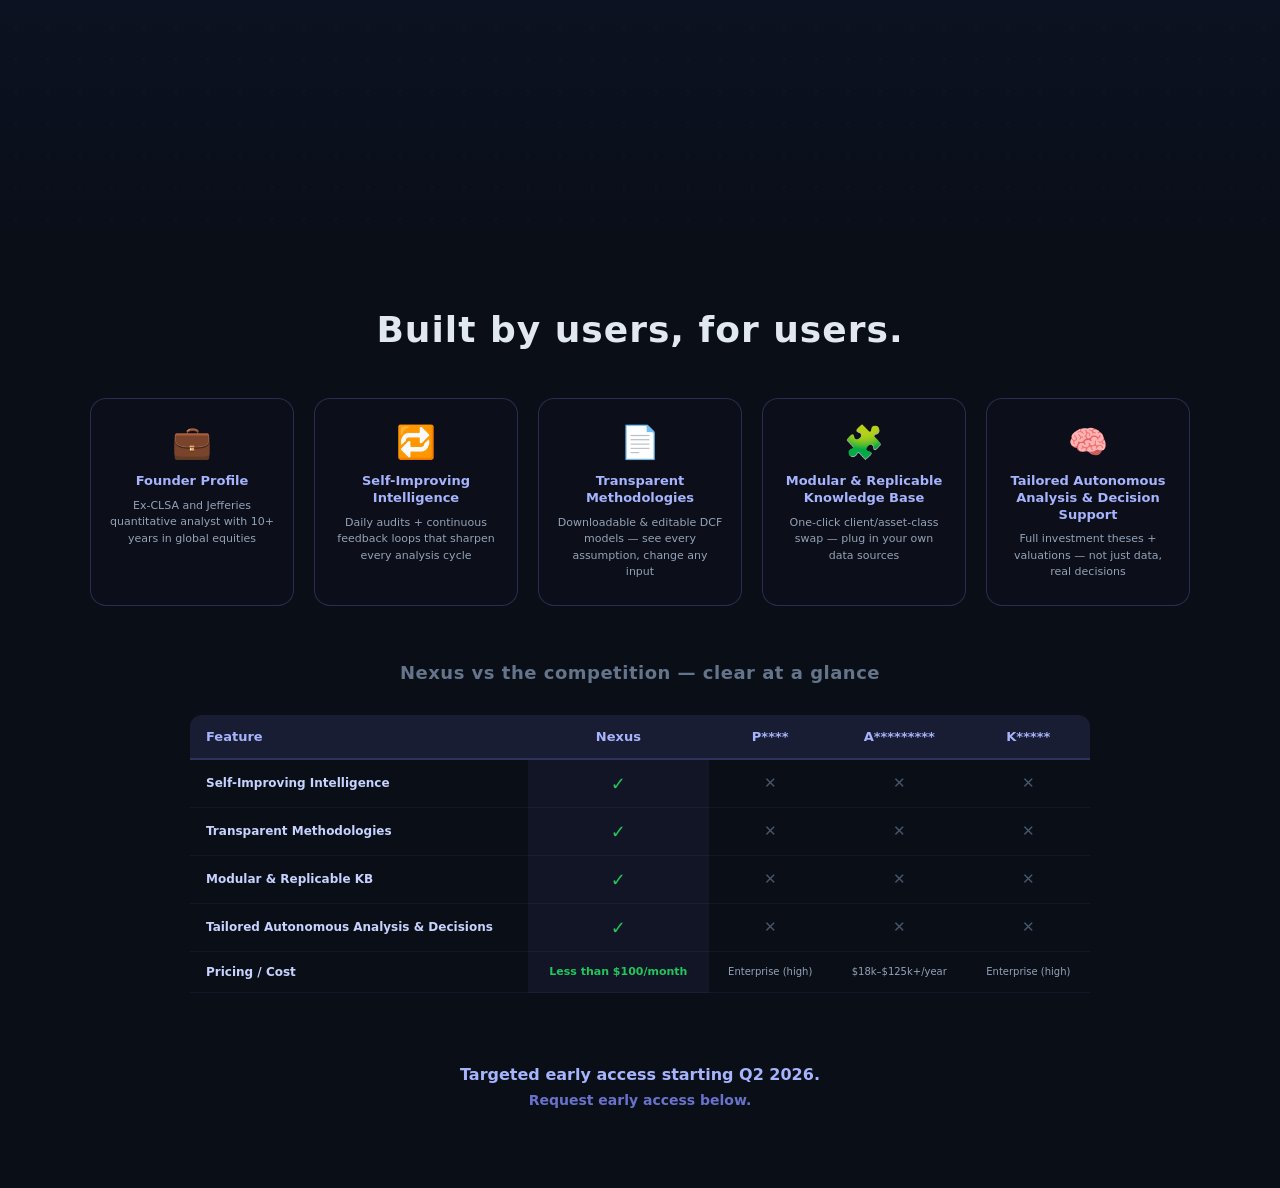
==== commit bc737513: "Add files via upload" ====
--- a/nexus-landing-static/index.html
+++ b/nexus-landing-static/index.html
@@ -716,7 +716,7 @@
 <!-- ═══════════════════════════════════════════════ -->
 <section class="p6-section" id="page6">
 
-<h2 class="p6-headline">Our Edge — Built by a <span>Quant</span>, for <span>Quants</span></h2>
+<h2 class="p6-headline">Built by users, for users.</h2>
 
 <div class="p6-pillars" id="p6Pillars">
 
--- a/nexus-landing-static/style.css
+++ b/nexus-landing-static/style.css
@@ -279,8 +279,9 @@
 .p6-table thead th{background:rgba(129,140,248,.12);color:#a5b4fc;font-size:13px;font-weight:700;padding:14px 16px;text-align:center;border-bottom:2px solid rgba(129,140,248,.2)}
 .p6-table thead th:first-child{text-align:left;border-radius:12px 0 0 0}
 .p6-table thead th:last-child{border-radius:0 12px 0 0}
-.p6-table tbody tr{opacity:0;transform:translateX(-20px);transition:opacity .6s ease,transform .6s ease}
-.p6-table tbody tr.visible{opacity:1;transform:translateX(0)}
+.p6-table tbody tr{opacity:1;transform:translateX(0);transition:opacity .6s ease,transform .6s ease}
+.p6-table tbody tr.p6-animate{opacity:0;transform:translateX(-20px)}
+.p6-table tbody tr.p6-animate.visible{opacity:1;transform:translateX(0)}
 .p6-table tbody td{padding:13px 16px;font-size:12px;color:#94a3b8;text-align:center;border-bottom:1px solid rgba(129,140,248,.08)}
 .p6-table tbody td:first-child{text-align:left;color:#c7d2fe;font-weight:600;font-size:12px}
 .p6-check{color:#22c55e;font-size:18px;font-weight:900}
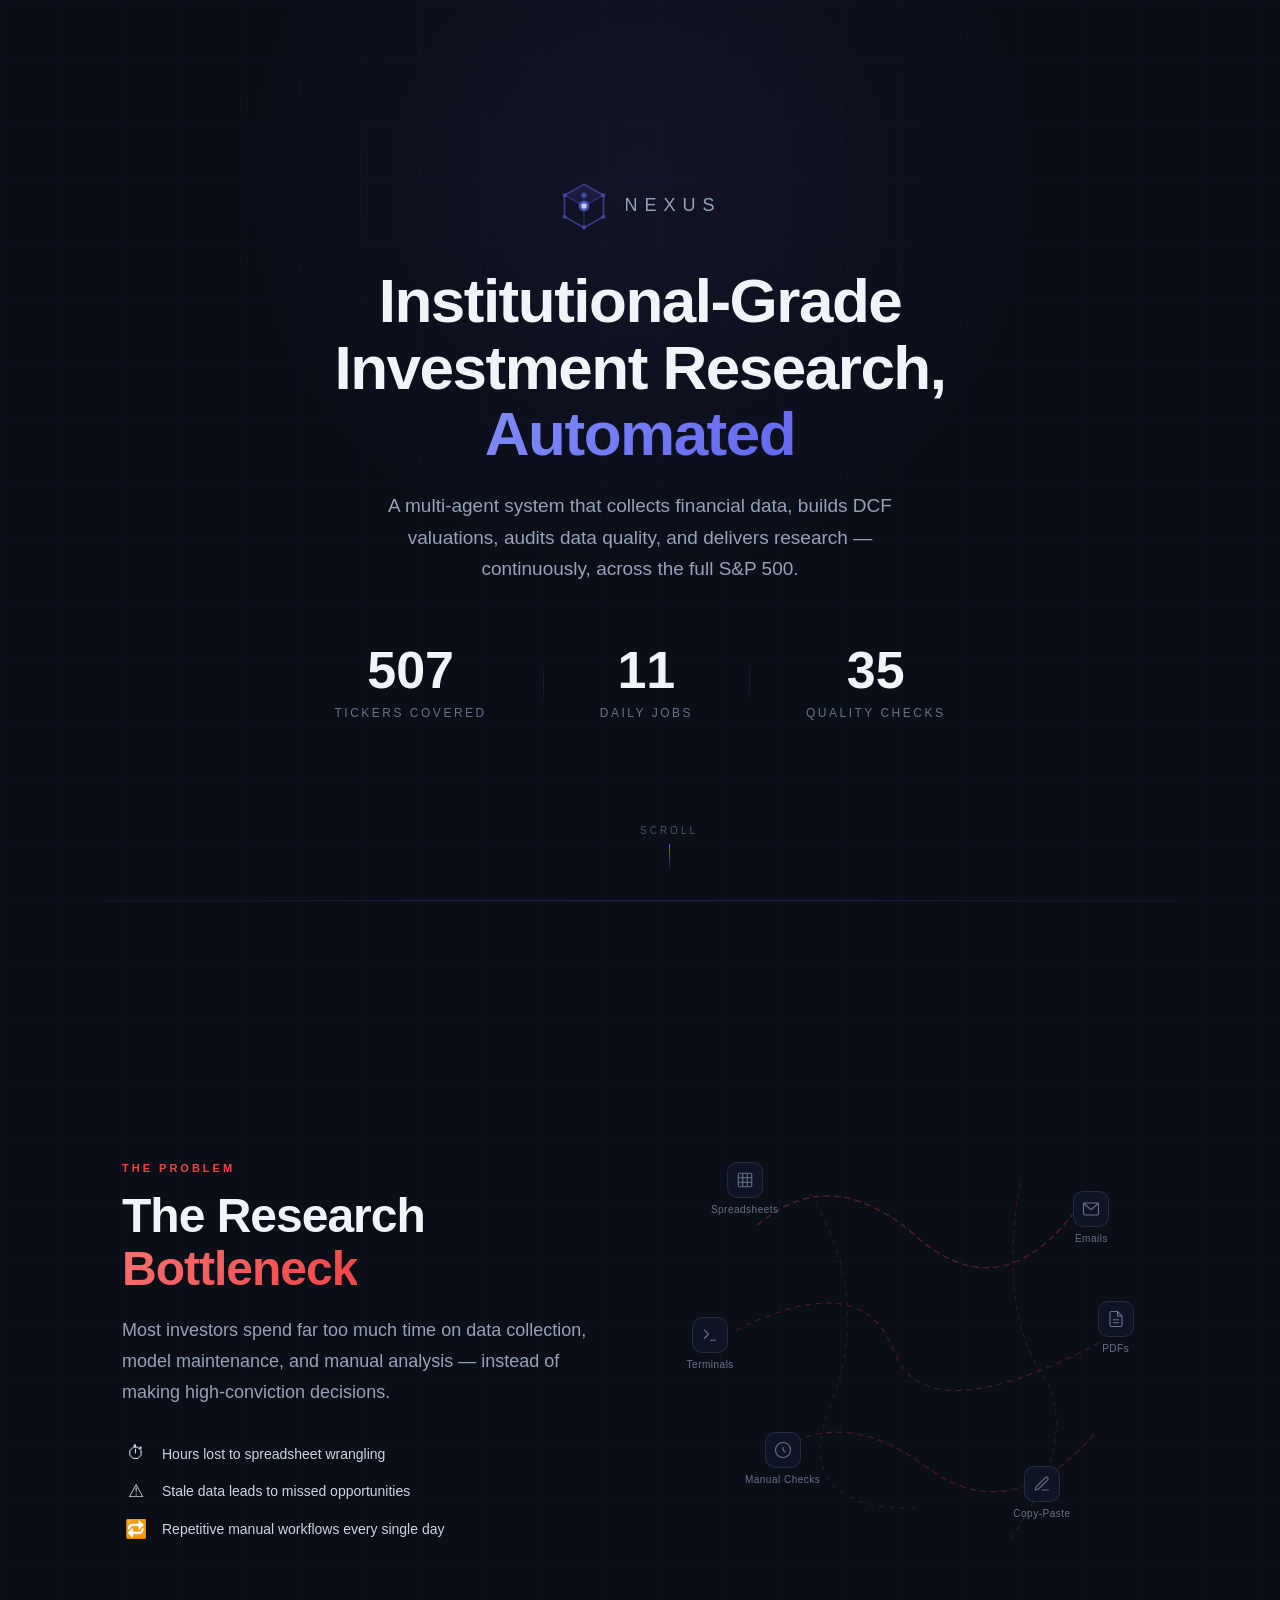
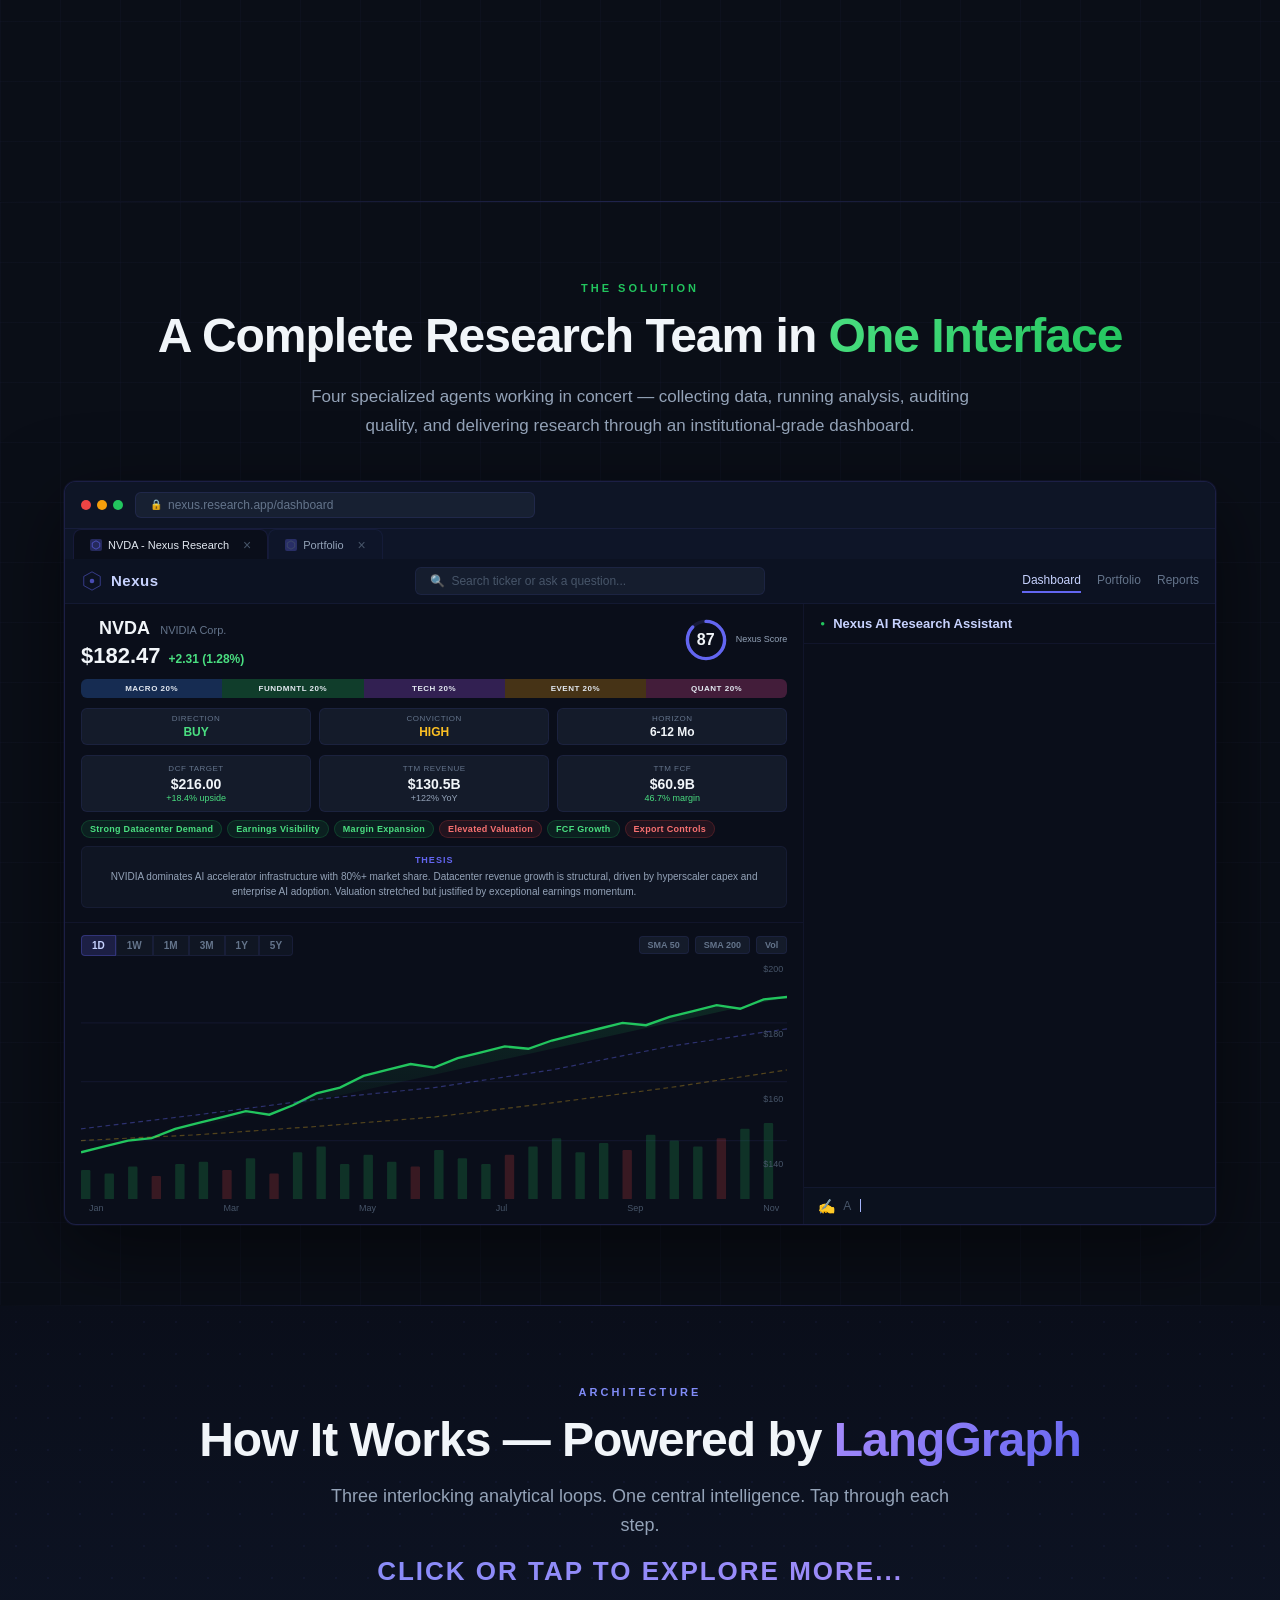
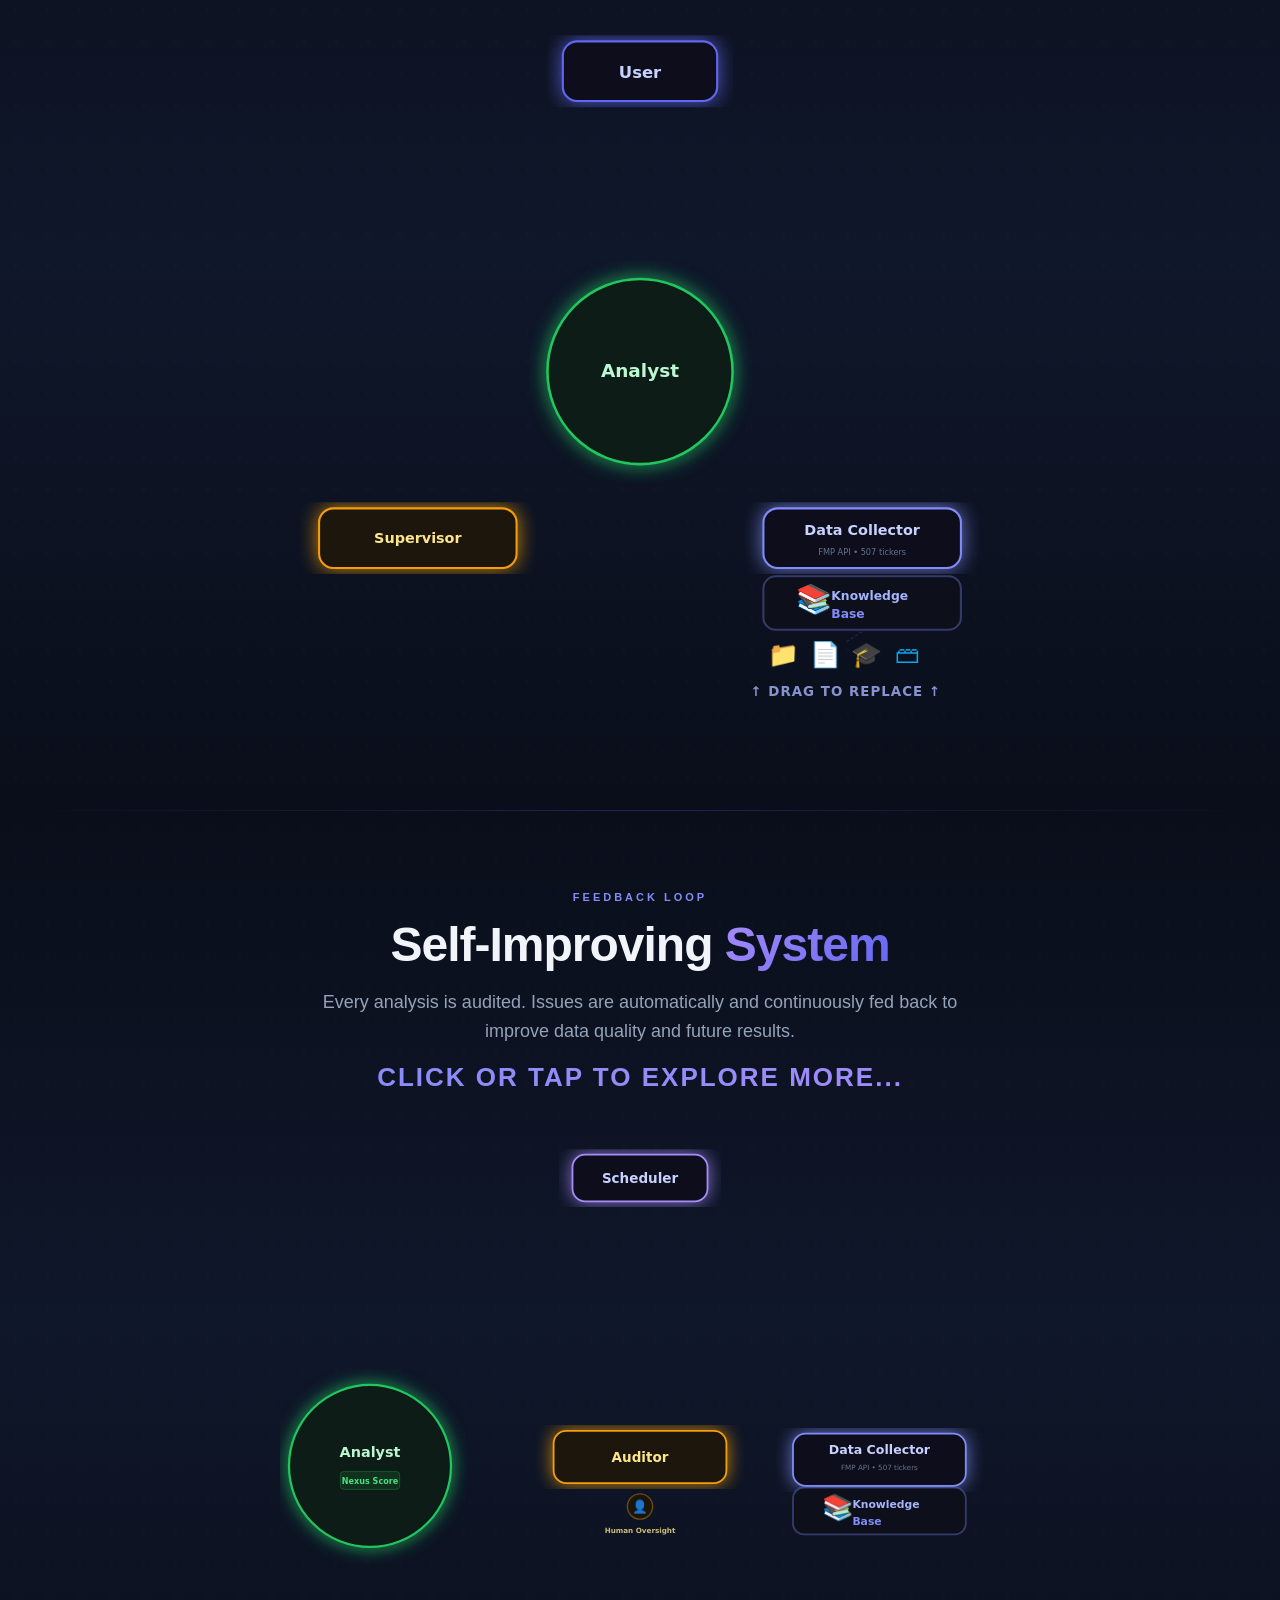
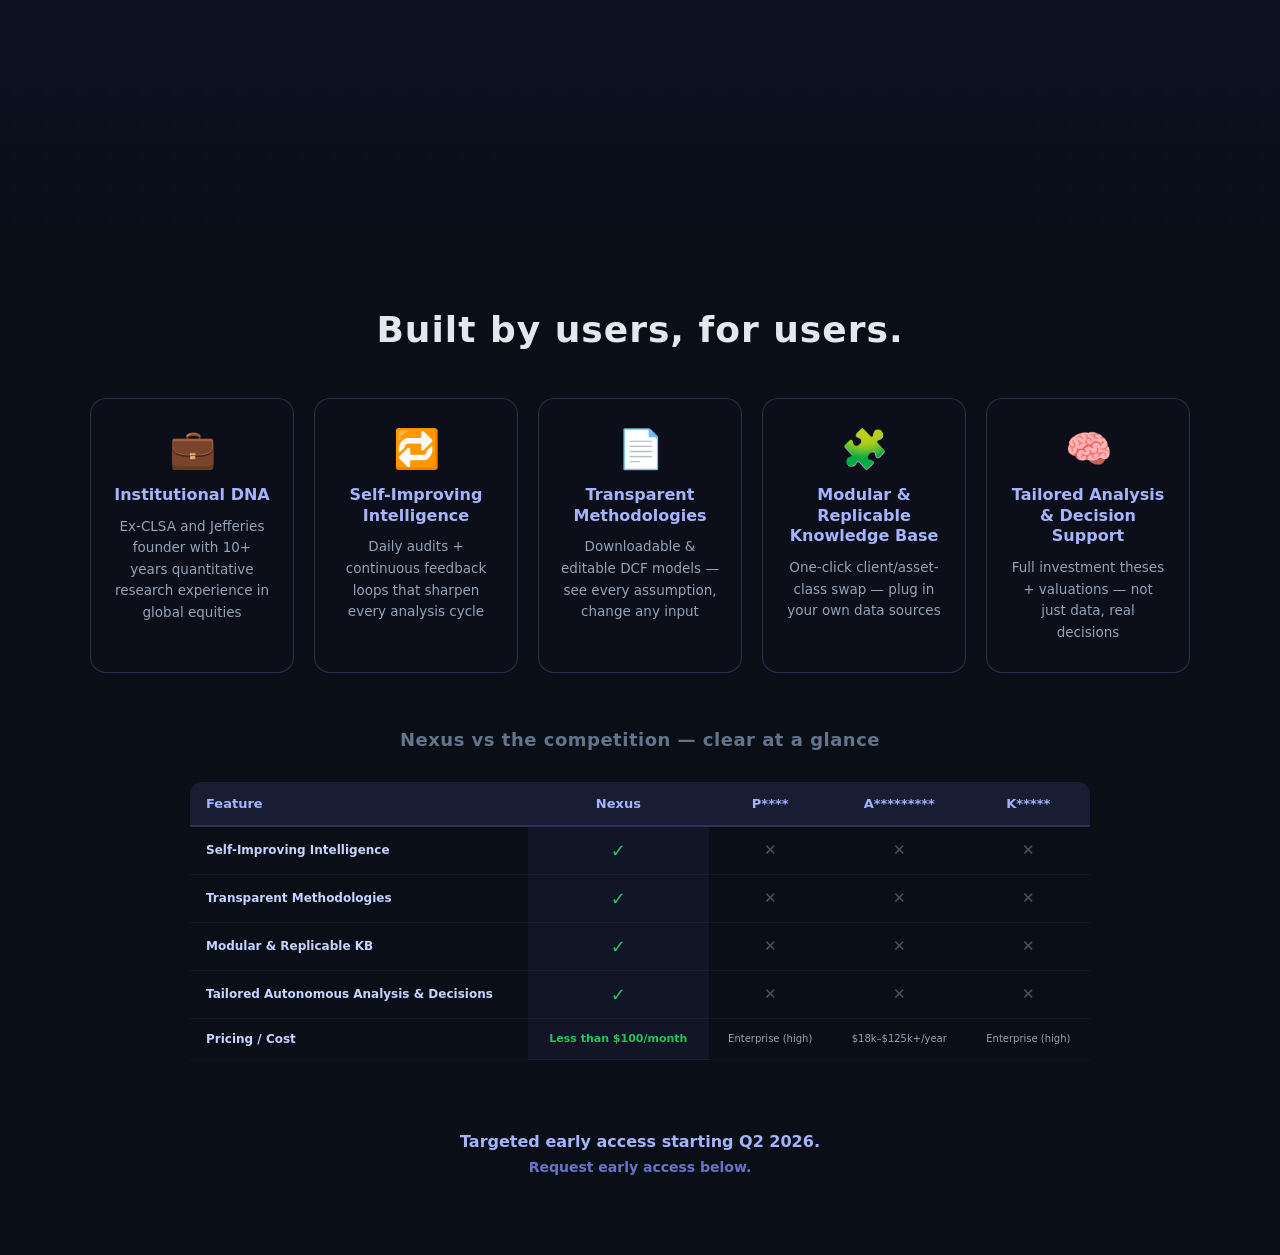
==== commit 668bb8b4: "Add files via upload" ====
--- a/nexus-landing-static/index.html
+++ b/nexus-landing-static/index.html
@@ -722,8 +722,8 @@
 
 <div class="p6-card" data-testid="card-pillar-founder">
 <span class="p6-card-icon">&#128188;</span>
-<div class="p6-card-title">Founder Profile</div>
-<div class="p6-card-desc">Ex-CLSA and Jefferies quantitative analyst with 10+ years in global equities</div>
+<div class="p6-card-title">Institutional DNA</div>
+<div class="p6-card-desc">Ex-CLSA and Jefferies founder with 10+ years quantitative research experience in global equities</div>
 </div>
 
 <div class="p6-card" data-testid="card-pillar-selfimprove">
@@ -746,7 +746,7 @@
 
 <div class="p6-card" data-testid="card-pillar-analysis">
 <span class="p6-card-icon">&#129504;</span>
-<div class="p6-card-title">Tailored Autonomous Analysis &amp; Decision Support</div>
+<div class="p6-card-title">Tailored Analysis &amp; Decision Support</div>
 <div class="p6-card-desc">Full investment theses + valuations — not just data, real decisions</div>
 </div>
 
--- a/nexus-landing-static/style.css
+++ b/nexus-landing-static/style.css
@@ -291,6 +291,7 @@
 .p6-cta-line1{font-size:16px;color:#a5b4fc;font-weight:700;font-family:system-ui;margin-bottom:8px}
 .p6-cta-line2{font-size:14px;color:#818cf8;font-weight:600;font-family:system-ui;opacity:.8}
 
+@media(min-width:769px){.p6-card{padding:28px 22px}.p6-card-title{font-size:16px;margin-bottom:10px}.p6-card-desc{font-size:13.5px;line-height:1.6}.p6-card-icon{font-size:38px;margin-bottom:14px}}
 @media(max-width:768px){.p6-pillars{flex-direction:column;align-items:center}.p6-card{max-width:340px;flex:1 1 auto}.p6-headline{font-size:24px}.p6-table thead th,.p6-table tbody td{padding:10px 8px;font-size:10px}}
 
 @media(max-width:768px){.p-container{grid-template-columns:1fr;gap:40px}.col-visual{height:320px}}
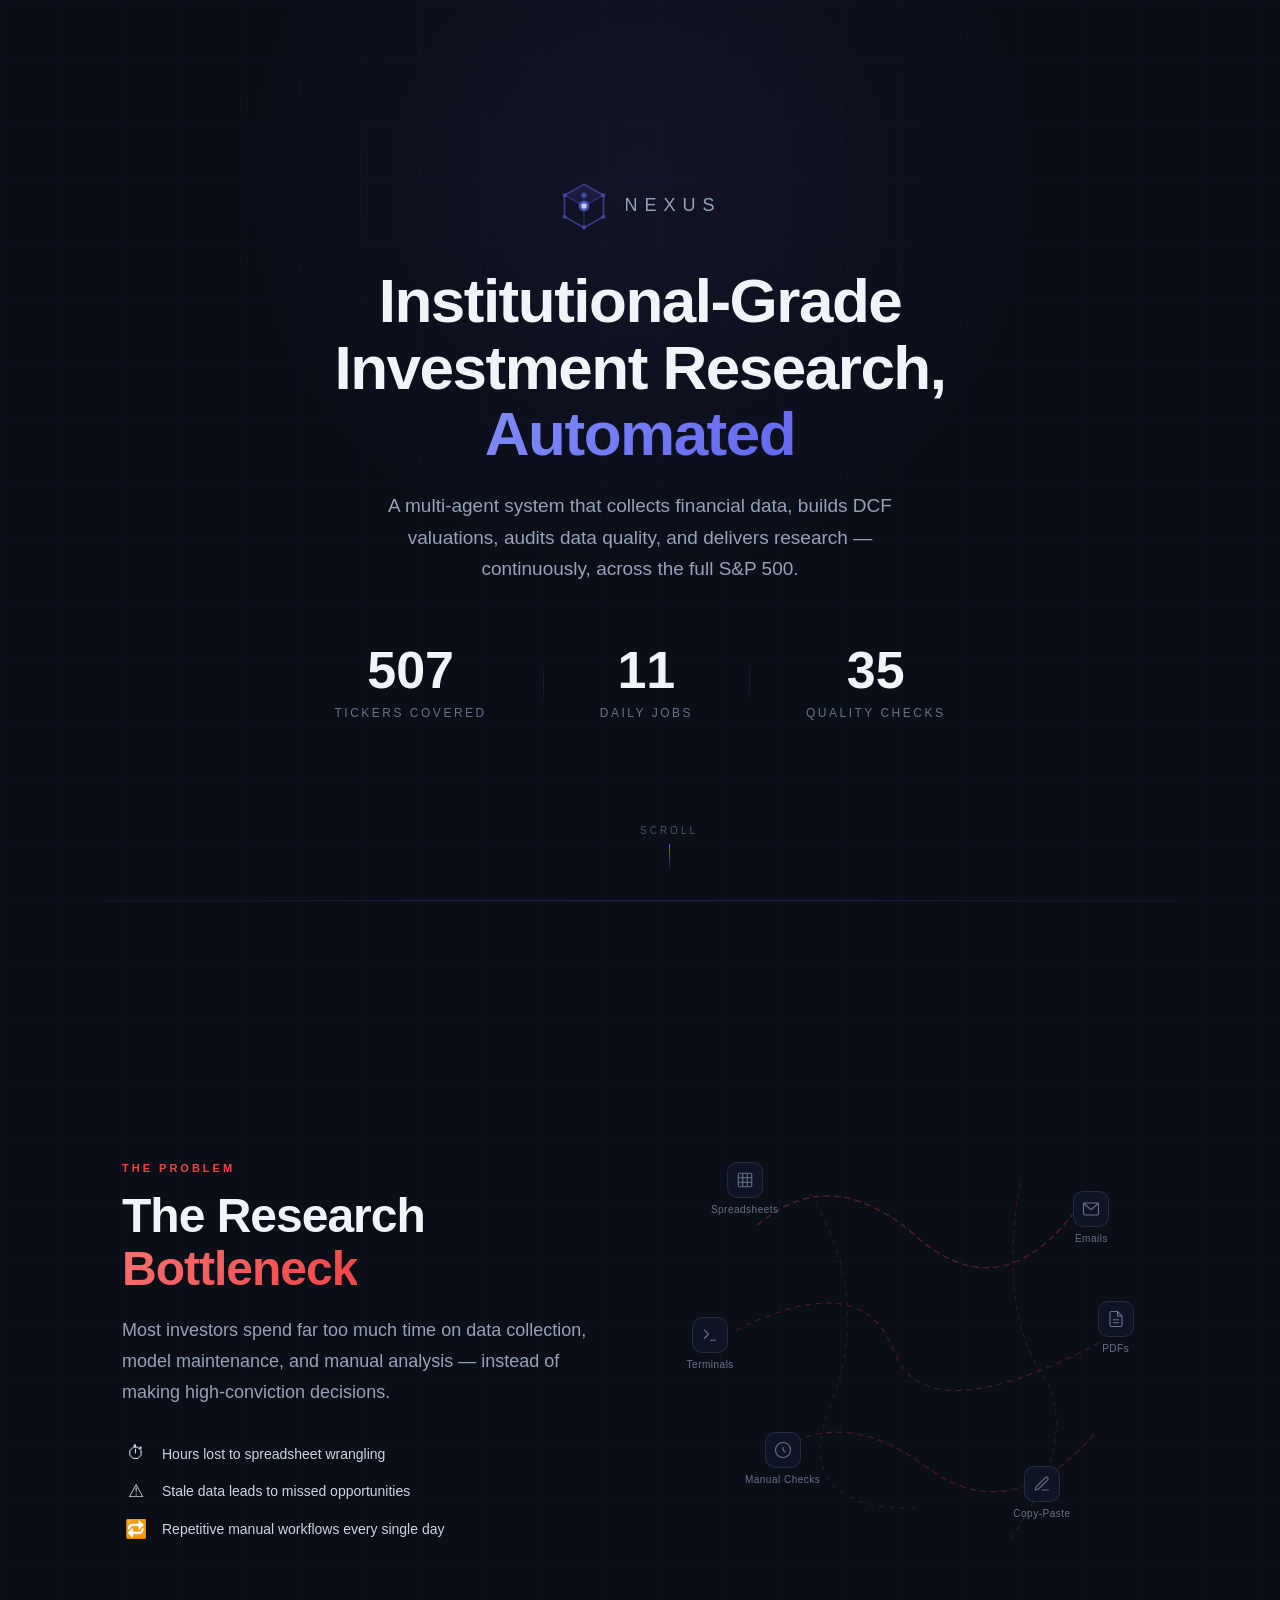
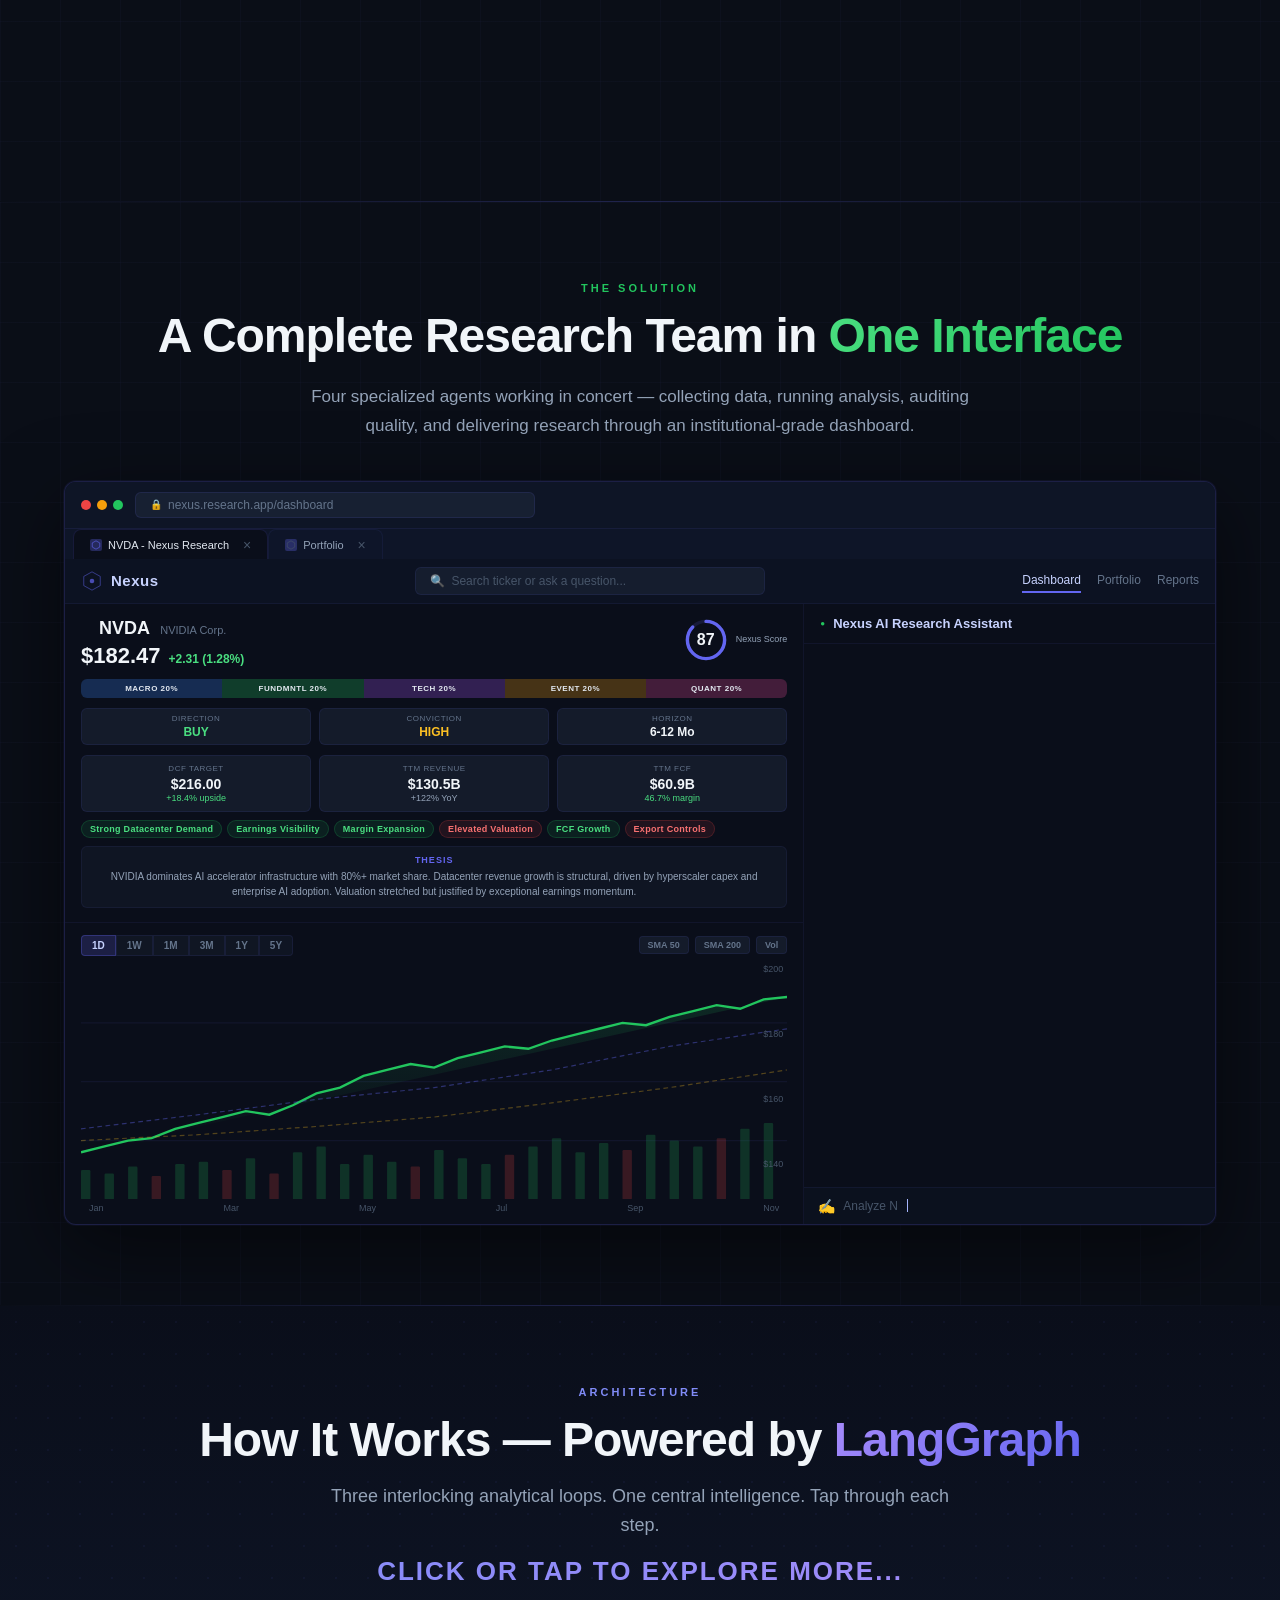
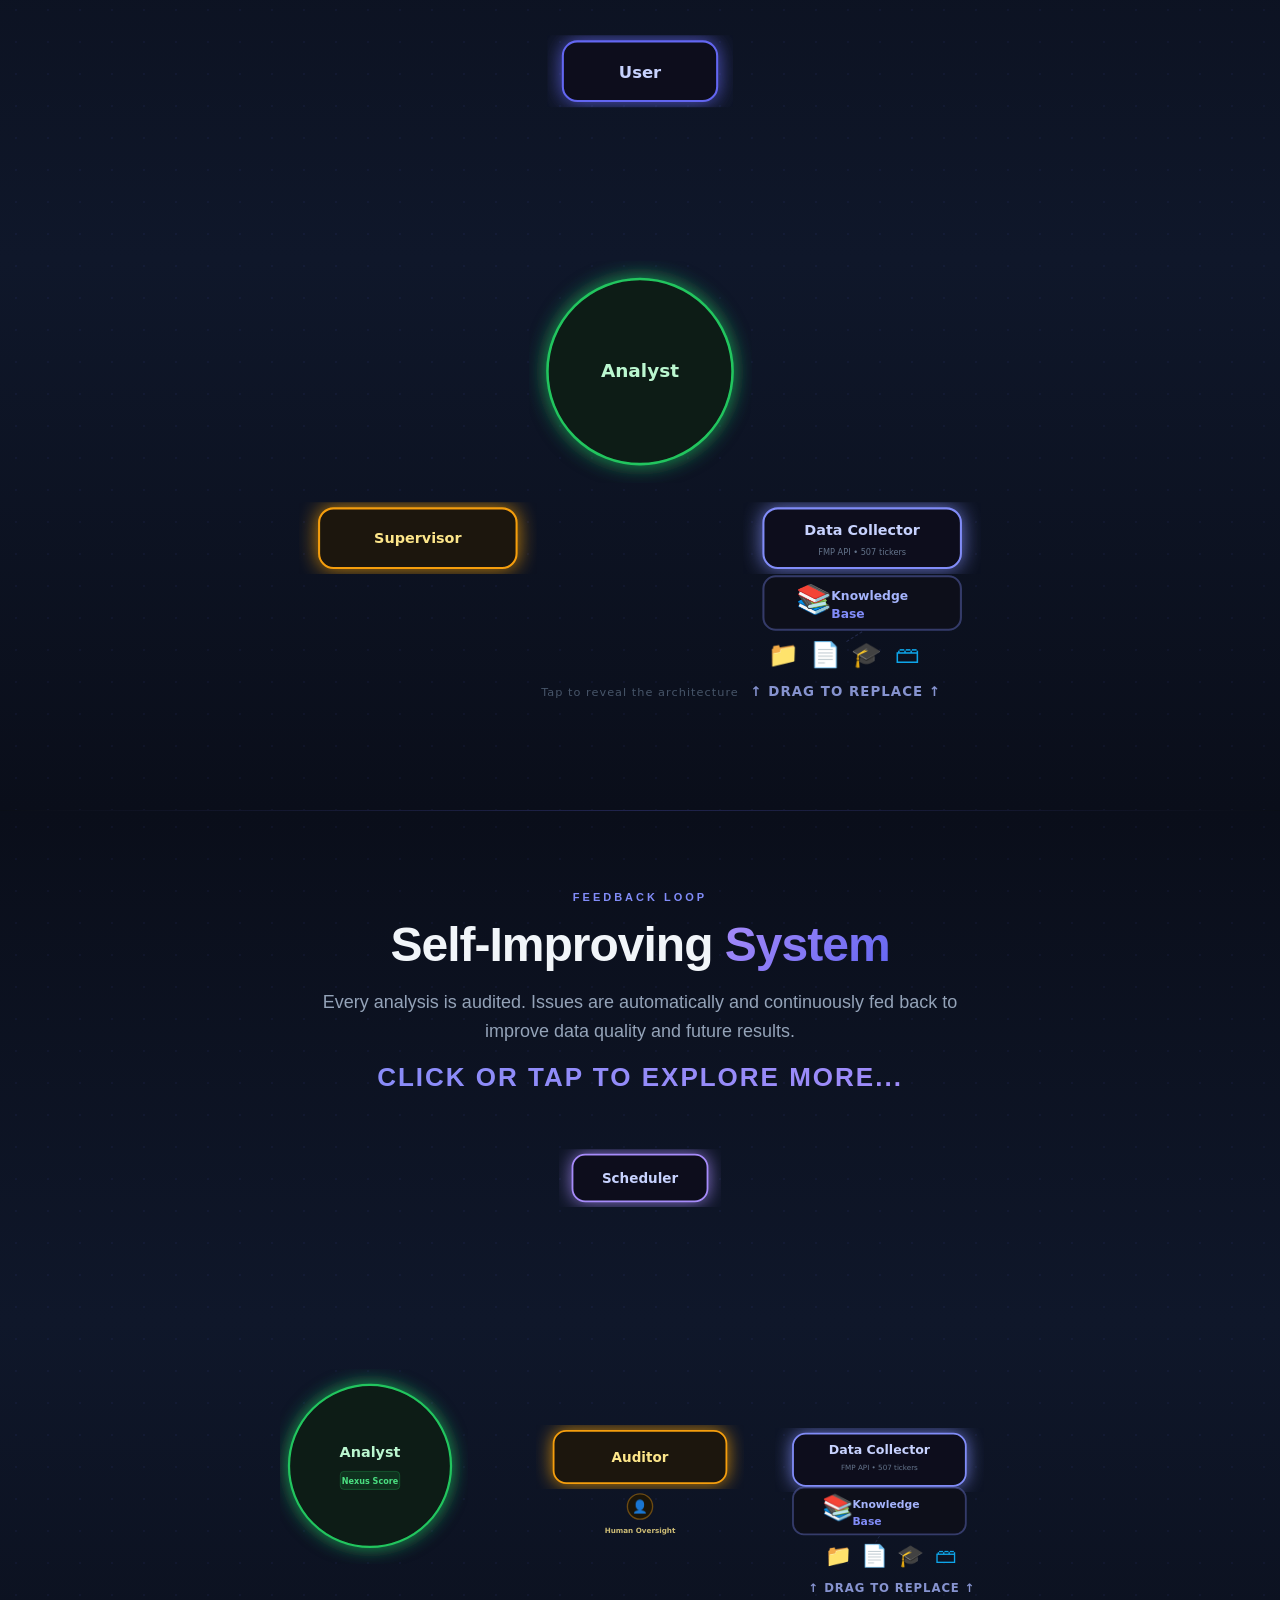
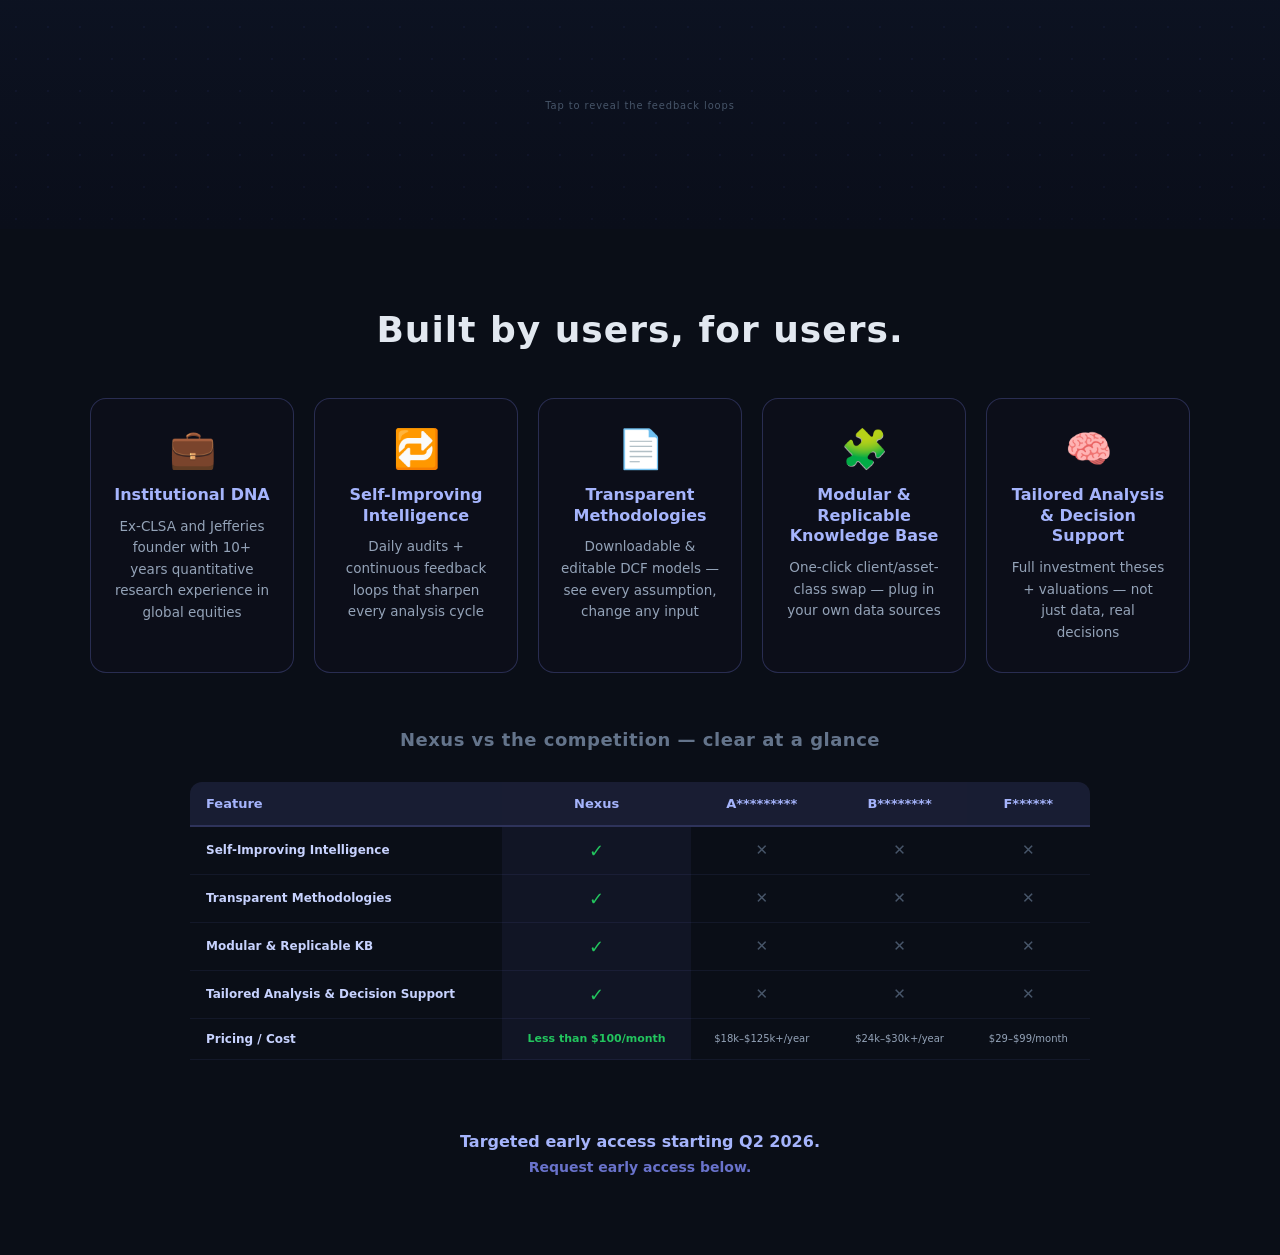
==== commit 6bac6f78: "Add files via upload" ====
--- a/nexus-landing-static/index.html
+++ b/nexus-landing-static/index.html
@@ -760,9 +760,9 @@
 <tr>
 <th>Feature</th>
 <th class="p6-nexus-col">Nexus</th>
-<th>P****</th>
 <th>A*********</th>
-<th>K*****</th>
+<th>B********</th>
+<th>F******</th>
 </tr>
 </thead>
 <tbody>
@@ -788,7 +788,7 @@
 <td><span class="p6-x">&#10005;</span></td>
 </tr>
 <tr>
-<td>Tailored Autonomous Analysis &amp; Decisions</td>
+<td>Tailored Analysis &amp; Decision Support</td>
 <td class="p6-nexus-col"><span class="p6-check" data-testid="check-analysis">&#10003;</span></td>
 <td><span class="p6-x">&#10005;</span></td>
 <td><span class="p6-x">&#10005;</span></td>
@@ -797,9 +797,9 @@
 <tr>
 <td>Pricing / Cost</td>
 <td class="p6-nexus-col" style="color:#22c55e;font-weight:700;font-size:11px">Less than $100/month</td>
-<td style="color:#94a3b8;font-size:10px">Enterprise (high)</td>
 <td style="color:#94a3b8;font-size:10px">$18k–$125k+/year</td>
-<td style="color:#94a3b8;font-size:10px">Enterprise (high)</td>
+<td style="color:#94a3b8;font-size:10px">$24k–$30k+/year</td>
+<td style="color:#94a3b8;font-size:10px">$29–$99/month</td>
 </tr>
 </tbody>
 </table>
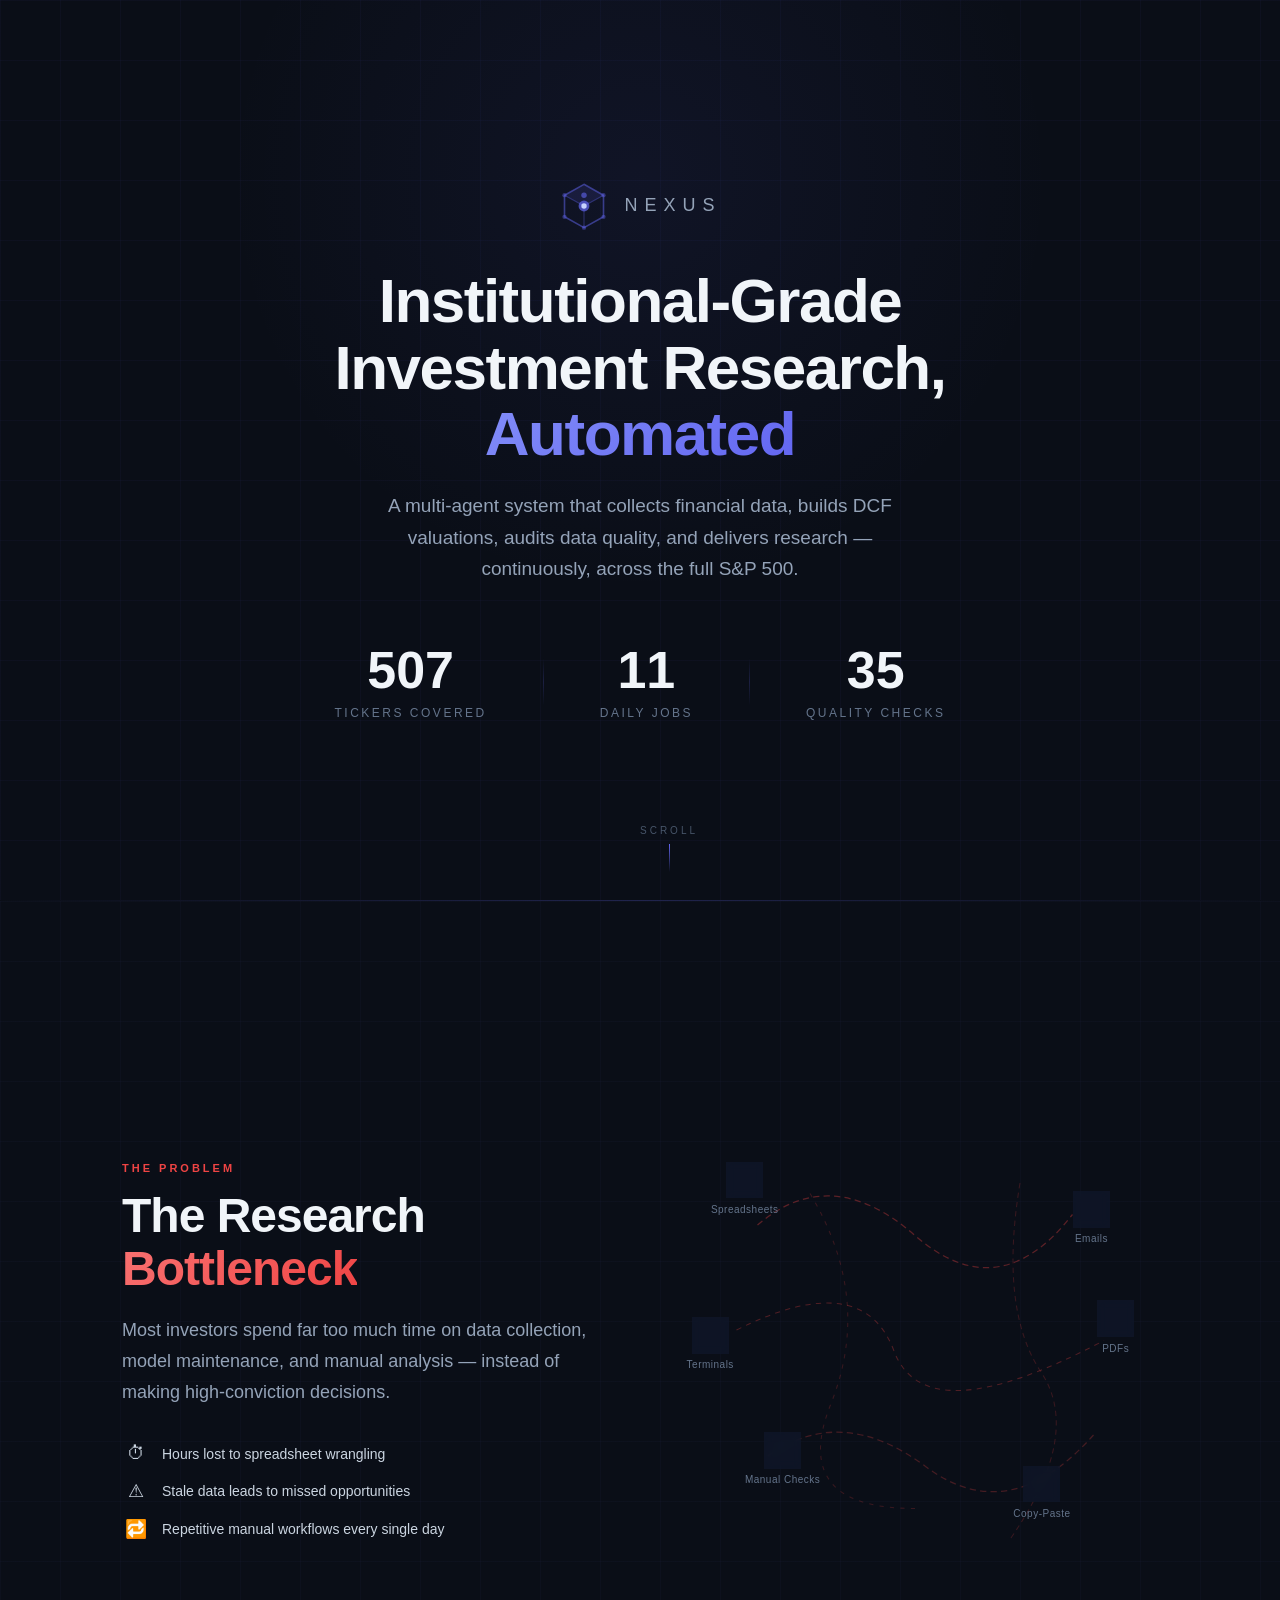
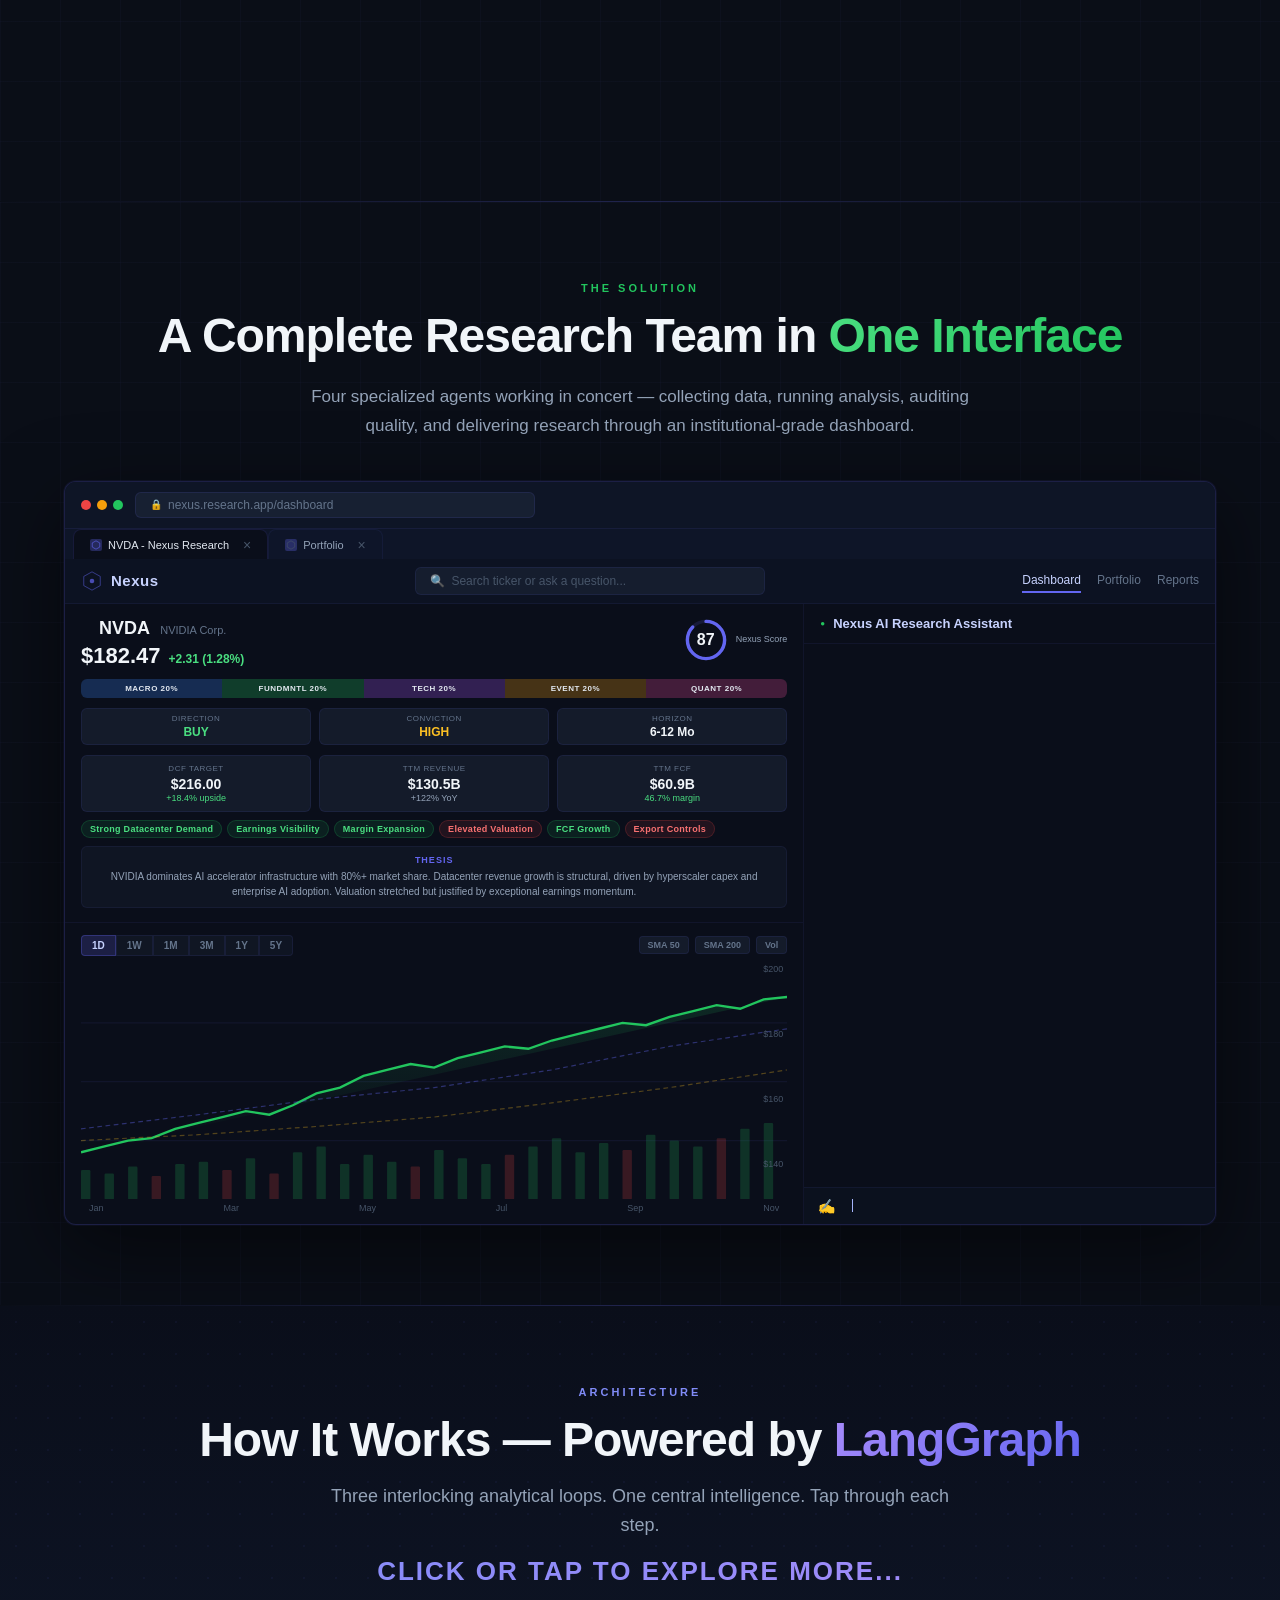
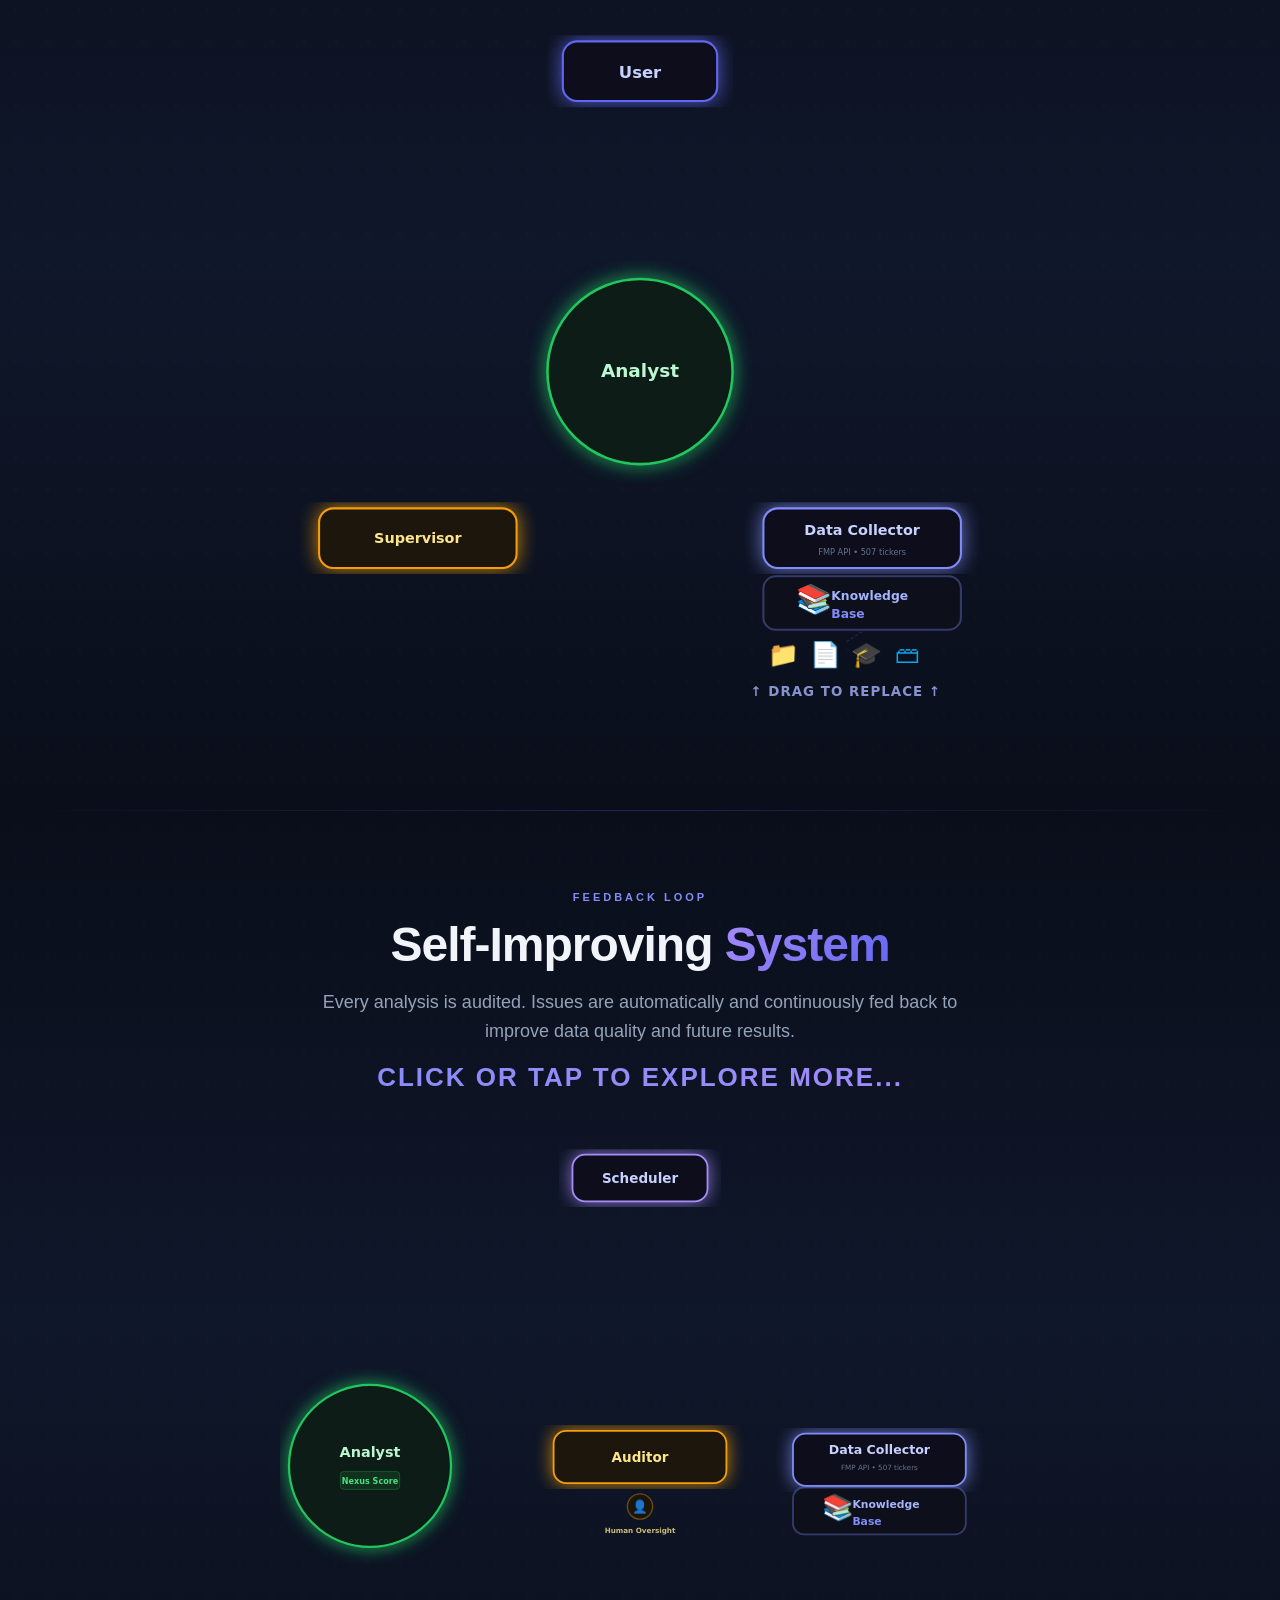
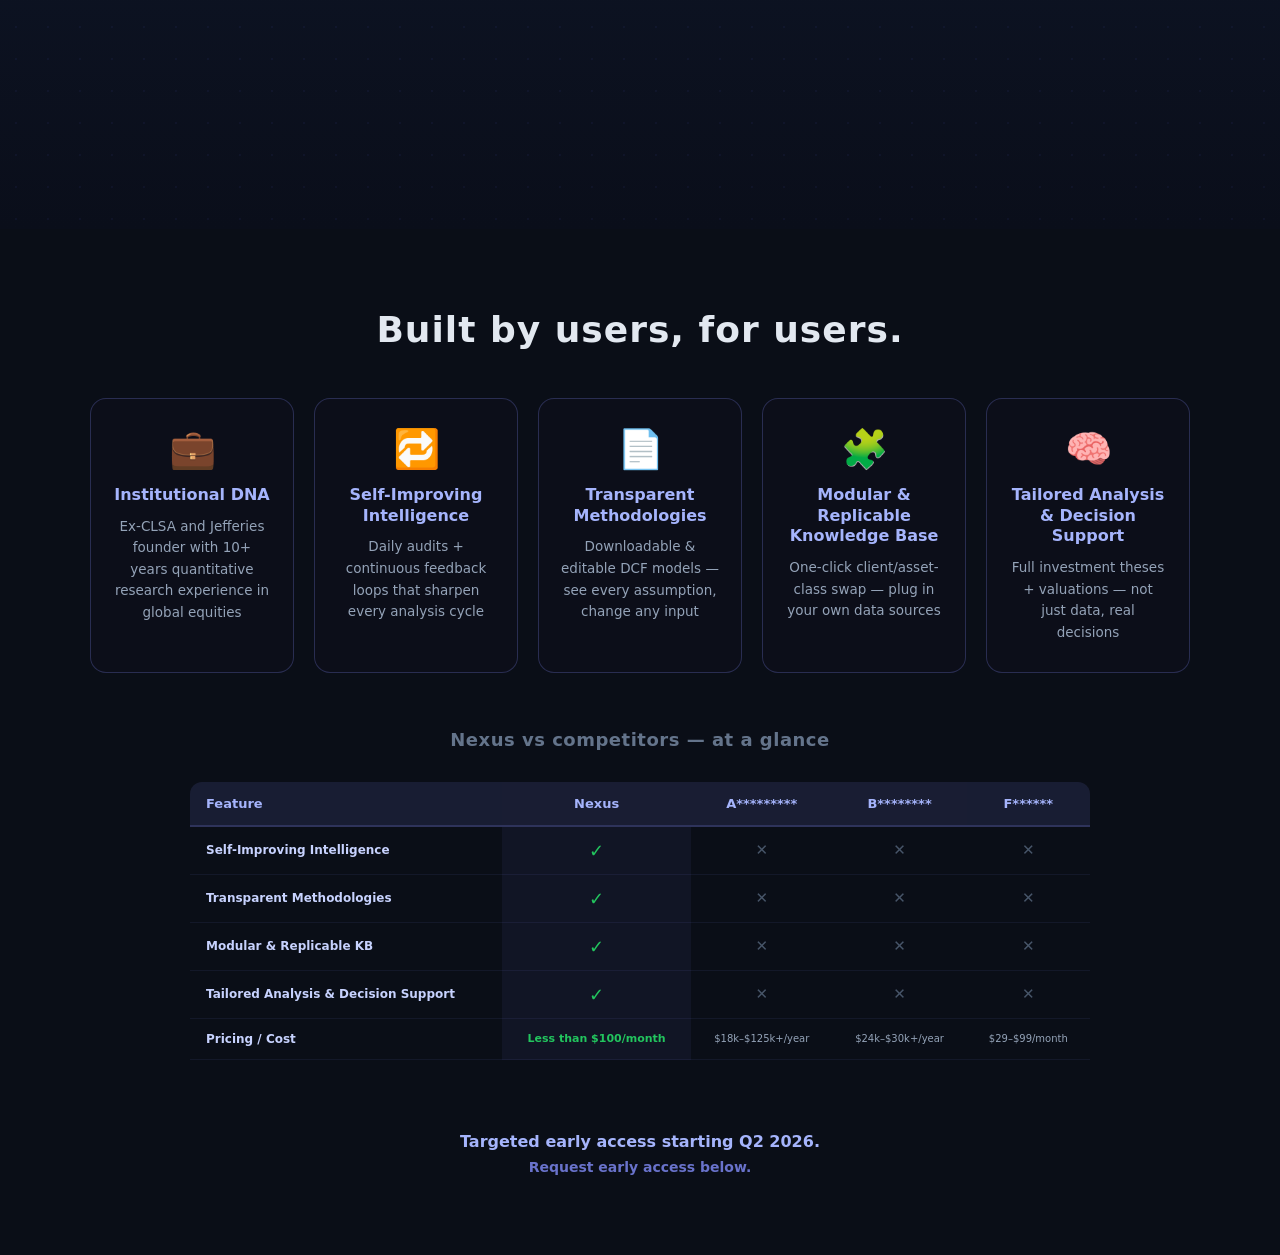
==== commit 5eb32f83: "Add files via upload" ====
--- a/nexus-landing-static/index.html
+++ b/nexus-landing-static/index.html
@@ -752,7 +752,7 @@
 
 </div>
 
-<div class="p6-subtitle">Nexus vs the competition — clear at a glance</div>
+<div class="p6-subtitle">Nexus vs competitors — at a glance</div>
 
 <div class="p6-table-wrap">
 <table class="p6-table" id="p6Table">
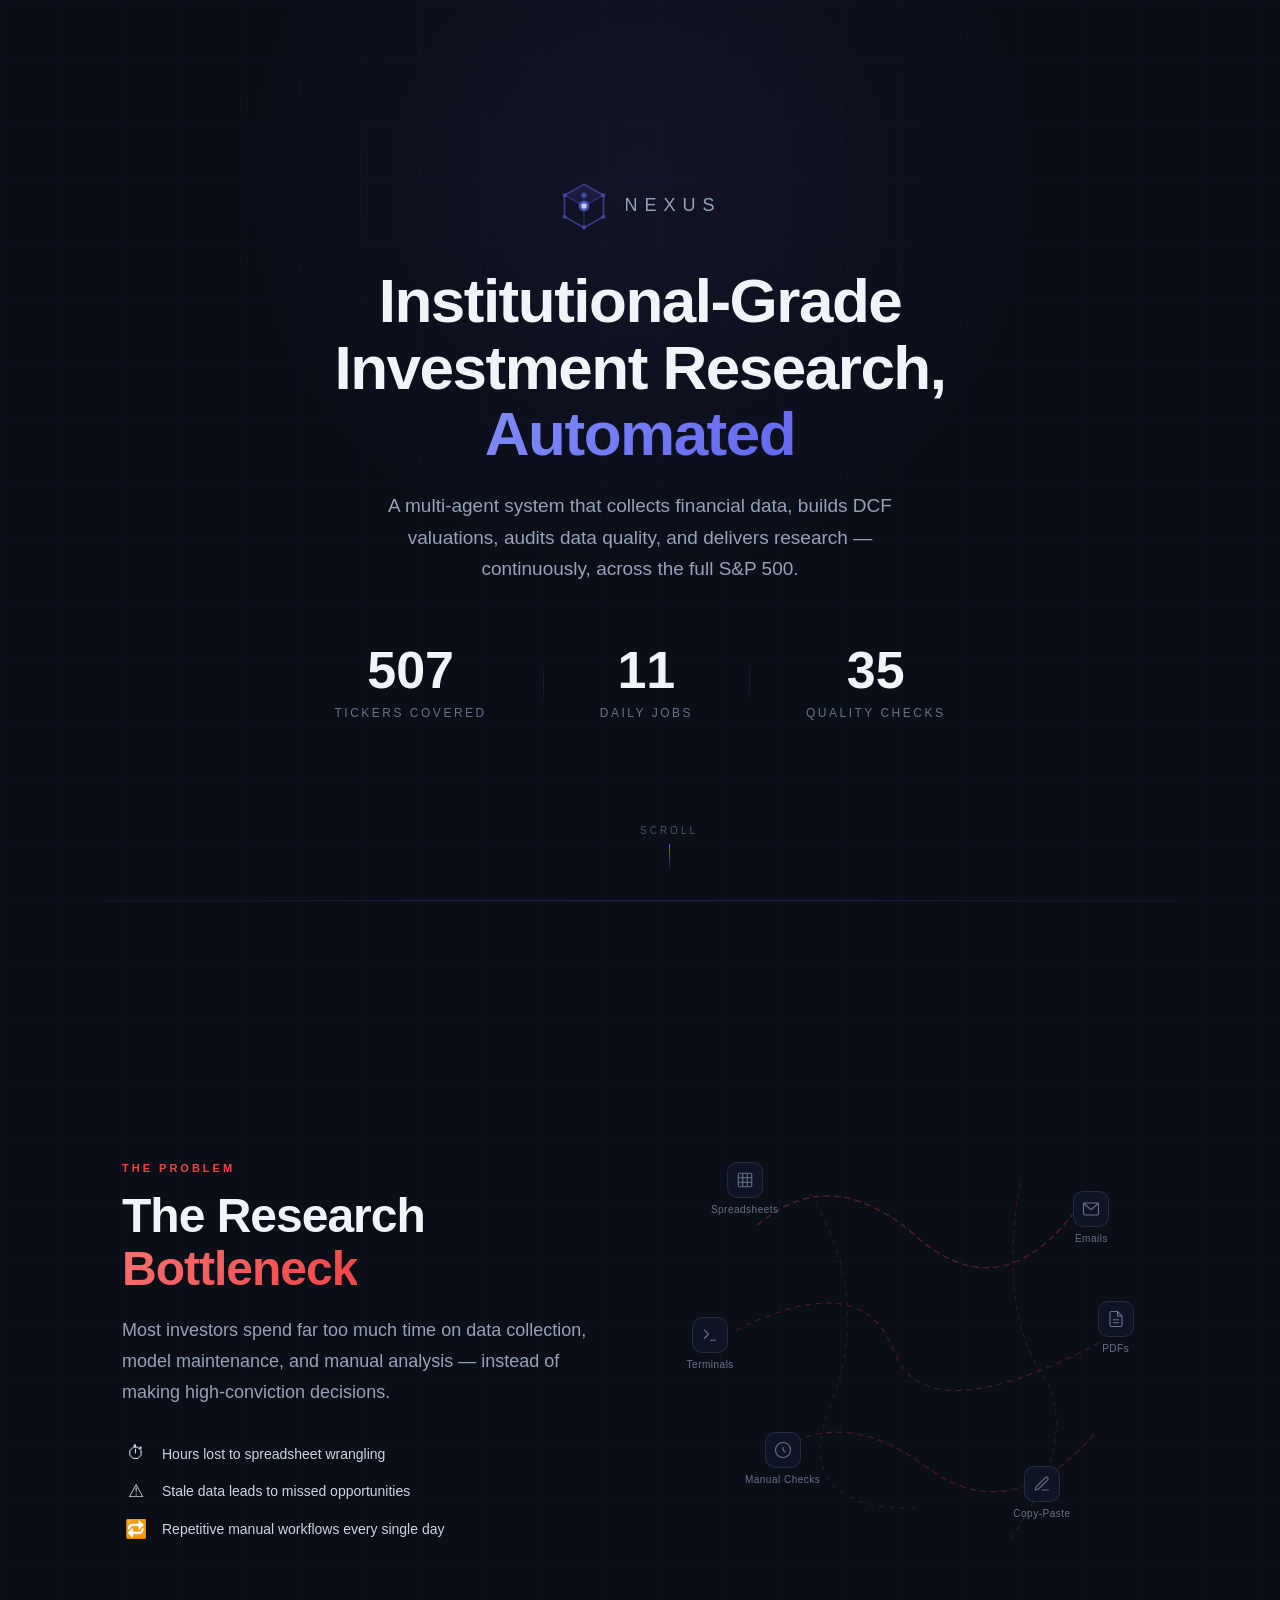
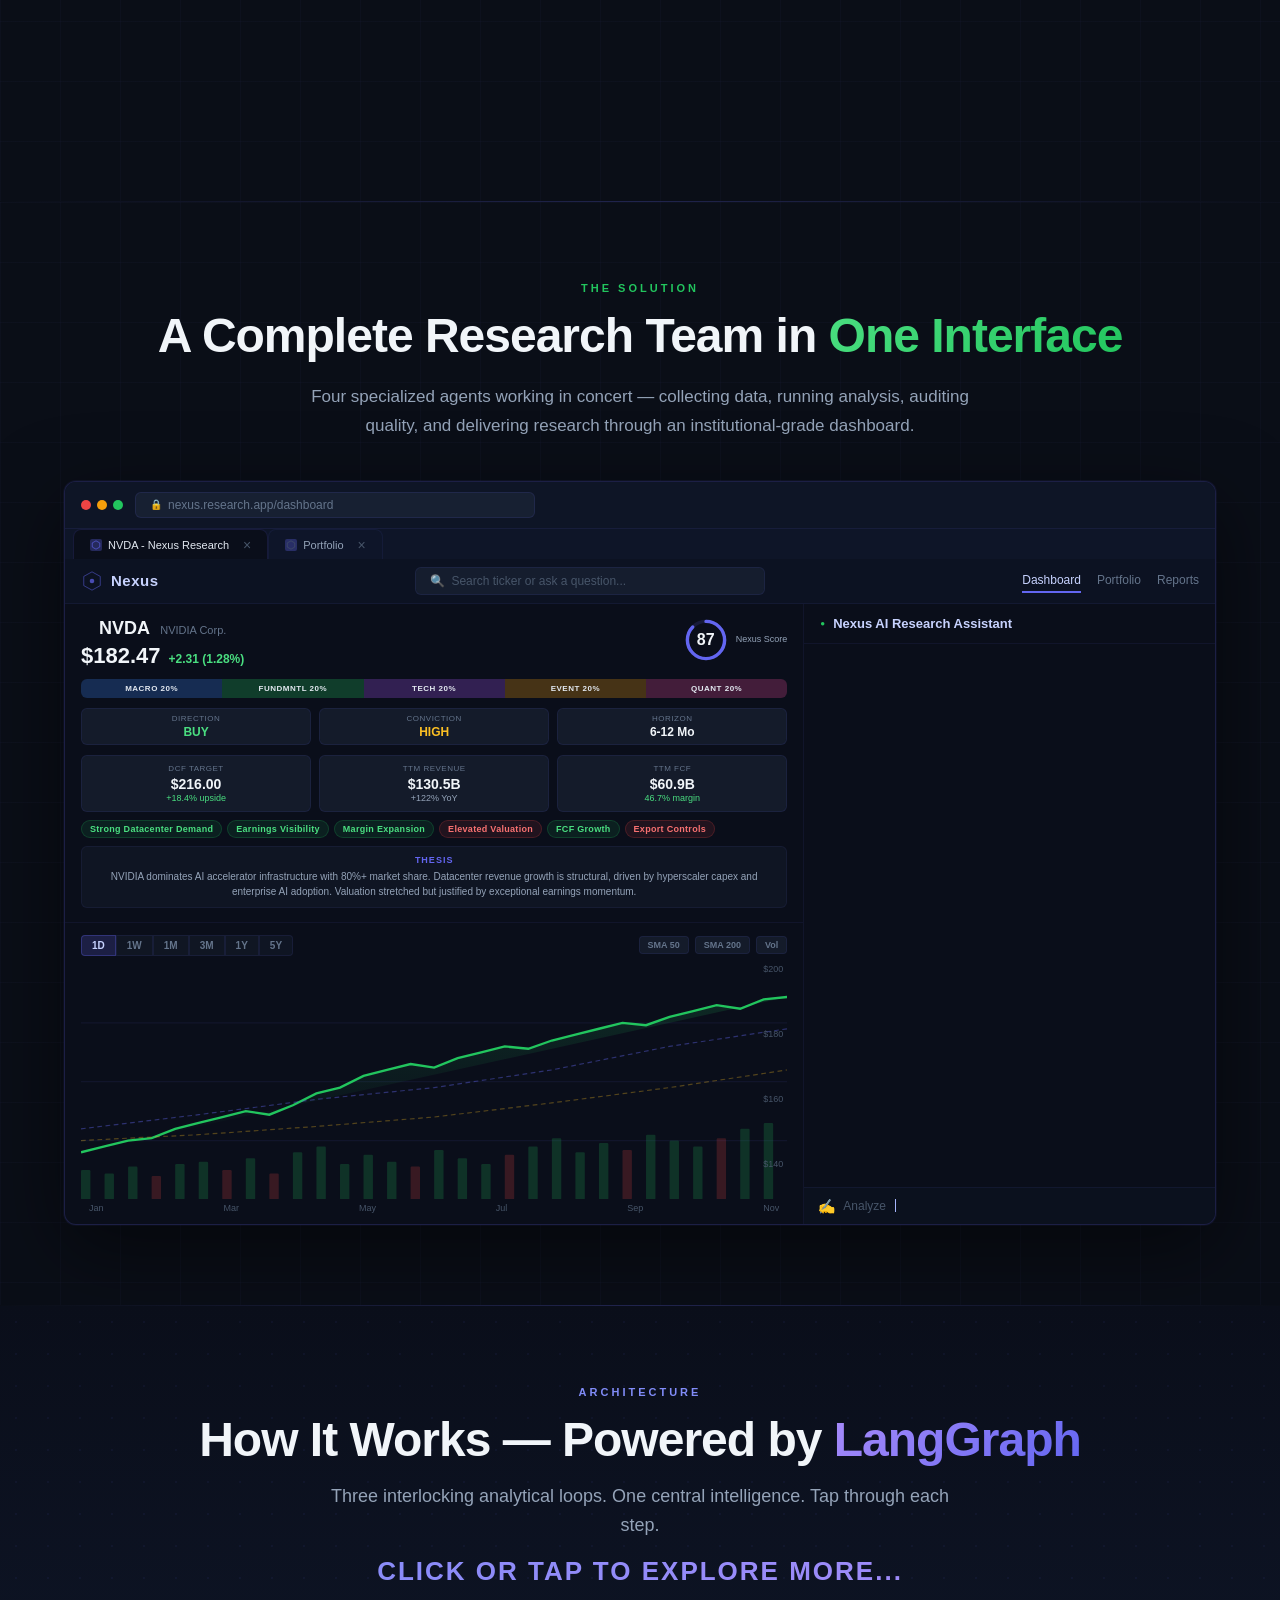
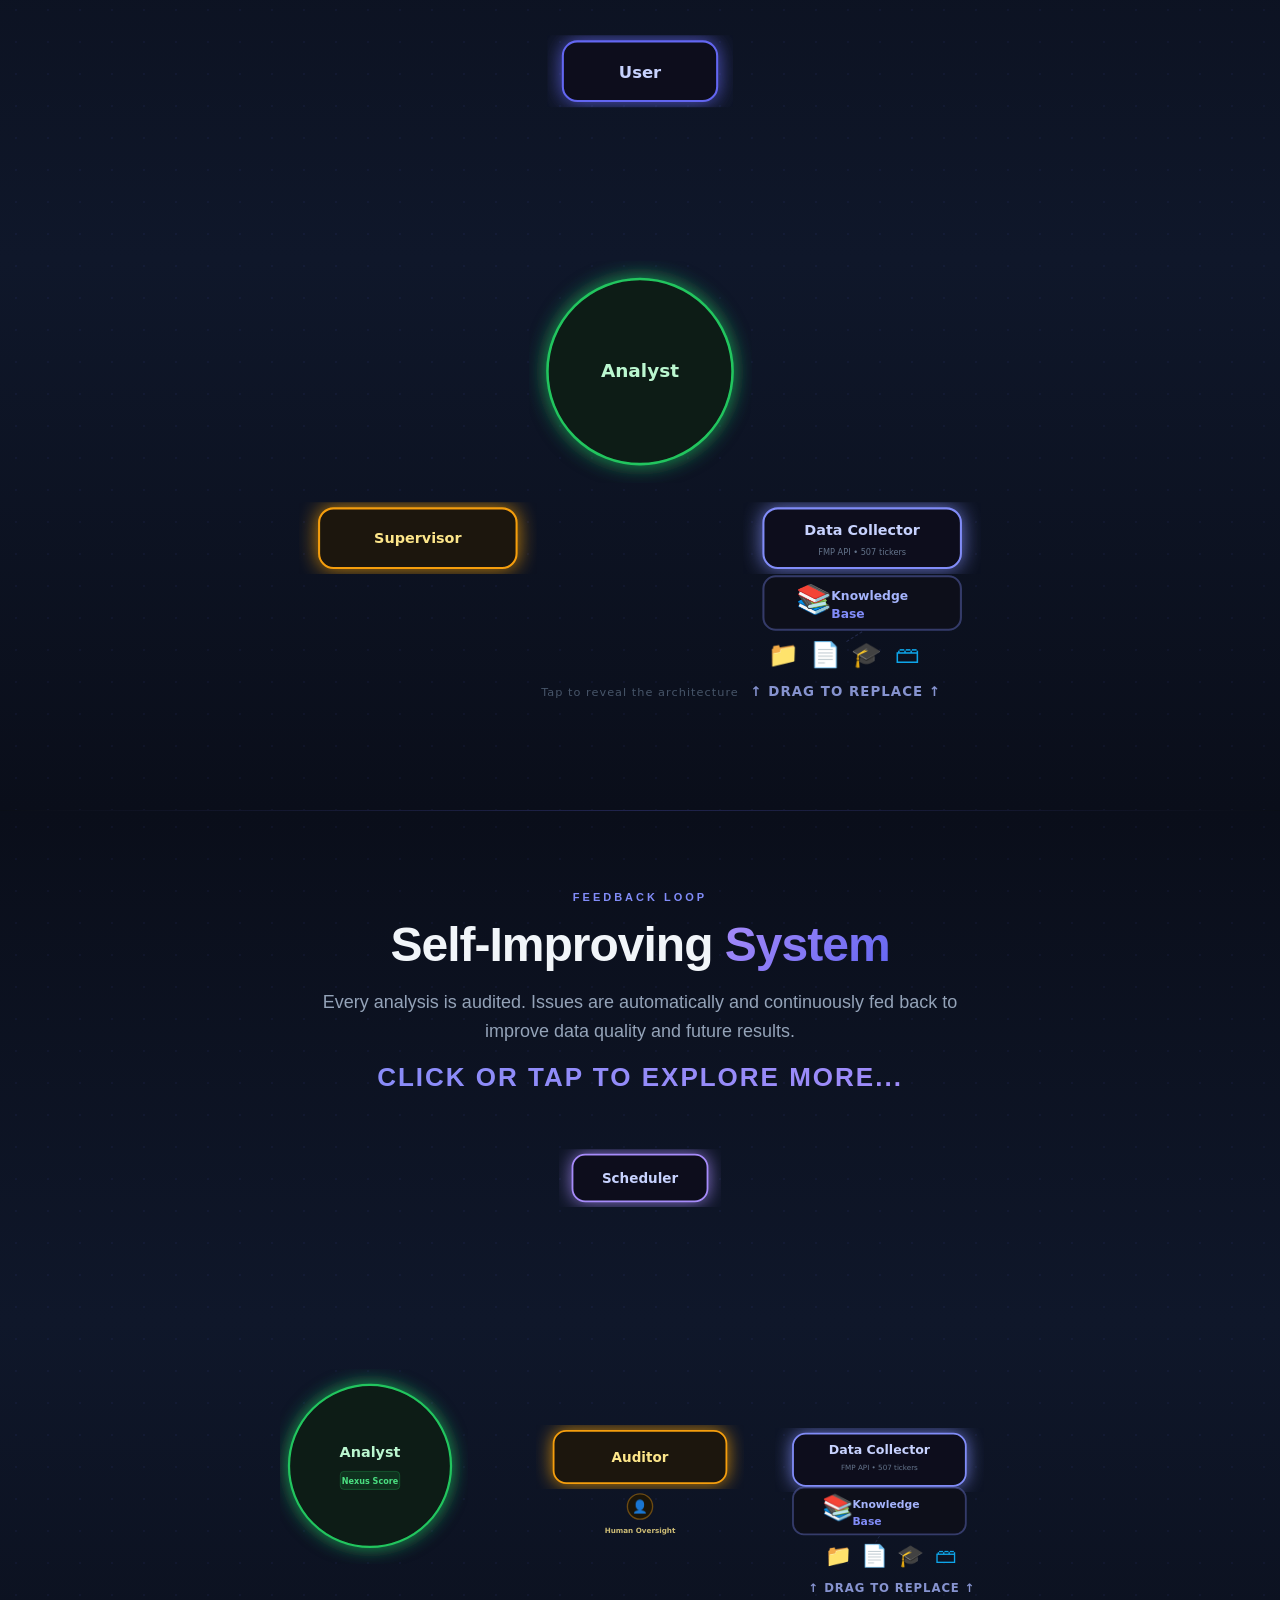
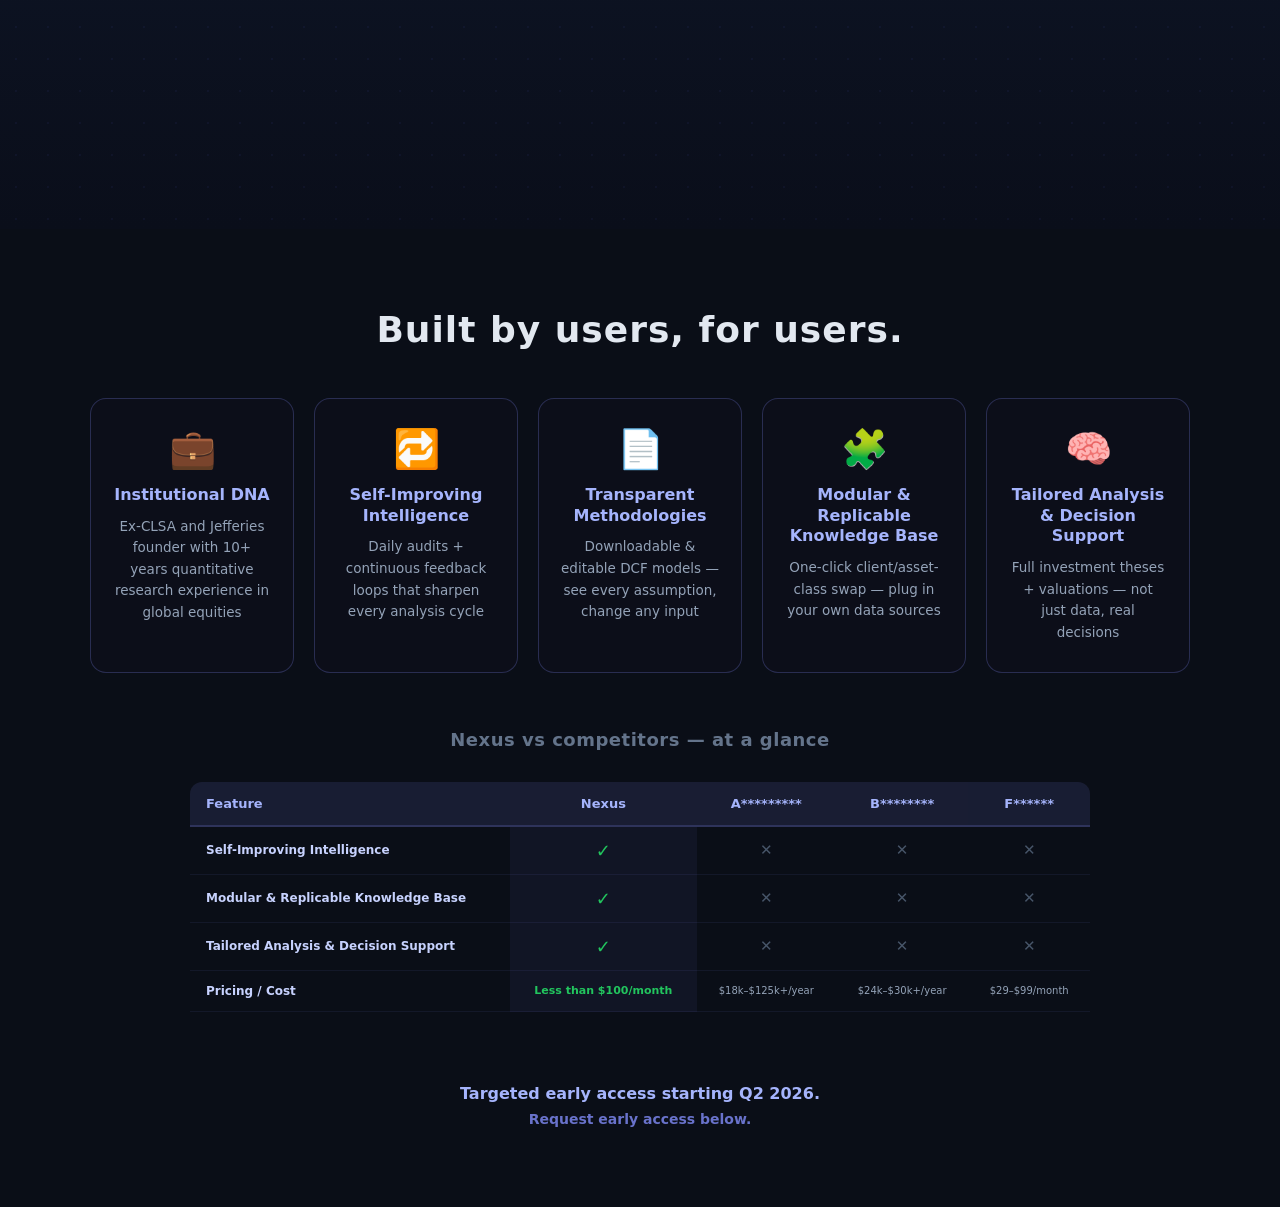
==== commit db05144f: "Add files via upload" ====
--- a/nexus-landing-static/index.html
+++ b/nexus-landing-static/index.html
@@ -774,14 +774,7 @@
 <td><span class="p6-x">&#10005;</span></td>
 </tr>
 <tr>
-<td>Transparent Methodologies</td>
-<td class="p6-nexus-col"><span class="p6-check" data-testid="check-transparent">&#10003;</span></td>
-<td><span class="p6-x">&#10005;</span></td>
-<td><span class="p6-x">&#10005;</span></td>
-<td><span class="p6-x">&#10005;</span></td>
-</tr>
-<tr>
-<td>Modular &amp; Replicable KB</td>
+<td>Modular &amp; Replicable Knowledge Base</td>
 <td class="p6-nexus-col"><span class="p6-check" data-testid="check-modular">&#10003;</span></td>
 <td><span class="p6-x">&#10005;</span></td>
 <td><span class="p6-x">&#10005;</span></td>
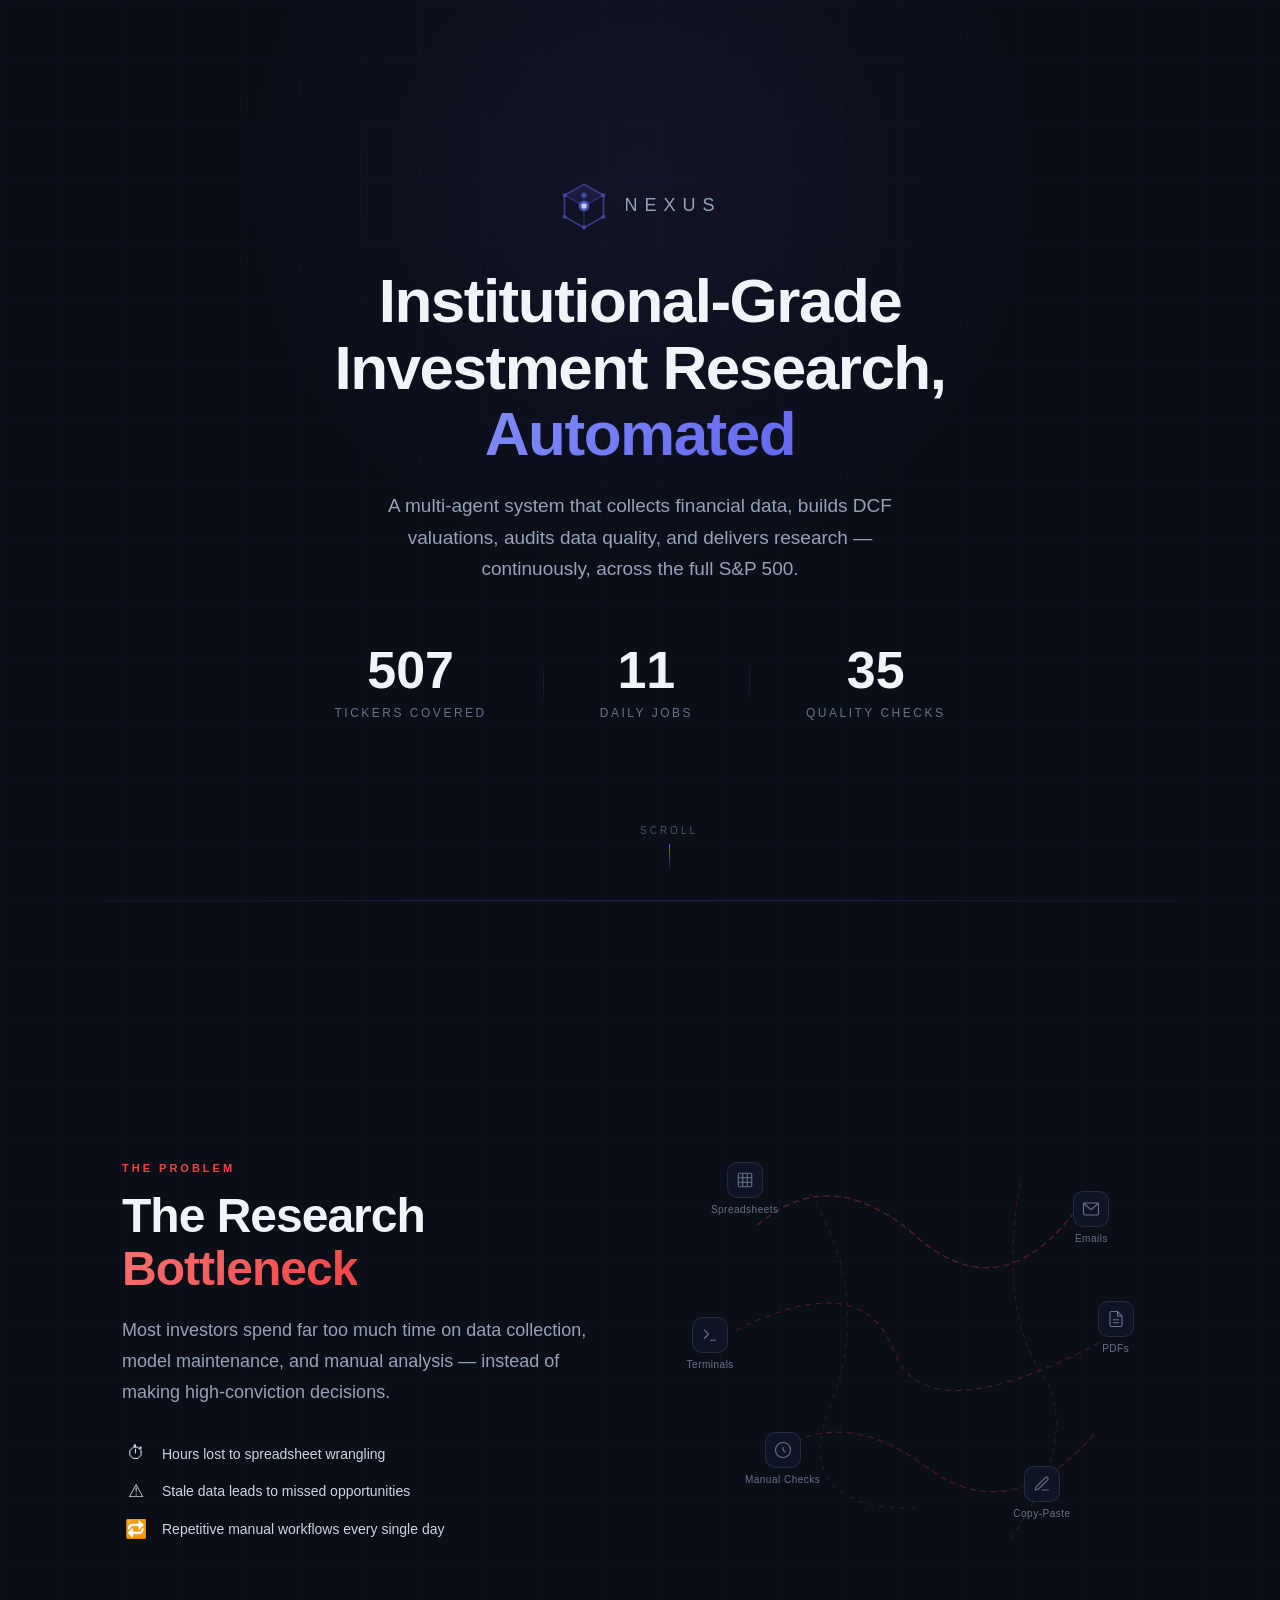
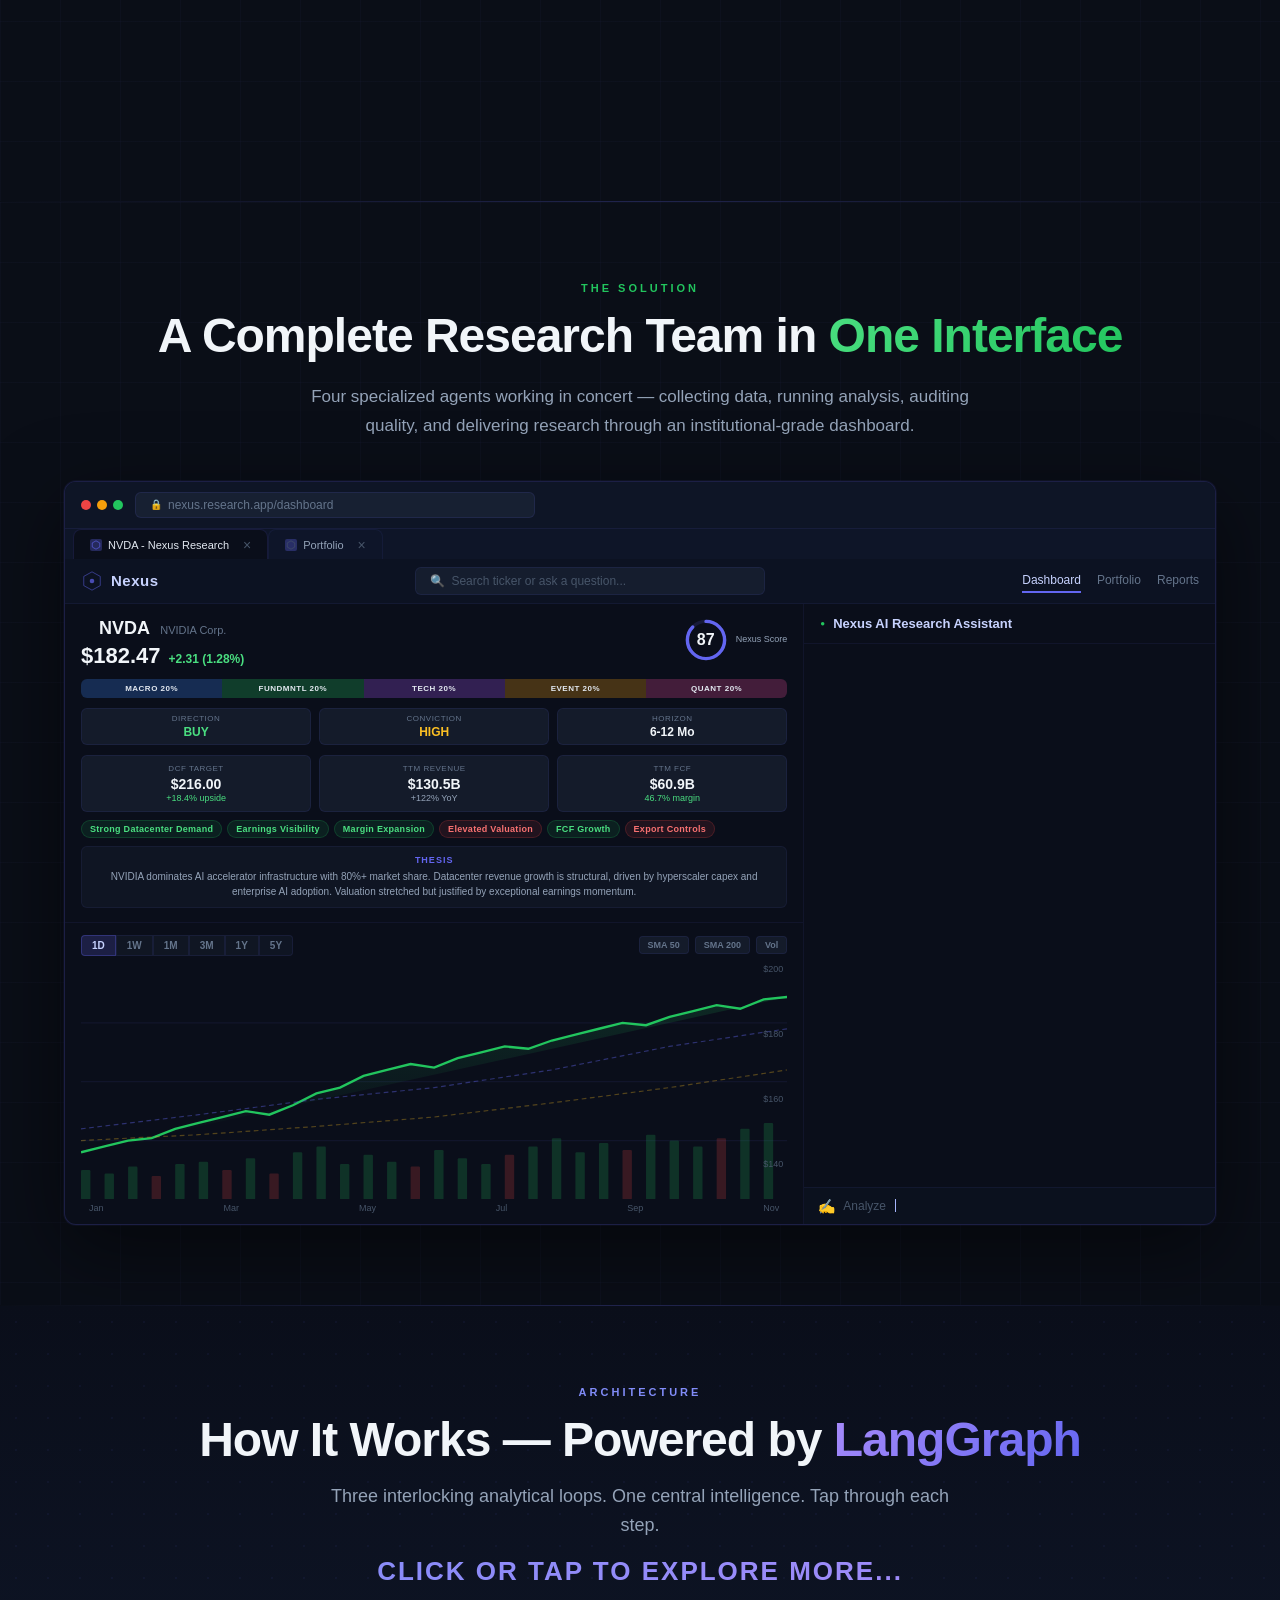
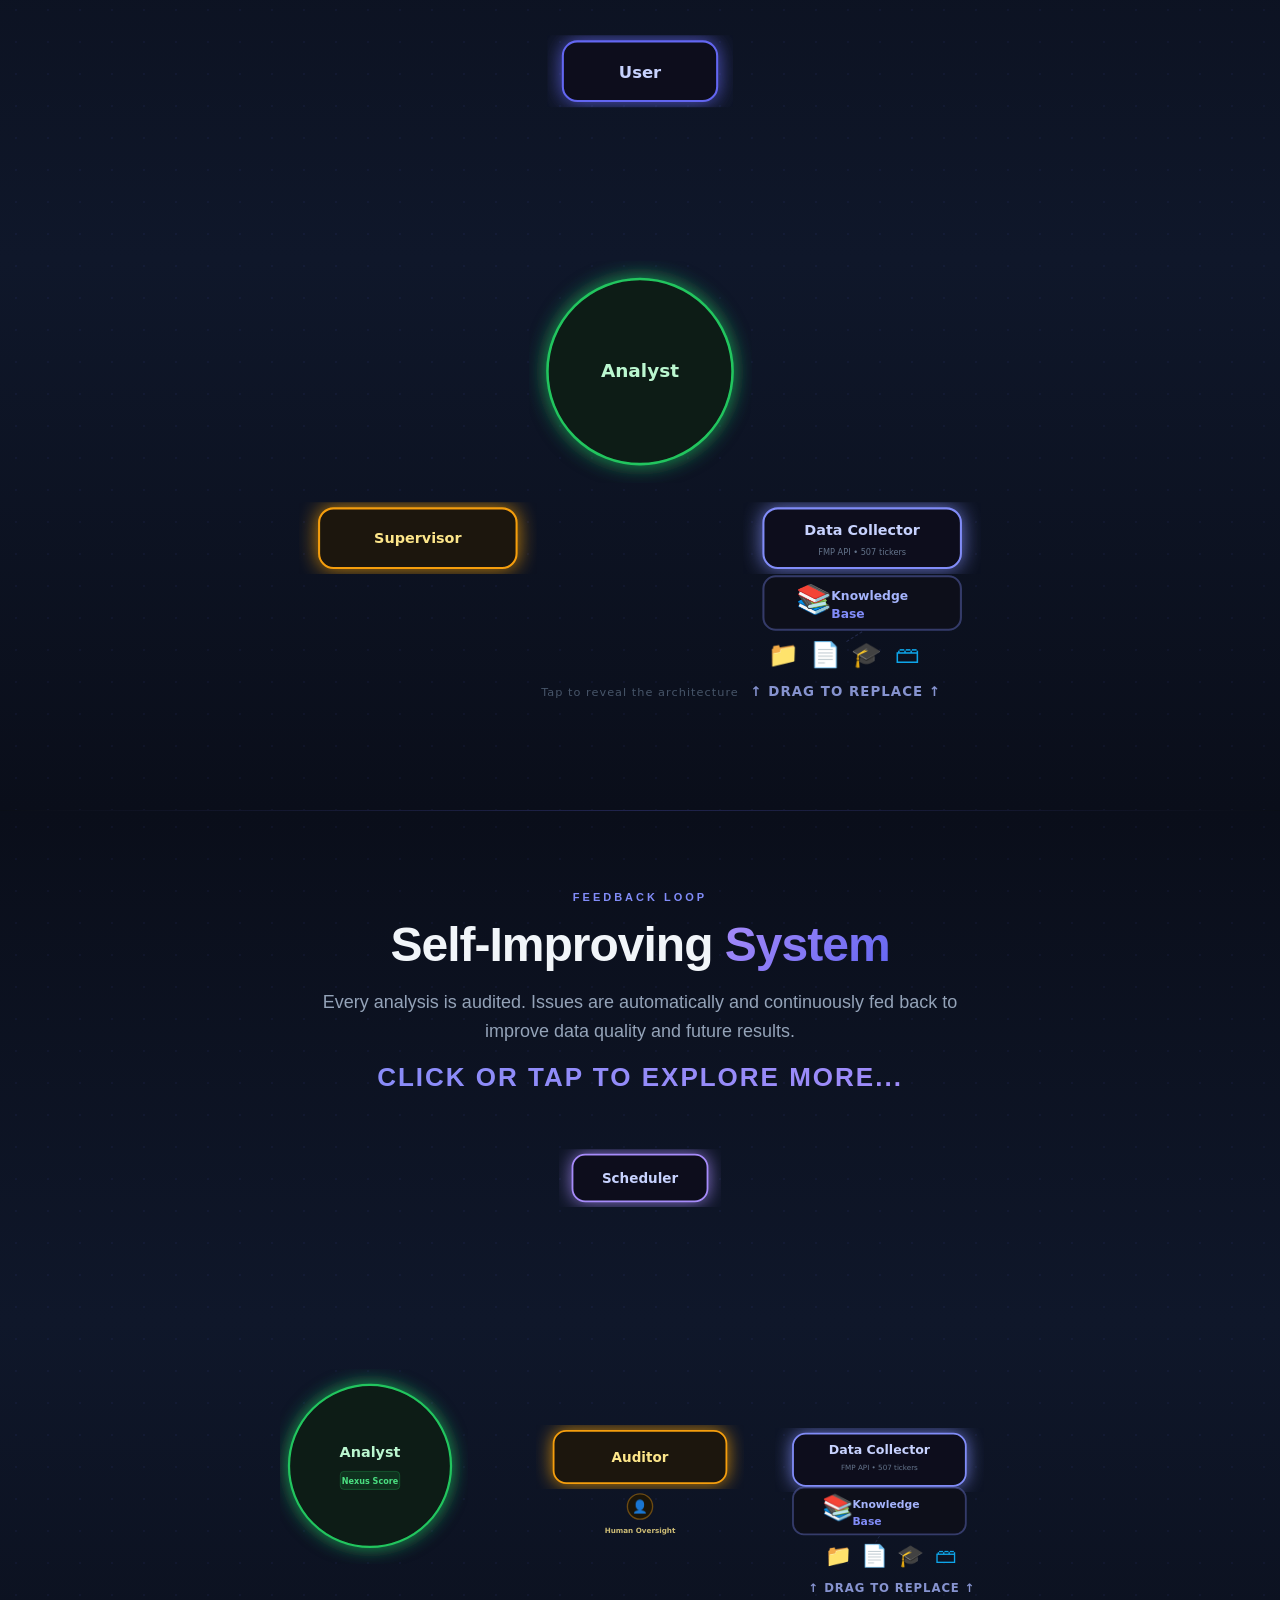
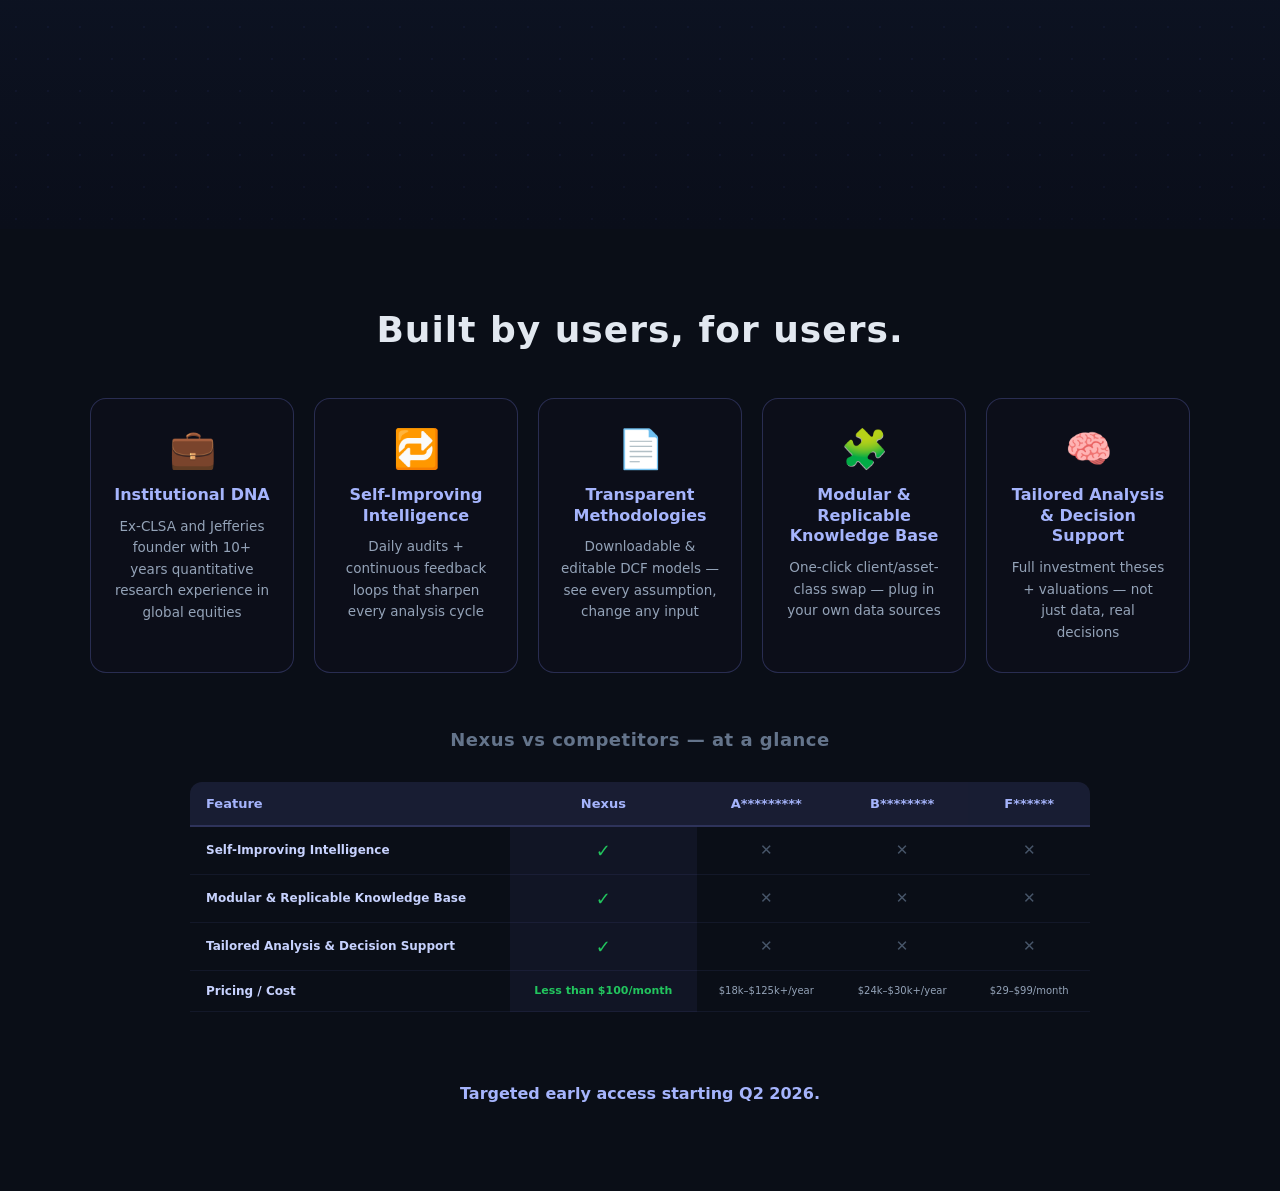
==== commit cc7607f1: "Add files via upload" ====
--- a/nexus-landing-static/index.html
+++ b/nexus-landing-static/index.html
@@ -800,7 +800,6 @@
 
 <div class="p6-cta">
 <div class="p6-cta-line1">Targeted early access starting Q2 2026.</div>
-<div class="p6-cta-line2">Request early access below.</div>
 </div>
 
 </section>
